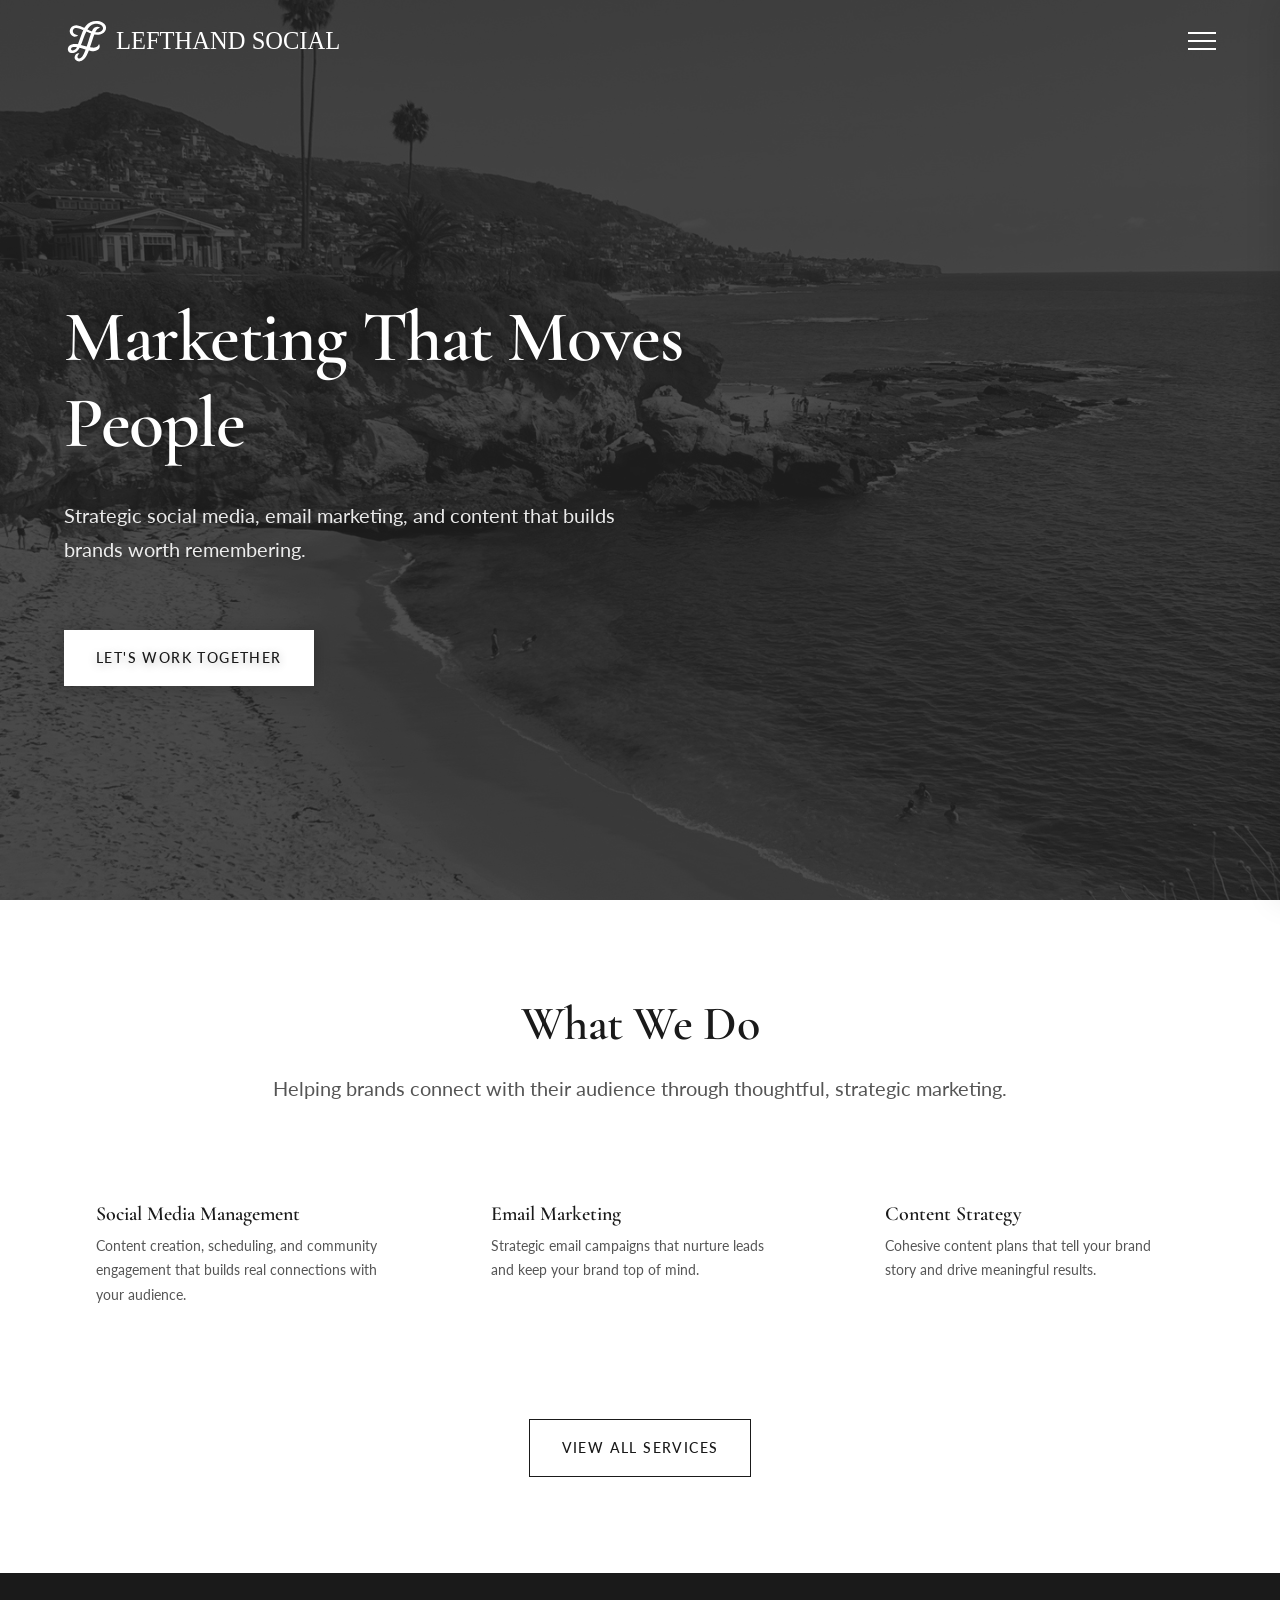
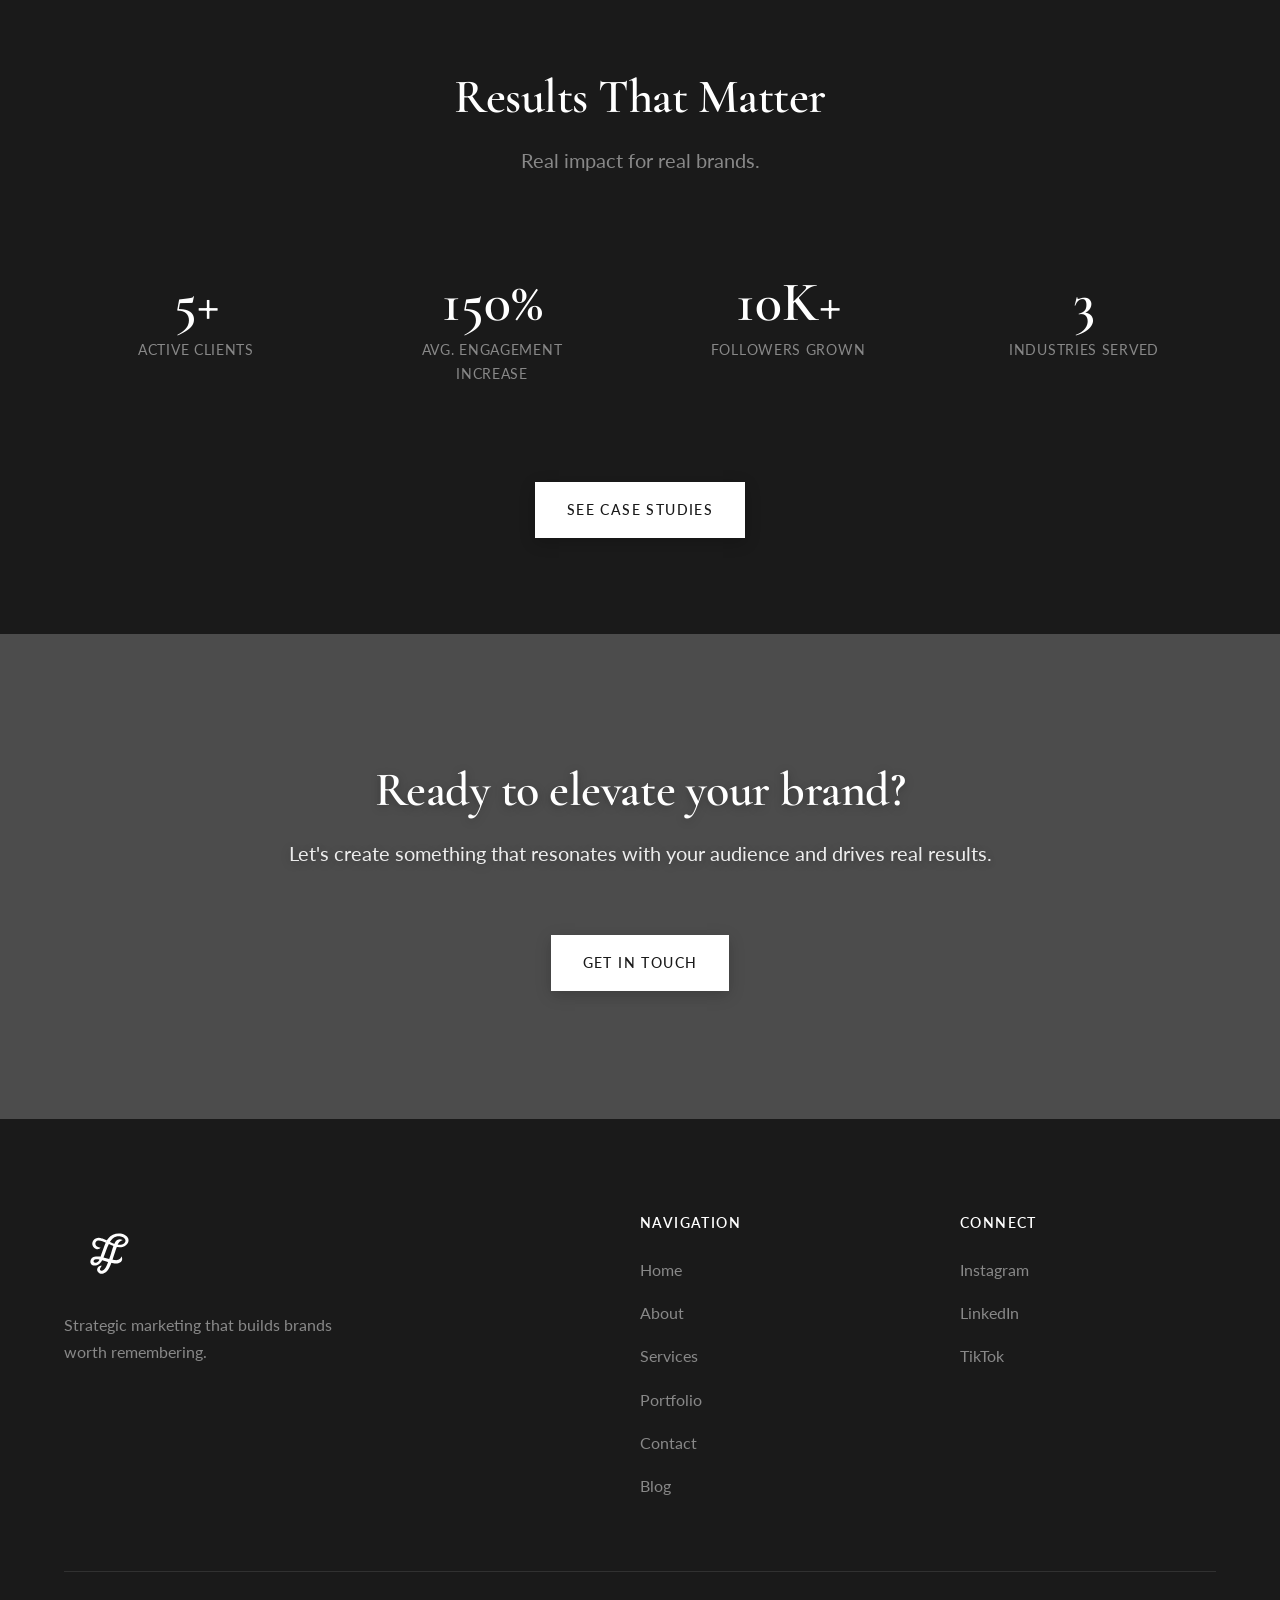
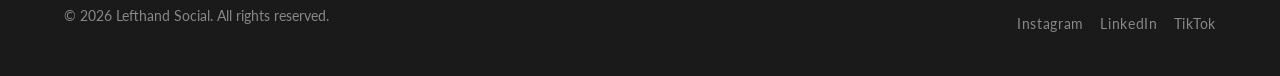
==== index.html @ 49e77d02 "Update portfolio with new clients, switch to team voice, and add hero images - Add Real Estate Devel" ====
<!DOCTYPE html>
<html lang="en">
<head>
  <meta charset="UTF-8">
  <meta name="viewport" content="width=device-width, initial-scale=1.0">
  <meta name="description" content="Lefthand Social - Strategic social media, email marketing, and content that builds brands worth remembering.">
  <title>Lefthand Social | Marketing That Moves People</title>

  <!-- Favicon -->
  <link rel="icon" type="image/png" sizes="32x32" href="images/favicon.png">
  <link rel="icon" type="image/svg+xml" href="images/favicon.svg">
  <link rel="apple-touch-icon" href="images/favicon.png">

  <!-- Fonts -->
  <link rel="preconnect" href="https://fonts.googleapis.com">
  <link rel="preconnect" href="https://fonts.gstatic.com" crossorigin>
  <link href="https://fonts.googleapis.com/css2?family=Cormorant+Garamond:wght@400;500;600;700&family=Lato:wght@300;400;700&display=swap" rel="stylesheet">

  <!-- Font Awesome -->
  <link rel="stylesheet" href="https://cdnjs.cloudflare.com/ajax/libs/font-awesome/6.5.1/css/all.min.css">

  <!-- Styles -->
  <link rel="stylesheet" href="css/styles.css">
</head>
<body>
  <!-- Navigation -->
  <nav class="nav">
    <div class="container nav-container">
      <a href="index.html" class="nav-logo"><img src="images/Lefthand Horiztonal Logo.svg" alt="Lefthand Social"></a>
      <div class="nav-toggle">
        <span></span>
        <span></span>
        <span></span>
      </div>
      <ul class="nav-links">
        <li><a href="index.html" class="nav-link active">Home</a></li>
        <li><a href="about.html" class="nav-link">About</a></li>
        <li><a href="services.html" class="nav-link">Services</a></li>
        <li><a href="portfolio.html" class="nav-link">Portfolio</a></li>
        <li><a href="contact.html" class="nav-link">Contact</a></li>
        <li><a href="blog.html" class="nav-link">Blog</a></li>
      </ul>
    </div>
  </nav>

  <!-- Hero Section -->
  <section class="hero hero-video">
    <img class="hero-image-bg" src="images/Hero Background.jpg" alt="">
    <div class="hero-overlay"></div>
    <div class="container">
      <div class="hero-content fade-in">
        <h1>Marketing That Moves People</h1>
        <p class="hero-description">Strategic social media, email marketing, and content that builds brands worth remembering.</p>
        <a href="contact.html" class="btn btn-light">Let's Work Together</a>
      </div>
    </div>
  </section>

  <!-- Services Preview -->
  <section class="section">
    <div class="container">
      <div class="text-center mb-lg fade-in">
        <h2>What We Do</h2>
        <p class="text-large">Helping brands connect with their audience through thoughtful, strategic marketing.</p>
      </div>

      <div class="grid grid-3 fade-in">
        <div class="card">
          <h3>Social Media Management</h3>
          <p>Content creation, scheduling, and community engagement that builds real connections with your audience.</p>
        </div>
        <div class="card">
          <h3>Email Marketing</h3>
          <p>Strategic email campaigns that nurture leads and keep your brand top of mind.</p>
        </div>
        <div class="card">
          <h3>Content Strategy</h3>
          <p>Cohesive content plans that tell your brand story and drive meaningful results.</p>
        </div>
      </div>

      <div class="text-center mt-lg fade-in">
        <a href="services.html" class="btn btn-outline">View All Services</a>
      </div>
    </div>
  </section>

  <!-- Results Section -->
  <section class="section section-dark">
    <div class="container">
      <div class="text-center mb-lg fade-in">
        <h2>Results That Matter</h2>
        <p class="text-large">Real impact for real brands.</p>
      </div>

      <div class="stats-grid fade-in">
        <div class="stat-item">
          <div class="stat-number">5+</div>
          <div class="stat-label">Active Clients</div>
        </div>
        <div class="stat-item">
          <div class="stat-number">150%</div>
          <div class="stat-label">Avg. Engagement Increase</div>
        </div>
        <div class="stat-item">
          <div class="stat-number">10K+</div>
          <div class="stat-label">Followers Grown</div>
        </div>
        <div class="stat-item">
          <div class="stat-number">3</div>
          <div class="stat-label">Industries Served</div>
        </div>
      </div>

      <div class="text-center mt-lg fade-in">
        <a href="portfolio.html" class="btn btn-light">See Case Studies</a>
      </div>
    </div>
  </section>

  <!-- CTA Section -->
  <section class="section-large cta-video">
    <div class="cta-overlay"></div>
    <div class="container text-center fade-in">
      <h2>Ready to elevate your brand?</h2>
      <p class="text-large mb-lg">Let's create something that resonates with your audience and drives real results.</p>
      <a href="contact.html" class="btn btn-light">Get in Touch</a>
    </div>
  </section>

  <!-- Footer -->
  <footer class="footer">
    <div class="container">
      <div class="footer-grid">
        <div>
          <div class="footer-logo"><img src="images/logo-white.svg" alt="Lefthand Social"></div>
          <p class="footer-description">Strategic marketing that builds brands worth remembering.</p>
        </div>
        <div>
          <h4>Navigation</h4>
          <ul class="footer-links">
            <li><a href="index.html">Home</a></li>
            <li><a href="about.html">About</a></li>
            <li><a href="services.html">Services</a></li>
            <li><a href="portfolio.html">Portfolio</a></li>
            <li><a href="contact.html">Contact</a></li>
            <li><a href="blog.html">Blog</a></li>
          </ul>
        </div>
        <div>
          <h4>Connect</h4>
          <ul class="footer-links">
            <li><a href="https://instagram.com/lefthandsocial" target="_blank">Instagram</a></li>
            <li><a href="https://linkedin.com" target="_blank">LinkedIn</a></li>
            <li><a href="https://tiktok.com" target="_blank">TikTok</a></li>
          </ul>
        </div>
      </div>
      <div class="footer-bottom">
        <p class="footer-copyright">&copy; 2026 Lefthand Social. All rights reserved.</p>
        <div class="footer-social">
          <a href="https://instagram.com/lefthandsocial" target="_blank">Instagram</a>
          <a href="https://linkedin.com" target="_blank">LinkedIn</a>
          <a href="https://tiktok.com" target="_blank">TikTok</a>
        </div>
      </div>
    </div>
  </footer>

  <!-- Case Study Modal -->
  <div class="case-modal" id="case-modal">
    <div class="case-modal-content">
      <button class="case-modal-close">&times;</button>
      <div class="case-modal-header">
        <img class="case-modal-image" id="case-modal-image" src="" alt="">
        <div class="case-modal-title">
          <span class="case-modal-label">Case Study</span>
          <h2 id="case-modal-name"></h2>
          <p id="case-modal-industry"></p>
        </div>
      </div>
      <div class="case-modal-body">
        <div class="case-modal-story">
          <h3>The Challenge</h3>
          <p id="case-modal-challenge"></p>
          <h3>The Approach</h3>
          <p id="case-modal-approach"></p>
          <h3>The Impact</h3>
          <p id="case-modal-impact"></p>
        </div>
        <div class="case-modal-metrics">
          <h3>Month One Results</h3>
          <div class="case-metrics-grid" id="case-modal-metrics"></div>
        </div>
        <div class="case-modal-services">
          <h3>Services Provided</h3>
          <div class="case-services-list" id="case-modal-services"></div>
        </div>
      </div>
    </div>
  </div>

  <script src="js/main.js"></script>
  <script src="js/case-studies.js"></script>
</body>
</html>
---- css/styles.css ----
/* =================================
   LEFTHAND SOCIAL - STYLES
   ================================= */

/* --- CSS Variables --- */
:root {
  /* Colors - Clean black & white with accent */
  --color-dark: #1a1a1a;
  --color-dark-light: #2d2d2d;
  --color-cream: #ffffff;
  --color-cream-dark: #f5f5f5;
  --color-white: #ffffff;
  --color-gray: #555555;
  --color-gray-light: #888888;
  --color-accent: #89a250;
  --color-accent-secondary: #9d1b59;

  /* Typography */
  --font-heading: 'Cormorant Garamond', Georgia, serif;
  --font-body: 'Lato', -apple-system, BlinkMacSystemFont, sans-serif;

  /* Spacing */
  --spacing-xs: 0.5rem;
  --spacing-sm: 1rem;
  --spacing-md: 2rem;
  --spacing-lg: 4rem;
  --spacing-xl: 6rem;
  --spacing-xxl: 8rem;

  /* Transitions */
  --transition-fast: 0.2s ease;
  --transition-medium: 0.4s ease;
  --transition-slow: 0.6s ease;

  /* Container */
  --container-max: 1200px;
  --container-padding: 1.5rem;
}

/* --- Reset & Base --- */
*, *::before, *::after {
  box-sizing: border-box;
  margin: 0;
  padding: 0;
}

html {
  scroll-behavior: smooth;
  font-size: 16px;
  overflow-x: hidden;
}

body {
  font-family: var(--font-body);
  font-size: 1rem;
  line-height: 1.7;
  color: var(--color-dark);
  background-color: transparent;
  -webkit-font-smoothing: antialiased;
  -moz-osx-font-smoothing: grayscale;
  overflow-x: hidden;
}

img {
  max-width: 100%;
  height: auto;
  display: block;
}

a {
  color: inherit;
  text-decoration: none;
  transition: var(--transition-fast);
}

ul, ol {
  list-style: none;
}

/* --- Typography --- */
h1, h2, h3, h4, h5, h6 {
  font-family: var(--font-heading);
  font-weight: 400;
  line-height: 1.2;
  margin-bottom: var(--spacing-sm);
}

h1 {
  font-size: clamp(2.5rem, 6vw, 4.5rem);
  font-weight: 600;
  letter-spacing: -0.02em;
}

h2 {
  font-size: clamp(2rem, 4vw, 3rem);
  font-weight: 600;
  letter-spacing: -0.01em;
}

h3 {
  font-size: clamp(1.5rem, 3vw, 2rem);
  font-weight: 600;
}

h4 {
  font-size: 1.25rem;
  font-weight: 600;
}

p {
  margin-bottom: var(--spacing-sm);
  color: var(--color-gray);
}

.text-large {
  font-size: 1.25rem;
  line-height: 1.8;
}

.text-small {
  font-size: 0.875rem;
}

.text-center {
  text-align: center;
}

/* --- Layout --- */
.container {
  width: 100%;
  max-width: var(--container-max);
  margin: 0 auto;
  padding: 0 var(--container-padding);
}

.section {
  padding: var(--spacing-xl) 0;
  background-color: var(--color-white);
  position: relative;
  z-index: 1;
}

.section-large {
  padding: var(--spacing-xxl) 0;
  position: relative;
  z-index: 1;
}

/* --- Transparent Section (over video) --- */
.section-transparent {
  background-color: transparent;
  z-index: 0;
}

.section-transparent h2,
.section-transparent h3 {
  color: var(--color-cream);
  text-shadow: 0 2px 10px rgba(0, 0, 0, 0.3);
}

.section-transparent p {
  color: rgba(255, 255, 255, 0.9);
  text-shadow: 0 2px 10px rgba(0, 0, 0, 0.3);
}

.section-transparent .about-image img {
  box-shadow: 0 10px 40px rgba(0, 0, 0, 0.4);
}

/* --- Dark Section --- */
.section-dark {
  background-color: var(--color-dark);
  color: var(--color-cream);
  position: relative;
  z-index: 1;
}

.section-dark p {
  color: var(--color-gray-light);
}

.section-dark h1,
.section-dark h2,
.section-dark h3 {
  color: var(--color-cream);
}

/* --- Navigation --- */
.nav {
  position: fixed;
  top: 0;
  left: 0;
  right: 0;
  z-index: 1000;
  padding: var(--spacing-sm) 0;
  transition: var(--transition-medium);
}

.nav.scrolled {
  background-color: var(--color-cream);
  box-shadow: 0 2px 20px rgba(0, 0, 0, 0.1);
}

.nav.scrolled .nav-logo img {
  filter: none;
}

.nav.scrolled .nav-toggle span {
  background-color: var(--color-dark);
}

.nav-container {
  display: flex;
  justify-content: space-between;
  align-items: center;
}

.nav-logo {
  display: flex;
  align-items: center;
}

.nav-logo img {
  height: 50px;
  width: auto;
  filter: brightness(0) invert(1);
}

.nav-right {
  display: flex;
  align-items: center;
  justify-content: flex-end;
  gap: var(--spacing-sm);
}

.nav-social {
  display: flex;
  gap: var(--spacing-sm);
}

.nav-social a {
  font-size: 1.2rem;
  color: var(--color-dark);
}

.nav-social a:hover {
  opacity: 0.6;
}

.nav-links {
  position: fixed;
  top: 0;
  right: -50%;
  width: 50%;
  height: 100vh;
  background-color: var(--color-cream);
  display: flex;
  flex-direction: column;
  justify-content: center;
  align-items: center;
  gap: var(--spacing-lg);
  transition: var(--transition-medium);
  z-index: 999;
  box-shadow: -5px 0 30px rgba(0, 0, 0, 0.1);
}

.nav-links.active {
  right: 0;
}

.nav-link {
  font-size: 2rem;
  font-family: var(--font-heading);
  font-weight: 500;
  letter-spacing: 0.02em;
  position: relative;
}

.nav-link::after {
  content: '';
  position: absolute;
  bottom: -4px;
  left: 0;
  width: 0;
  height: 1px;
  background-color: var(--color-dark);
  transition: var(--transition-fast);
}

.nav-link:hover::after,
.nav-link.active::after {
  width: 100%;
}

/* Menu Toggle */
.nav-toggle {
  display: flex;
  flex-direction: column;
  gap: 6px;
  cursor: pointer;
  padding: 10px;
  margin-right: -10px;
  z-index: 1001;
  position: relative;
}

.nav-toggle span {
  width: 28px;
  height: 2px;
  background-color: var(--color-white);
  transition: var(--transition-fast);
}

.nav-toggle.active span:nth-child(1) {
  transform: rotate(45deg) translate(6px, 6px);
}

.nav-toggle.active span:nth-child(2) {
  opacity: 0;
}

.nav-toggle.active span:nth-child(3) {
  transform: rotate(-45deg) translate(6px, -6px);
}

/* --- Hero Section --- */
.hero {
  min-height: 100vh;
  display: flex;
  align-items: center;
  padding-top: 80px;
}

.hero-content {
  max-width: 800px;
}

.hero-tagline {
  font-size: 0.875rem;
  letter-spacing: 0.2em;
  text-transform: uppercase;
  color: var(--color-gray);
  margin-bottom: var(--spacing-md);
}

.hero h1 {
  margin-bottom: var(--spacing-md);
}

.hero-description {
  font-size: 1.25rem;
  max-width: 600px;
  margin-bottom: var(--spacing-lg);
}

/* Hero Video Background (Fixed/Anchored) */
.hero-video {
  position: relative;
  overflow: visible;
}

.hero-video-bg {
  position: fixed;
  top: 0;
  left: 0;
  width: 100%;
  height: 100%;
  z-index: -2;
  object-fit: cover;
  filter: grayscale(100%) contrast(2);
}

.hero-image-bg {
  position: fixed;
  top: 0;
  left: 0;
  width: 100%;
  height: 100%;
  z-index: -2;
  object-fit: cover;
  filter: grayscale(100%) contrast(0.76) brightness(1.19);
}

.hero-overlay {
  position: fixed;
  top: 0;
  left: 0;
  width: 100%;
  height: 100%;
  background-color: rgba(26, 26, 26, 0.78);
  z-index: -1;
}

.hero-video .hero-content {
  color: var(--color-cream);
  text-shadow: 0 2px 10px rgba(0, 0, 0, 0.3);
}

.hero-video h1 {
  color: var(--color-cream);
}

.hero-video .hero-description {
  color: rgba(255, 255, 255, 0.9);
}

.hero-video .hero-tagline {
  color: rgba(255, 255, 255, 0.8);
}

/* CTA Section (shows fixed video behind) */
.cta-video {
  position: relative;
  background: transparent;
}

.cta-overlay {
  position: absolute;
  inset: 0;
  background-color: rgba(26, 26, 26, 0.78);
  z-index: 0;
}

.cta-video .container {
  position: relative;
  z-index: 1;
}

.cta-video h2,
.cta-video h3,
.cta-video h4,
.cta-video p {
  color: var(--color-cream);
  text-shadow: 0 2px 10px rgba(0, 0, 0, 0.3);
}

.cta-video .text-large {
  color: rgba(255, 255, 255, 0.9);
}

.cta-video .grid p {
  color: rgba(255, 255, 255, 0.8);
}

/* --- Buttons --- */
.btn {
  display: inline-block;
  padding: 1rem 2rem;
  font-size: 0.875rem;
  font-weight: 500;
  letter-spacing: 0.1em;
  text-transform: uppercase;
  border: none;
  cursor: pointer;
  transition: var(--transition-fast);
}

.btn-primary {
  background-color: var(--color-dark);
  color: var(--color-white);
}

.btn-primary:hover {
  background-color: var(--color-dark-light);
  transform: translateY(-2px);
}

.btn-outline {
  background-color: transparent;
  color: var(--color-dark);
  border: 1px solid var(--color-dark);
}

.btn-outline:hover {
  background-color: var(--color-dark);
  color: var(--color-white);
}

.btn-light {
  background-color: var(--color-cream);
  color: var(--color-dark);
  box-shadow: 0 4px 15px rgba(0, 0, 0, 0.2);
}

.btn-light:hover {
  background-color: var(--color-white);
  transform: translateY(-2px);
}

/* --- Grid --- */
.grid {
  display: grid;
  gap: var(--spacing-md);
}

.grid-2 {
  grid-template-columns: repeat(2, 1fr);
}

.grid-3 {
  grid-template-columns: repeat(3, 1fr);
}

.grid-4 {
  grid-template-columns: repeat(4, 1fr);
}

/* --- Cards --- */
.card {
  background-color: var(--color-white);
  padding: var(--spacing-md);
  transition: var(--transition-medium);
}

.card:hover {
  transform: translateY(-5px);
  box-shadow: 0 20px 40px rgba(0, 0, 0, 0.08);
}

.card-image {
  width: 100%;
  height: 250px;
  background-color: var(--color-cream-dark);
  margin-bottom: var(--spacing-sm);
  overflow: hidden;
}

.card-image img {
  width: 100%;
  height: 100%;
  object-fit: cover;
  transition: var(--transition-medium);
}

.card:hover .card-image img {
  transform: scale(1.05);
}

.card h3 {
  font-size: 1.25rem;
  margin-bottom: var(--spacing-xs);
}

.card p {
  font-size: 0.9rem;
}

/* --- Services --- */
.service-item {
  padding: var(--spacing-lg) 0;
  border-bottom: 1px solid rgba(0, 0, 0, 0.1);
}

.service-item:last-child {
  border-bottom: none;
}

.service-number {
  font-family: var(--font-heading);
  font-size: 0.875rem;
  color: var(--color-gray-light);
  margin-bottom: var(--spacing-sm);
}

.service-item h3 {
  margin-bottom: var(--spacing-sm);
}

/* --- Service Cards Grid --- */
.services-grid {
  display: grid;
  grid-template-columns: repeat(3, 1fr);
  gap: var(--spacing-md);
}

.service-card {
  background-color: var(--color-cream-dark);
  padding: var(--spacing-lg);
  text-align: center;
  transition: var(--transition-medium);
}

.service-card:hover {
  transform: translateY(-5px);
  box-shadow: 0 20px 40px rgba(0, 0, 0, 0.1);
}

.service-icon {
  font-size: 2.5rem;
  color: var(--color-dark);
  margin-bottom: var(--spacing-md);
}

.service-card h3 {
  margin-bottom: var(--spacing-sm);
}

.service-card p {
  font-size: 0.95rem;
  margin-bottom: 0;
}

@media (max-width: 992px) {
  .services-grid {
    grid-template-columns: repeat(2, 1fr);
  }
}

@media (max-width: 768px) {
  .services-grid {
    grid-template-columns: 1fr;
  }
}

/* --- About Section --- */
.about-grid {
  display: grid;
  grid-template-columns: 1fr 1fr;
  gap: var(--spacing-xl);
  align-items: center;
}

.about-image {
  width: 100%;
  height: 500px;
  background-color: var(--color-cream-dark);
}

.about-image img {
  width: 100%;
  height: 100%;
  object-fit: cover;
}

/* --- Portfolio Grid --- */
.portfolio-grid {
  display: grid;
  grid-template-columns: repeat(2, 1fr);
  gap: var(--spacing-md);
}

.portfolio-item {
  position: relative;
  overflow: hidden;
  background-color: var(--color-cream-dark);
  aspect-ratio: 4/3;
  cursor: pointer;
}

.portfolio-item img {
  width: 100%;
  height: 100%;
  object-fit: cover;
  transition: var(--transition-medium);
}

.portfolio-overlay {
  position: absolute;
  inset: 0;
  background-color: rgba(26, 26, 26, 0.9);
  display: flex;
  flex-direction: column;
  justify-content: center;
  align-items: center;
  opacity: 0;
  transition: var(--transition-medium);
  padding: var(--spacing-md);
  text-align: center;
}

.portfolio-item:hover .portfolio-overlay {
  opacity: 1;
}

.portfolio-item:hover img {
  transform: scale(1.05);
}

.portfolio-overlay h3 {
  color: var(--color-cream);
  margin-bottom: var(--spacing-xs);
}

.portfolio-overlay p {
  color: var(--color-gray-light);
  font-size: 0.9rem;
}

/* --- Contact Form --- */
.contact-grid {
  display: grid;
  grid-template-columns: 1fr 1fr;
  gap: var(--spacing-xl);
}

.form-group {
  margin-bottom: var(--spacing-md);
}

.form-label {
  display: block;
  font-size: 0.875rem;
  letter-spacing: 0.05em;
  text-transform: uppercase;
  margin-bottom: var(--spacing-xs);
  color: var(--color-dark);
}

.form-input,
.form-textarea {
  width: 100%;
  padding: 1rem;
  font-family: var(--font-body);
  font-size: 1rem;
  border: 1px solid rgba(0, 0, 0, 0.1);
  background-color: var(--color-white);
  transition: var(--transition-fast);
}

.form-input:focus,
.form-textarea:focus {
  outline: none;
  border-color: var(--color-dark);
}

.form-textarea {
  min-height: 150px;
  resize: vertical;
}

/* --- Footer --- */
.footer {
  background-color: var(--color-dark);
  color: var(--color-cream);
  padding: var(--spacing-xl) 0 var(--spacing-md);
  position: relative;
  z-index: 1;
}

.footer-grid {
  display: grid;
  grid-template-columns: 2fr 1fr 1fr;
  gap: var(--spacing-lg);
  margin-bottom: var(--spacing-lg);
}

.footer-logo {
  margin-bottom: var(--spacing-sm);
}

.footer-logo img {
  height: 80px;
  width: auto;
}

.footer-description {
  color: var(--color-gray-light);
  max-width: 300px;
}

.footer h4 {
  font-family: var(--font-body);
  font-size: 0.875rem;
  letter-spacing: 0.1em;
  text-transform: uppercase;
  margin-bottom: var(--spacing-sm);
  color: var(--color-cream);
}

.footer-links a {
  display: block;
  color: var(--color-gray-light);
  padding: var(--spacing-xs) 0;
}

.footer-links a:hover {
  color: var(--color-cream);
}

.footer-bottom {
  padding-top: var(--spacing-md);
  border-top: 1px solid rgba(255, 255, 255, 0.1);
  display: flex;
  justify-content: space-between;
  align-items: center;
}

.footer-copyright {
  font-size: 0.875rem;
  color: var(--color-gray-light);
}

.footer-social {
  display: flex;
  gap: var(--spacing-sm);
}

.footer-social a {
  color: var(--color-gray-light);
  font-size: 0.875rem;
  letter-spacing: 0.05em;
}

.footer-social a:hover {
  color: var(--color-cream);
}

/* --- Animations --- */
.fade-in {
  opacity: 0;
  transform: translateY(20px);
  transition: opacity var(--transition-slow), transform var(--transition-slow);
}

.fade-in.visible {
  opacity: 1;
  transform: translateY(0);
}

/* --- Responsive --- */
@media (max-width: 992px) {
  .grid-3 {
    grid-template-columns: repeat(2, 1fr);
  }

  .grid-4 {
    grid-template-columns: repeat(2, 1fr);
  }

  .about-grid {
    grid-template-columns: 1fr;
    gap: var(--spacing-lg);
  }

  .about-image {
    height: 400px;
  }

  .contact-grid {
    grid-template-columns: 1fr;
  }

  .footer-grid {
    grid-template-columns: 1fr 1fr;
  }
}

@media (max-width: 768px) {
  :root {
    --container-padding: 1rem;
  }

  .section {
    padding: var(--spacing-lg) 0;
  }

  .section-large {
    padding: var(--spacing-xl) 0;
  }

  /* Mobile Navigation */
  .nav-logo img {
    height: 40px;
  }

  .nav-social {
    display: none;
  }

  .nav-link {
    font-size: 1.5rem;
  }

  .nav-toggle.active span:nth-child(1) {
    transform: rotate(45deg) translate(6px, 6px);
  }

  .nav-toggle.active span:nth-child(2) {
    opacity: 0;
  }

  .nav-toggle.active span:nth-child(3) {
    transform: rotate(-45deg) translate(6px, -6px);
  }

  .grid-2,
  .grid-3,
  .grid-4 {
    grid-template-columns: 1fr;
  }

  .portfolio-grid {
    grid-template-columns: 1fr;
  }

  .hero {
    min-height: auto;
    padding-top: 120px;
    padding-bottom: var(--spacing-xl);
  }

  .footer-grid {
    grid-template-columns: 1fr;
    gap: var(--spacing-md);
  }

  .footer-bottom {
    flex-direction: column;
    gap: var(--spacing-sm);
    text-align: center;
  }
}

/* --- Blog Styles --- */
.blog-tags {
  display: flex;
  flex-wrap: wrap;
  gap: 0.75rem;
  justify-content: center;
  margin-bottom: var(--spacing-md);
}

.blog-tag {
  padding: 0.5rem 1.25rem;
  background: transparent;
  border: 1px solid var(--color-dark);
  font-family: var(--font-body);
  font-size: 0.875rem;
  cursor: pointer;
  transition: var(--transition-fast);
}

.blog-tag:hover,
.blog-tag.active {
  background: var(--color-dark);
  color: var(--color-cream);
}

.blog-grid {
  display: grid;
  grid-template-columns: repeat(2, 1fr);
  gap: var(--spacing-md);
}

.blog-card {
  background: var(--color-white);
  overflow: hidden;
  transition: var(--transition-medium);
}

.blog-card:hover {
  transform: translateY(-5px);
  box-shadow: 0 20px 40px rgba(0, 0, 0, 0.1);
}

.blog-card-image {
  height: 220px;
  overflow: hidden;
}

.blog-card-image img {
  width: 100%;
  height: 100%;
  object-fit: cover;
  transition: var(--transition-medium);
  filter: grayscale(30%);
}

.blog-card:hover .blog-card-image img {
  transform: scale(1.05);
  filter: grayscale(0%);
}

.blog-card-content {
  padding: var(--spacing-md);
}

.blog-card-meta {
  display: flex;
  gap: var(--spacing-sm);
  margin-bottom: var(--spacing-sm);
  font-size: 0.8rem;
}

.blog-card-date {
  color: var(--color-gray-light);
}

.blog-card-tag {
  color: var(--color-dark);
  font-weight: 600;
  text-transform: uppercase;
  letter-spacing: 0.05em;
}

.blog-card h3 {
  font-size: 1.25rem;
  margin-bottom: var(--spacing-xs);
}

.blog-card p {
  font-size: 0.95rem;
  margin-bottom: var(--spacing-sm);
}

.blog-card-link {
  font-size: 0.875rem;
  font-weight: 600;
  text-transform: uppercase;
  letter-spacing: 0.05em;
  display: inline-flex;
  align-items: center;
  gap: 0.5rem;
}

.blog-card-link:hover {
  gap: 0.75rem;
}

.blog-card-cta {
  background: var(--color-cream-dark);
  min-height: 300px;
}

@media (max-width: 768px) {
  .blog-grid {
    grid-template-columns: 1fr;
  }

  .blog-tags {
    justify-content: flex-start;
  }
}

/* --- Blog Post Single --- */
.blog-post-container {
  max-width: 800px;
  margin: 0 auto;
}

.blog-post-image {
  margin: var(--spacing-lg) 0;
}

.blog-post-image img {
  width: 100%;
  height: auto;
}

.blog-post-image figcaption {
  font-size: 0.875rem;
  color: var(--color-gray-light);
  margin-top: var(--spacing-xs);
  font-style: italic;
}

.blog-post-content {
  font-size: 1.1rem;
  line-height: 1.9;
}

.blog-post-content h2 {
  margin-top: var(--spacing-xl);
  margin-bottom: var(--spacing-md);
}

.blog-post-content h3 {
  margin-top: var(--spacing-lg);
  margin-bottom: var(--spacing-sm);
  font-size: 1.5rem;
}

.blog-post-content p {
  margin-bottom: var(--spacing-md);
  color: var(--color-gray);
}

.blog-post-content a {
  color: var(--color-dark);
  text-decoration: underline;
  text-underline-offset: 3px;
}

.blog-post-content a:hover {
  color: var(--color-gray);
}

.blog-post-content ul,
.blog-post-content ol {
  margin: var(--spacing-md) 0;
  padding-left: var(--spacing-lg);
}

.blog-post-content li {
  margin-bottom: var(--spacing-sm);
  color: var(--color-gray);
}

.blog-post-content blockquote {
  margin: var(--spacing-lg) 0;
  padding: var(--spacing-md) var(--spacing-lg);
  border-left: 4px solid var(--color-dark);
  background: var(--color-cream-dark);
}

.blog-post-content blockquote p {
  font-size: 1.25rem;
  font-style: italic;
  margin-bottom: 0;
  color: var(--color-dark);
}

.blog-post-cta {
  margin: var(--spacing-xl) 0;
  padding: var(--spacing-lg);
  background: var(--color-dark);
  color: var(--color-cream);
  text-align: center;
}

.blog-post-cta h3 {
  color: var(--color-cream);
  margin-top: 0;
}

.blog-post-cta p {
  color: var(--color-gray-light);
  margin-bottom: var(--spacing-md);
}

.blog-post-author {
  display: flex;
  gap: var(--spacing-md);
  align-items: center;
  margin-top: var(--spacing-xl);
  padding-top: var(--spacing-lg);
  border-top: 1px solid rgba(0, 0, 0, 0.1);
}

.blog-post-author img {
  width: 80px;
  height: 80px;
  border-radius: 50%;
  object-fit: cover;
}

.blog-post-author h4 {
  margin-bottom: var(--spacing-xs);
}

.blog-post-author p {
  font-size: 0.95rem;
  margin-bottom: 0;
}

.blog-post-tags {
  margin-top: var(--spacing-lg);
  display: flex;
  flex-wrap: wrap;
  gap: 0.5rem;
  align-items: center;
}

.blog-post-tags span {
  font-weight: 600;
  margin-right: 0.5rem;
}

.blog-post-tags a {
  padding: 0.25rem 0.75rem;
  background: var(--color-cream-dark);
  font-size: 0.85rem;
  transition: var(--transition-fast);
}

.blog-post-tags a:hover {
  background: var(--color-dark);
  color: var(--color-cream);
}

@media (max-width: 768px) {
  .blog-post-author {
    flex-direction: column;
    text-align: center;
  }
}

/* --- Stats Grid --- */
.stats-grid {
  display: grid;
  grid-template-columns: repeat(4, 1fr);
  gap: var(--spacing-md);
  text-align: center;
}

.stat-item {
  padding: var(--spacing-md);
}

.stat-number {
  font-family: var(--font-heading);
  font-size: 3.5rem;
  font-weight: 600;
  color: var(--color-cream);
  line-height: 1;
  margin-bottom: var(--spacing-xs);
}

.stat-label {
  font-size: 0.875rem;
  letter-spacing: 0.05em;
  text-transform: uppercase;
  color: var(--color-gray-light);
}

@media (max-width: 768px) {
  .stats-grid {
    grid-template-columns: repeat(2, 1fr);
  }

  .stat-number {
    font-size: 2.5rem;
  }
}

/* --- Utility Classes --- */
.mb-0 { margin-bottom: 0; }
.mb-sm { margin-bottom: var(--spacing-sm); }
.mb-md { margin-bottom: var(--spacing-md); }
.mb-lg { margin-bottom: var(--spacing-lg); }

.mt-0 { margin-top: 0; }
.mt-sm { margin-top: var(--spacing-sm); }
.mt-md { margin-top: var(--spacing-md); }
.mt-lg { margin-top: var(--spacing-lg); }

/* Black & White Images */
.grayscale {
  filter: grayscale(100%);
}

/* --- Portfolio Enhancements --- */
.portfolio-cta {
  margin-top: var(--spacing-sm);
  font-size: 0.75rem;
  letter-spacing: 0.15em;
  text-transform: uppercase;
  padding: 0.5rem 1rem;
  border: 1px solid var(--color-cream);
  opacity: 0.8;
  transition: var(--transition-fast);
}

.portfolio-item:hover .portfolio-cta {
  opacity: 1;
  background-color: var(--color-cream);
  color: var(--color-dark);
}

.portfolio-item-cta {
  background-color: var(--color-dark);
  display: flex;
  align-items: center;
  justify-content: center;
}

/* --- Case Study Modal --- */
.case-modal {
  position: fixed;
  inset: 0;
  z-index: 10000;
  background-color: rgba(0, 0, 0, 0.9);
  display: flex;
  align-items: center;
  justify-content: center;
  padding: var(--spacing-md);
  opacity: 0;
  visibility: hidden;
  transition: var(--transition-medium);
  overflow-y: auto;
}

.case-modal.active {
  opacity: 1;
  visibility: visible;
}

.case-modal-content {
  background-color: var(--color-cream);
  max-width: 900px;
  width: 100%;
  max-height: 90vh;
  overflow-y: auto;
  position: relative;
  transform: translateY(20px);
  transition: var(--transition-medium);
}

.case-modal.active .case-modal-content {
  transform: translateY(0);
}

.case-modal-close {
  position: absolute;
  top: var(--spacing-sm);
  right: var(--spacing-sm);
  background: var(--color-dark);
  color: var(--color-cream);
  border: none;
  width: 40px;
  height: 40px;
  font-size: 1.5rem;
  cursor: pointer;
  z-index: 10;
  display: flex;
  align-items: center;
  justify-content: center;
  transition: var(--transition-fast);
}

.case-modal-close:hover {
  background: var(--color-dark-light);
}

.case-modal-header {
  position: relative;
  height: 300px;
  overflow: hidden;
}

.case-modal-image {
  width: 100%;
  height: 100%;
  object-fit: cover;
  filter: grayscale(30%);
}

.case-modal-title {
  position: absolute;
  bottom: 0;
  left: 0;
  right: 0;
  padding: var(--spacing-lg);
  background: linear-gradient(transparent, rgba(26, 26, 26, 0.95));
  color: var(--color-cream);
}

.case-modal-label {
  font-size: 0.75rem;
  letter-spacing: 0.15em;
  text-transform: uppercase;
  opacity: 0.7;
}

.case-modal-title h2 {
  color: var(--color-cream);
  margin-bottom: 0.25rem;
}

.case-modal-title p {
  color: rgba(255, 255, 255, 0.7);
  margin-bottom: 0;
}

.case-modal-body {
  padding: var(--spacing-lg);
}

.case-modal-story h3 {
  font-size: 1.1rem;
  margin-top: var(--spacing-md);
  margin-bottom: var(--spacing-xs);
  color: var(--color-dark);
}

.case-modal-story h3:first-child {
  margin-top: 0;
}

.case-modal-story p {
  line-height: 1.8;
}

.case-modal-metrics {
  margin-top: var(--spacing-lg);
  padding-top: var(--spacing-lg);
  border-top: 1px solid rgba(0, 0, 0, 0.1);
}

.case-modal-metrics h3 {
  text-align: center;
  margin-bottom: var(--spacing-md);
}

.case-metrics-grid {
  display: grid;
  grid-template-columns: repeat(3, 1fr);
  gap: var(--spacing-sm);
}

.case-metric {
  text-align: center;
  padding: var(--spacing-sm);
  background: var(--color-dark);
  color: var(--color-cream);
}

.case-metric-value {
  font-family: var(--font-heading);
  font-size: 1.75rem;
  font-weight: 600;
  line-height: 1.2;
}

.case-metric-label {
  font-size: 0.75rem;
  letter-spacing: 0.05em;
  text-transform: uppercase;
  opacity: 0.7;
  margin-top: 0.25rem;
}

.case-modal-services {
  margin-top: var(--spacing-lg);
  padding-top: var(--spacing-lg);
  border-top: 1px solid rgba(0, 0, 0, 0.1);
}

.case-modal-services h3 {
  margin-bottom: var(--spacing-sm);
}

.case-services-list {
  display: flex;
  flex-wrap: wrap;
  gap: 0.5rem;
}

.case-service-tag {
  padding: 0.4rem 0.8rem;
  background: var(--color-cream-dark);
  font-size: 0.8rem;
  letter-spacing: 0.02em;
}

@media (max-width: 768px) {
  .case-modal-header {
    height: 200px;
  }

  .case-modal-body {
    padding: var(--spacing-md);
  }

  .case-metrics-grid {
    grid-template-columns: repeat(2, 1fr);
  }

  .case-metric-value {
    font-size: 1.4rem;
  }
}
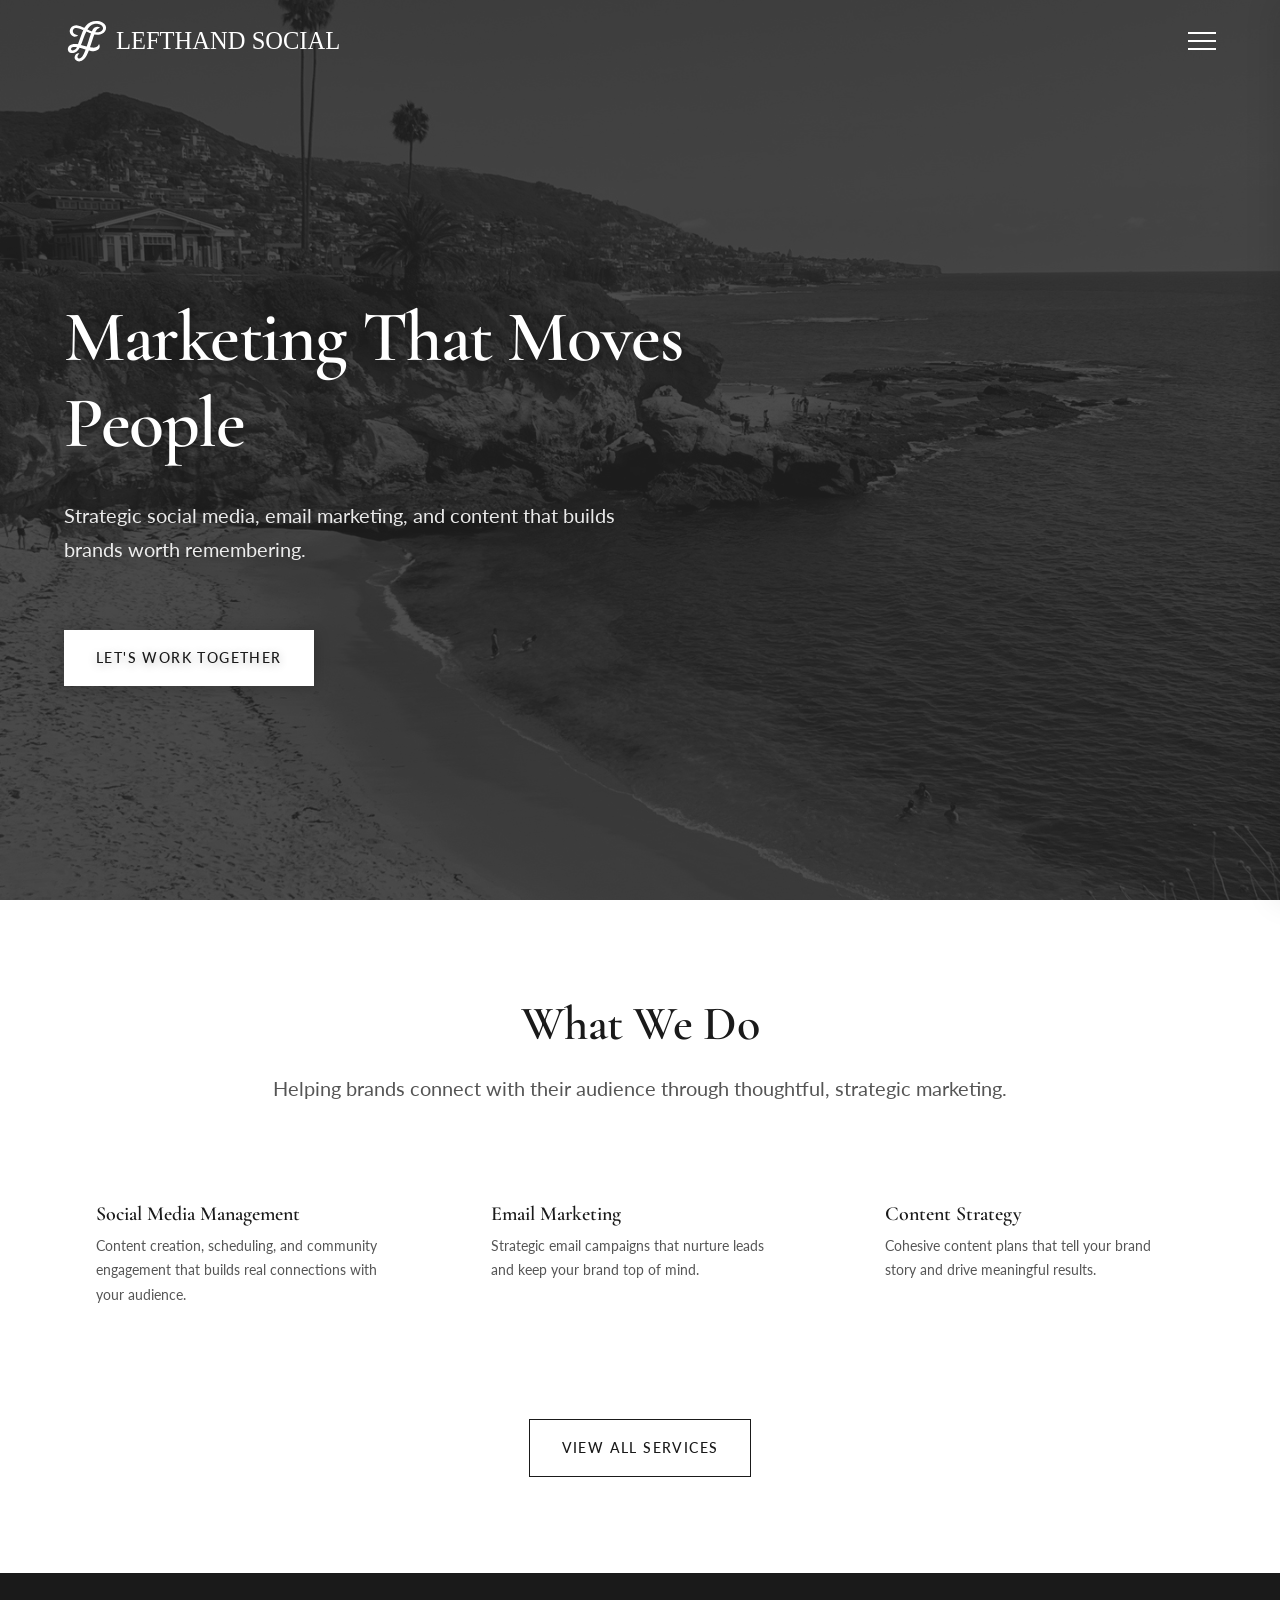
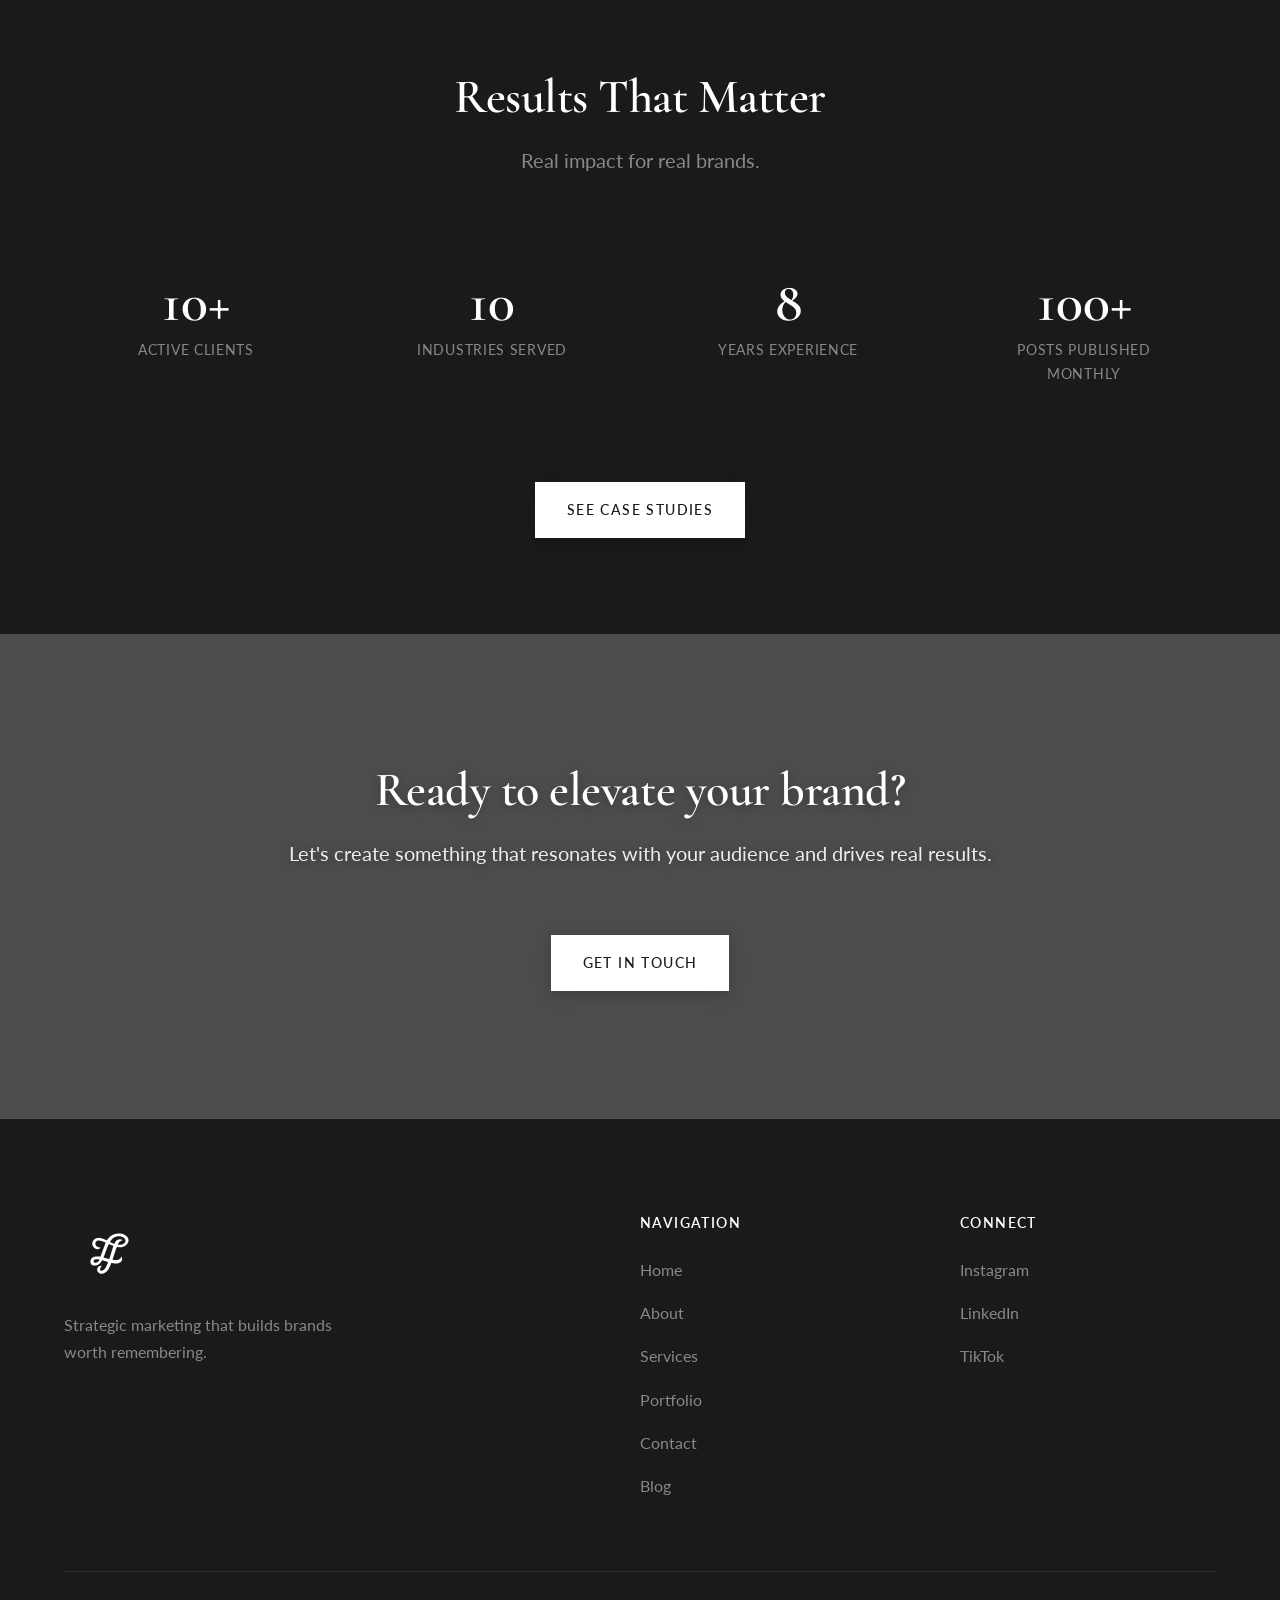
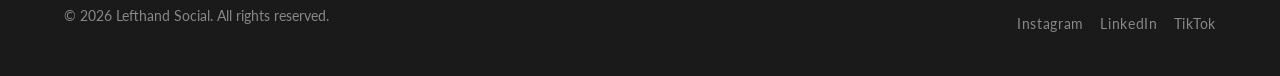
==== commit 4ba1236f: "Update site imagery, blog layout, and home page stats - Add 6 new soft, natural-light workspace/cont" ====
--- a/index.html
+++ b/index.html
@@ -95,20 +95,20 @@
 
       <div class="stats-grid fade-in">
         <div class="stat-item">
-          <div class="stat-number">5+</div>
+          <div class="stat-number">10+</div>
           <div class="stat-label">Active Clients</div>
         </div>
         <div class="stat-item">
-          <div class="stat-number">150%</div>
-          <div class="stat-label">Avg. Engagement Increase</div>
-        </div>
-        <div class="stat-item">
-          <div class="stat-number">10K+</div>
-          <div class="stat-label">Followers Grown</div>
-        </div>
-        <div class="stat-item">
-          <div class="stat-number">3</div>
+          <div class="stat-number">10</div>
           <div class="stat-label">Industries Served</div>
+        </div>
+        <div class="stat-item">
+          <div class="stat-number">8</div>
+          <div class="stat-label">Years Experience</div>
+        </div>
+        <div class="stat-item">
+          <div class="stat-number">100+</div>
+          <div class="stat-label">Posts Published Monthly</div>
         </div>
       </div>
 
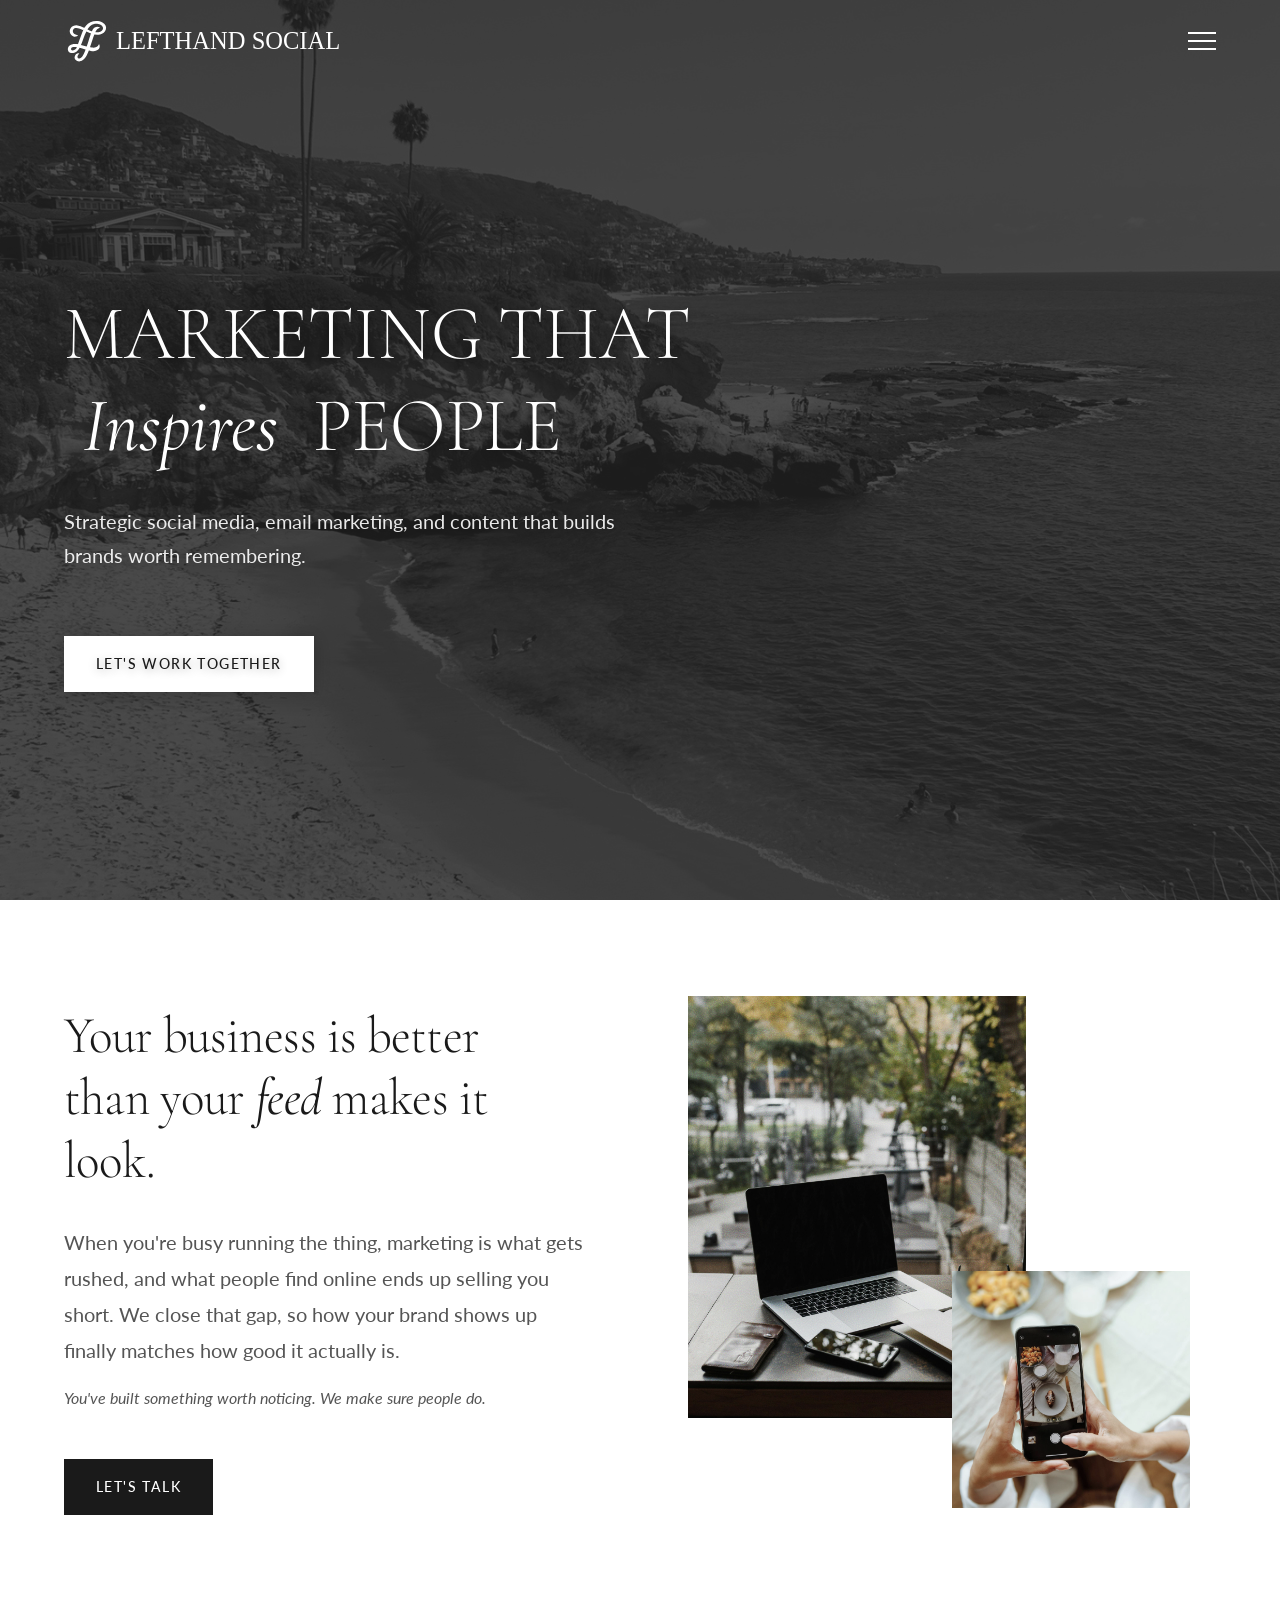
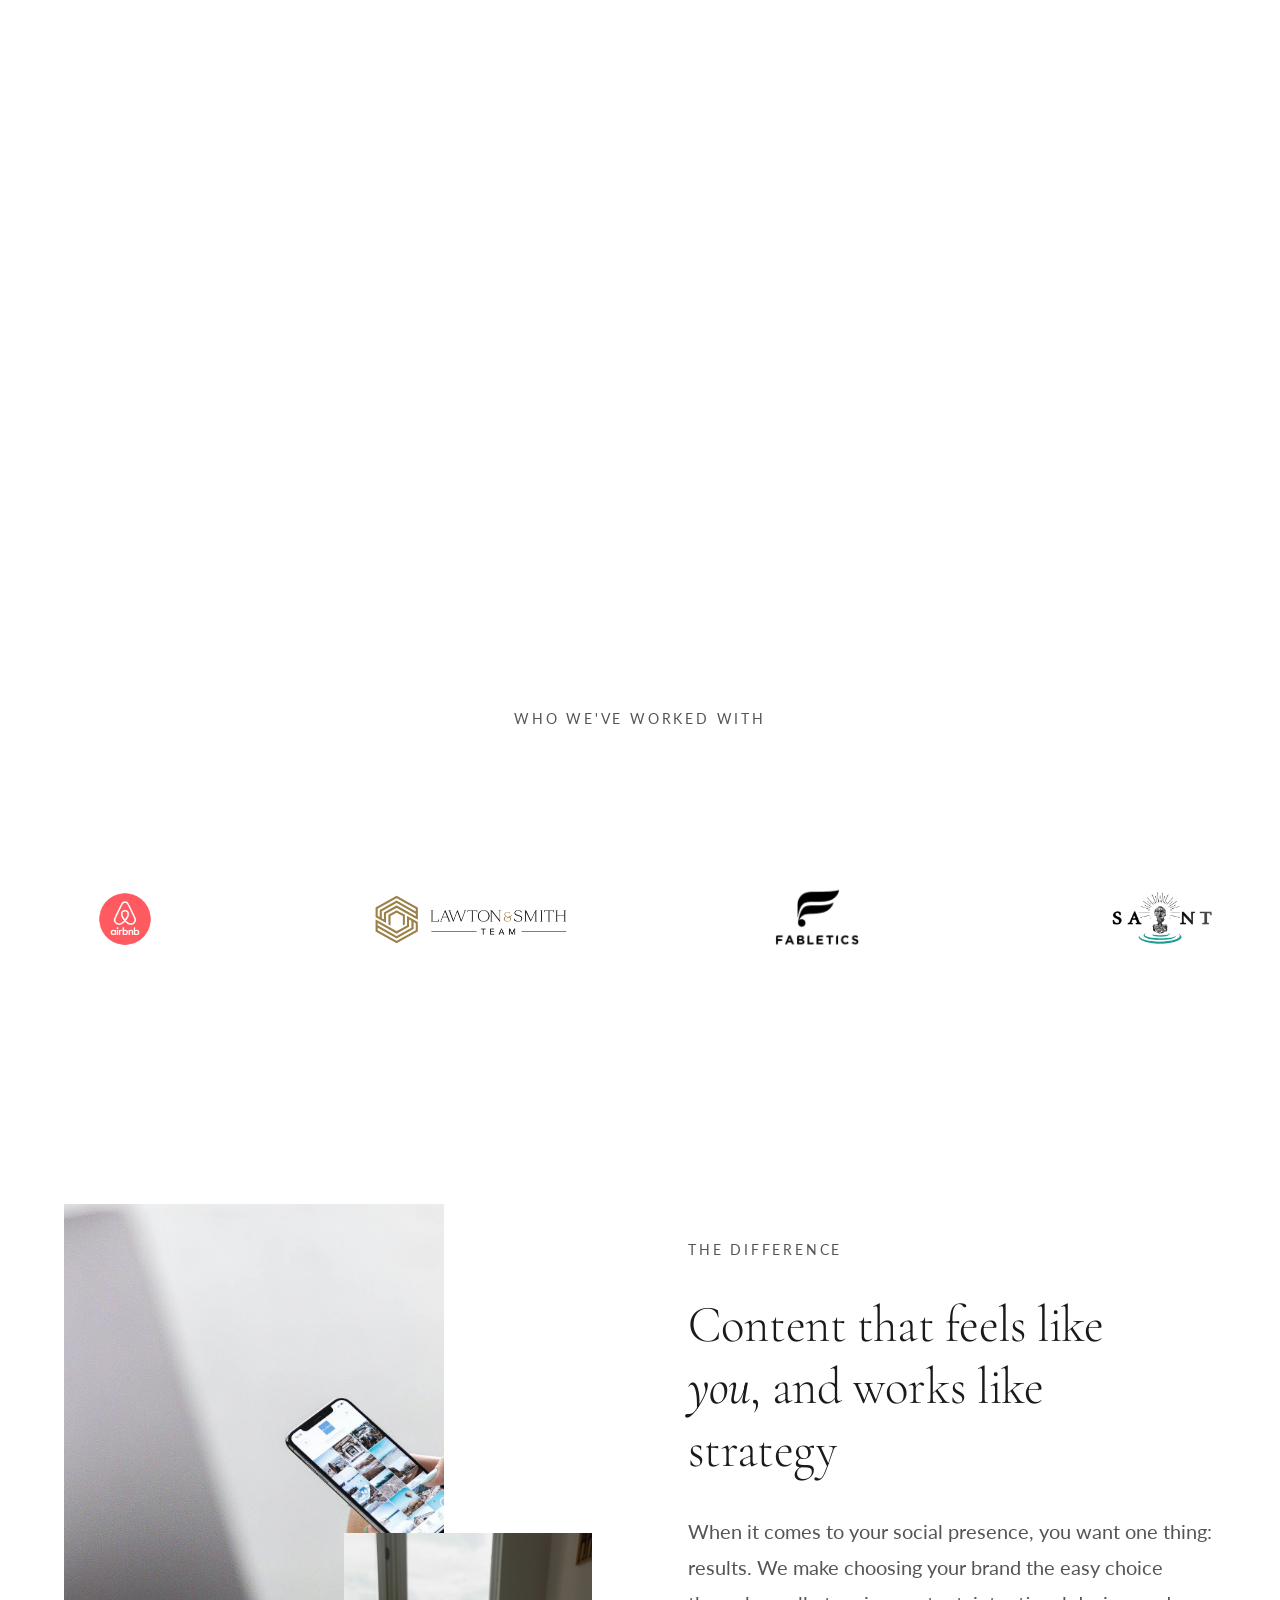
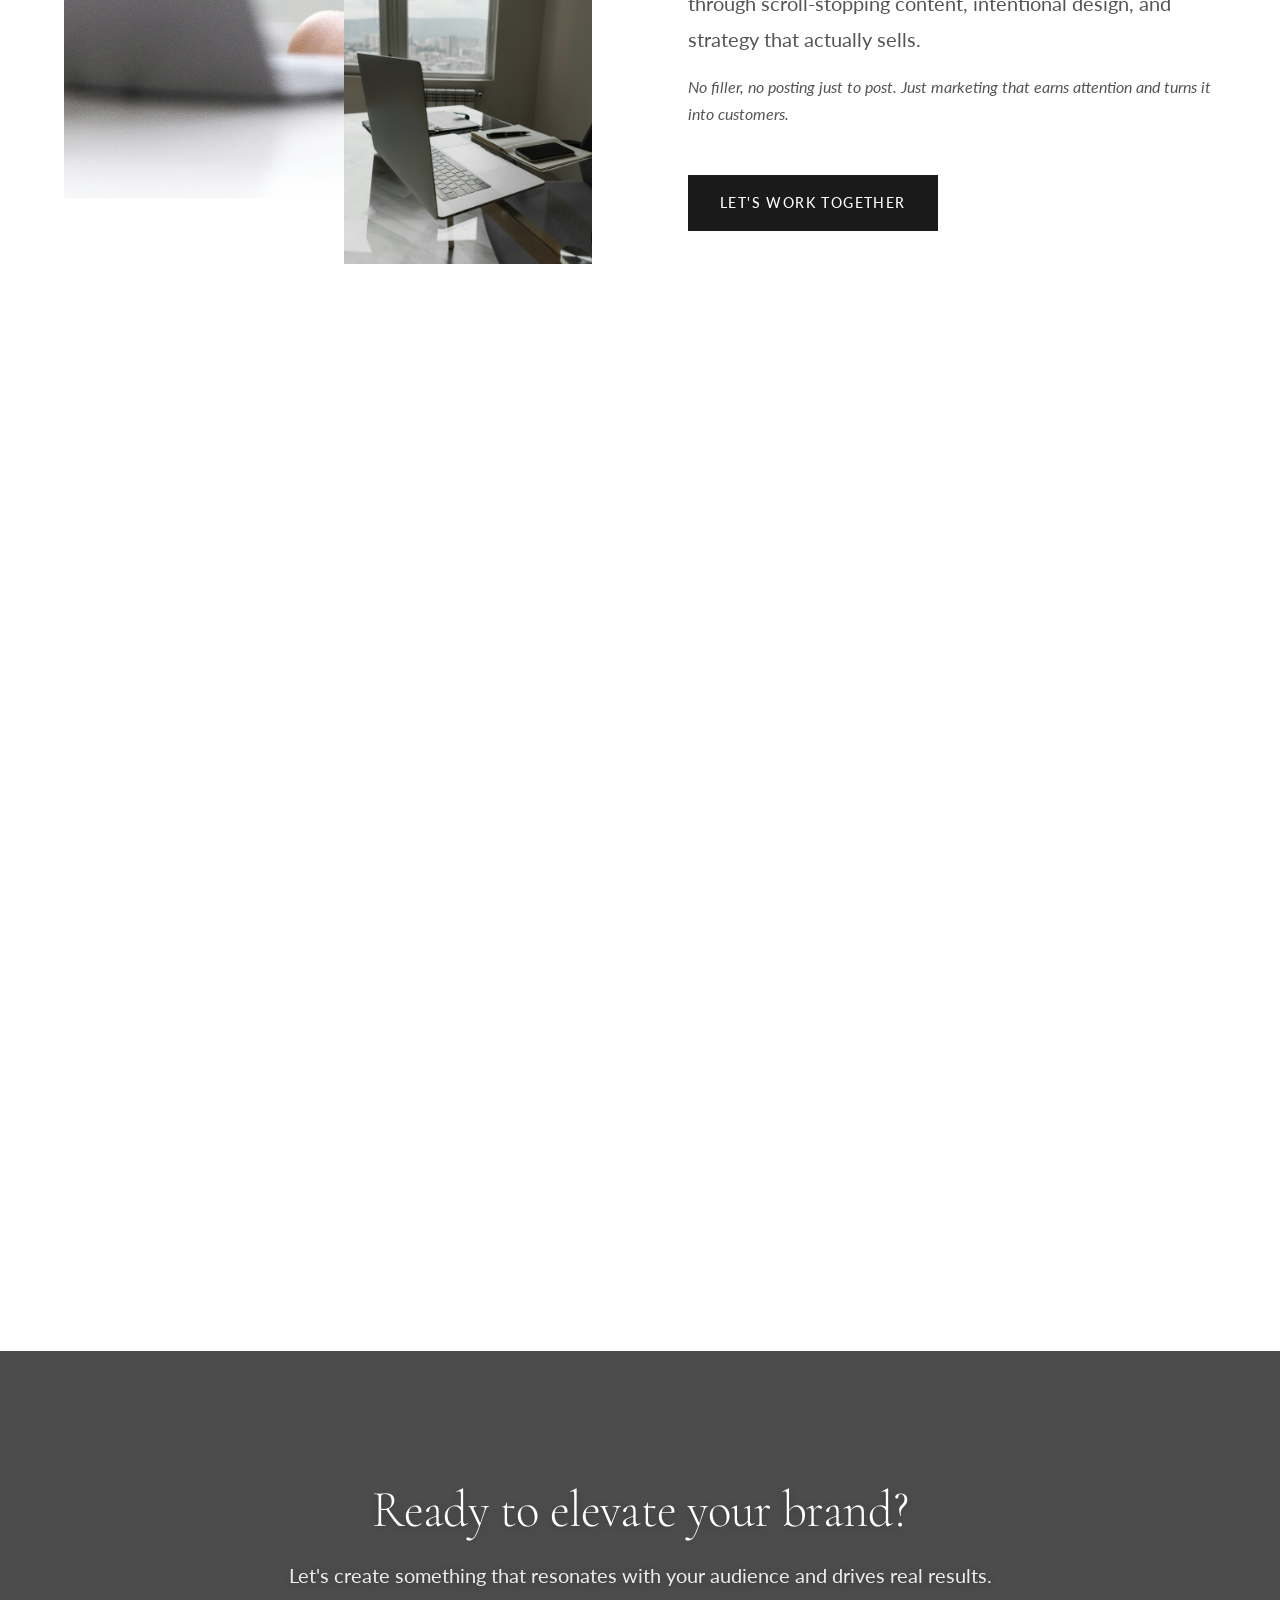
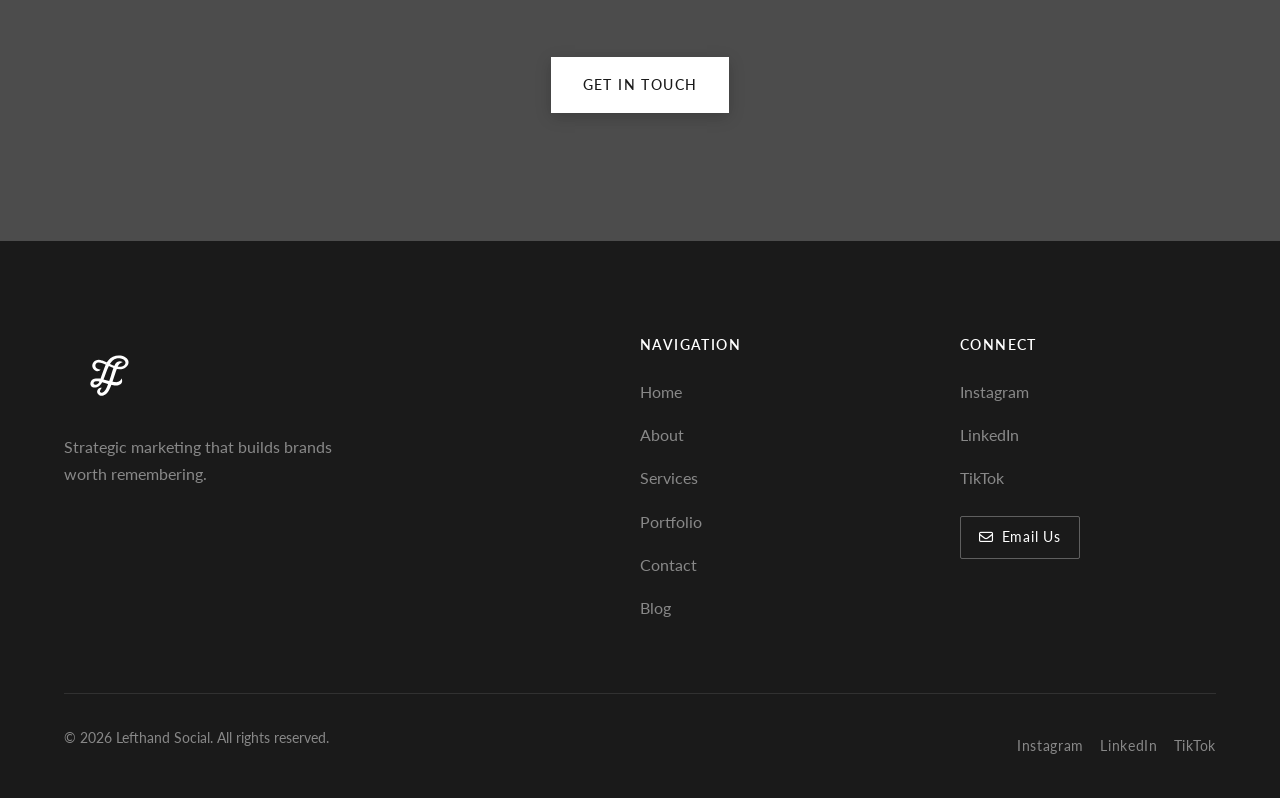
==== commit cc287360: "Fix social links and mobile layout; add blog posts, portfolio imagery, and brand assets - Point TikT" ====
--- a/index.html
+++ b/index.html
@@ -14,31 +14,31 @@
   <!-- Fonts -->
   <link rel="preconnect" href="https://fonts.googleapis.com">
   <link rel="preconnect" href="https://fonts.gstatic.com" crossorigin>
-  <link href="https://fonts.googleapis.com/css2?family=Cormorant+Garamond:wght@400;500;600;700&family=Lato:wght@300;400;700&display=swap" rel="stylesheet">
+  <link href="https://fonts.googleapis.com/css2?family=Cormorant+Garamond:ital,wght@0,300;0,400;0,500;0,600;0,700;1,400;1,500&family=Lato:wght@300;400;700&display=swap" rel="stylesheet">
 
   <!-- Font Awesome -->
   <link rel="stylesheet" href="https://cdnjs.cloudflare.com/ajax/libs/font-awesome/6.5.1/css/all.min.css">
 
   <!-- Styles -->
-  <link rel="stylesheet" href="css/styles.css">
+  <link rel="stylesheet" href="css/styles.css?v=2">
 </head>
 <body>
   <!-- Navigation -->
   <nav class="nav">
     <div class="container nav-container">
-      <a href="index.html" class="nav-logo"><img src="images/Lefthand Horiztonal Logo.svg" alt="Lefthand Social"></a>
+      <a href="/" class="nav-logo"><img src="images/Lefthand Horiztonal Logo.svg" alt="Lefthand Social"></a>
       <div class="nav-toggle">
         <span></span>
         <span></span>
         <span></span>
       </div>
       <ul class="nav-links">
-        <li><a href="index.html" class="nav-link active">Home</a></li>
-        <li><a href="about.html" class="nav-link">About</a></li>
-        <li><a href="services.html" class="nav-link">Services</a></li>
-        <li><a href="portfolio.html" class="nav-link">Portfolio</a></li>
-        <li><a href="contact.html" class="nav-link">Contact</a></li>
-        <li><a href="blog.html" class="nav-link">Blog</a></li>
+        <li><a href="/" class="nav-link active">Home</a></li>
+        <li><a href="/about" class="nav-link">About</a></li>
+        <li><a href="/services" class="nav-link">Services</a></li>
+        <li><a href="/portfolio" class="nav-link">Portfolio</a></li>
+        <li><a href="/contact" class="nav-link">Contact</a></li>
+        <li><a href="/blog" class="nav-link">Blog</a></li>
       </ul>
     </div>
   </nav>
@@ -49,71 +49,182 @@
     <div class="hero-overlay"></div>
     <div class="container">
       <div class="hero-content fade-in">
-        <h1>Marketing That Moves People</h1>
+        <h1 class="caps">Marketing That <span class="rotate-word"><em class="rw-item is-active">Moves</em><em class="rw-item">Inspires</em><em class="rw-item">Converts</em><em class="rw-item">Connects</em></span> People</h1>
         <p class="hero-description">Strategic social media, email marketing, and content that builds brands worth remembering.</p>
-        <a href="contact.html" class="btn btn-light">Let's Work Together</a>
-      </div>
-    </div>
-  </section>
-
-  <!-- Services Preview -->
+        <a href="/contact" class="btn btn-light">Let's Work Together</a>
+      </div>
+    </div>
+  </section>
+
+  <!-- Hook Section -->
   <section class="section">
     <div class="container">
+      <div class="hook-split fade-in">
+        <div class="hook-text">
+          <h2>Your business is better than your <em>feed</em> makes it look.</h2>
+          <p class="text-large">When you're busy running the thing, marketing is what gets rushed, and what people find online ends up selling you short. We close that gap, so how your brand shows up finally matches how good it actually is.</p>
+          <p style="font-style: italic;">You've built something worth noticing. We make sure people do.</p>
+          <a href="/contact" class="btn btn-primary mt-md">Let's Talk</a>
+        </div>
+        <div class="overlap-stack">
+          <img class="overlap-a" src="images/workspace-wooden-table.jpg" alt="A warm, styled workspace">
+          <img class="overlap-b" src="images/phone-photo-closeup.jpg" alt="Capturing content on a phone">
+        </div>
+      </div>
+    </div>
+  </section>
+
+  <!-- Services (full-bleed, clickable) -->
+  <section class="services-fullbleed">
+    <div class="container">
+      <p class="hero-tagline services-bleed-kicker">What We Offer</p>
+      <nav class="services-list-bleed">
+        <a href="/services#full-social">Full Social Management</a>
+        <a href="/services#content-creation">Content Creation</a>
+        <a href="/services#email-marketing">Email Marketing</a>
+        <a href="/services" class="services-bleed-more">&amp; More</a>
+      </nav>
+    </div>
+  </section>
+
+  <!-- Who We've Worked With -->
+  <section class="section client-section">
+    <div class="container">
+      <div class="text-center fade-in">
+        <p class="hero-tagline">Who We've Worked With</p>
+      </div>
+    </div>
+    <div class="logo-marquee fade-in">
+      <div class="logo-marquee-track">
+        <div class="logo-item"><img src="images/clients/Airbnb-Logo.png" alt="Airbnb"></div>
+        <div class="logo-item"><img src="images/clients/LS-Logo.png" alt="The Lawton & Smith Team"></div>
+        <div class="logo-item"><img class="logo-pad" src="images/clients/Fabletics-Logo.png" alt="Fabletics"></div>
+        <div class="logo-item"><img src="images/clients/Saint-Logo.png" alt="The Saint Resort"></div>
+        <div class="logo-item"><img class="logo-pad" src="images/clients/Graduate-Hotels-Logo.png" alt="Graduate Hotels"></div>
+        <div class="logo-item"><img class="logo-pad" src="images/clients/OS-logo.png" alt="Ocean Surfari"></div>
+        <div class="logo-item"><img src="images/clients/Vrbo-Logo-4.png" alt="Vrbo"></div>
+        <div class="logo-item"><img class="logo-pad" src="images/clients/Organic-Sandwich-Logo-4.png" alt="Organic Sandwich Co"></div>
+        <div class="logo-item"><img class="logo-pad" src="images/clients/Sprouts-Logo.png" alt="Sprouts"></div>
+        <div class="logo-item"><img src="images/clients/NPC-Logo.png" alt="Northpoint"></div>
+        <div class="logo-item"><img class="logo-pad" src="images/clients/Call-Your-Mother-Logo-4.png" alt="Call Your Mother"></div>
+        <div class="logo-item"><img src="images/clients/Bluebird-Ski-Lockers-Logo.png" alt="Bluebird Ski Lockers"></div>
+        <div class="logo-item"><img class="logo-pad" src="images/clients/Aspen-Equity-Logo.png" alt="Aspen Equity"></div>
+        <div class="logo-item"><img class="logo-pad" src="images/clients/Nude-Foods-Logo.png" alt="Nude Foods"></div>
+        <div class="logo-item"><img src="images/clients/exp-Logo-4.png" alt="eXp"></div>
+        <div class="logo-item"><img src="images/clients/SCT-Logo-4.png" alt="SCT"></div>
+        <div class="logo-item"><img class="logo-pad" src="images/clients/grafi-Logo-4.png" alt="grafi"></div>
+        <div class="logo-item"><img src="images/clients/Spruce-Harbor-Logo.png" alt="Spruce Harbor Capital"></div>
+        <!-- duplicate set for a seamless loop -->
+        <div class="logo-item" aria-hidden="true"><img src="images/clients/Airbnb-Logo.png" alt=""></div>
+        <div class="logo-item" aria-hidden="true"><img src="images/clients/LS-Logo.png" alt=""></div>
+        <div class="logo-item" aria-hidden="true"><img class="logo-pad" src="images/clients/Fabletics-Logo.png" alt=""></div>
+        <div class="logo-item" aria-hidden="true"><img src="images/clients/Saint-Logo.png" alt=""></div>
+        <div class="logo-item" aria-hidden="true"><img class="logo-pad" src="images/clients/Graduate-Hotels-Logo.png" alt=""></div>
+        <div class="logo-item" aria-hidden="true"><img class="logo-pad" src="images/clients/OS-logo.png" alt=""></div>
+        <div class="logo-item" aria-hidden="true"><img src="images/clients/Vrbo-Logo-4.png" alt=""></div>
+        <div class="logo-item" aria-hidden="true"><img class="logo-pad" src="images/clients/Organic-Sandwich-Logo-4.png" alt=""></div>
+        <div class="logo-item" aria-hidden="true"><img class="logo-pad" src="images/clients/Sprouts-Logo.png" alt=""></div>
+        <div class="logo-item" aria-hidden="true"><img src="images/clients/NPC-Logo.png" alt=""></div>
+        <div class="logo-item" aria-hidden="true"><img class="logo-pad" src="images/clients/Call-Your-Mother-Logo-4.png" alt=""></div>
+        <div class="logo-item" aria-hidden="true"><img src="images/clients/Bluebird-Ski-Lockers-Logo.png" alt=""></div>
+        <div class="logo-item" aria-hidden="true"><img class="logo-pad" src="images/clients/Aspen-Equity-Logo.png" alt=""></div>
+        <div class="logo-item" aria-hidden="true"><img class="logo-pad" src="images/clients/Nude-Foods-Logo.png" alt=""></div>
+        <div class="logo-item" aria-hidden="true"><img src="images/clients/exp-Logo-4.png" alt=""></div>
+        <div class="logo-item" aria-hidden="true"><img src="images/clients/SCT-Logo-4.png" alt=""></div>
+        <div class="logo-item" aria-hidden="true"><img class="logo-pad" src="images/clients/grafi-Logo-4.png" alt=""></div>
+        <div class="logo-item" aria-hidden="true"><img src="images/clients/Spruce-Harbor-Logo.png" alt=""></div>
+      </div>
+    </div>
+  </section>
+
+  <!-- Value / Story Section -->
+  <section class="section">
+    <div class="container">
+      <div class="hook-split fade-in">
+        <div class="overlap-stack overlap-stack-tall">
+          <img class="overlap-a" src="images/phone-app-hands.jpg" alt="Browsing a brand's social feed on a phone">
+          <img class="overlap-b" src="images/laptop-window-light.jpg" alt="A bright, minimal workspace by a window">
+        </div>
+        <div class="hook-text">
+          <p class="hero-tagline">The Difference</p>
+          <h2>Content that feels like <em>you</em>, and works like strategy</h2>
+          <p class="text-large">When it comes to your social presence, you want one thing: results. We make choosing your brand the easy choice through scroll-stopping content, intentional design, and strategy that actually sells.</p>
+          <p style="font-style: italic;">No filler, no posting just to post. Just marketing that earns attention and turns it into customers.</p>
+          <a href="/contact" class="btn btn-primary mt-md">Let's Work Together</a>
+        </div>
+      </div>
+    </div>
+  </section>
+
+  <!-- The Edit (Latest Blog) -->
+  <section class="section">
+    <div class="container">
       <div class="text-center mb-lg fade-in">
-        <h2>What We Do</h2>
-        <p class="text-large">Helping brands connect with their audience through thoughtful, strategic marketing.</p>
-      </div>
-
-      <div class="grid grid-3 fade-in">
-        <div class="card">
-          <h3>Social Media Management</h3>
-          <p>Content creation, scheduling, and community engagement that builds real connections with your audience.</p>
-        </div>
-        <div class="card">
-          <h3>Email Marketing</h3>
-          <p>Strategic email campaigns that nurture leads and keep your brand top of mind.</p>
-        </div>
-        <div class="card">
-          <h3>Content Strategy</h3>
-          <p>Cohesive content plans that tell your brand story and drive meaningful results.</p>
-        </div>
+        <h2>The <em>Edit</em></h2>
+        <p class="text-large">Marketing insights, strategy, and the occasional unfiltered take.</p>
+      </div>
+
+      <div class="blog-grid blog-grid-horizontal fade-in">
+        <article class="blog-card">
+          <div class="blog-card-image">
+            <div class="blog-cover">
+              <img src="images/phone-app-hands.jpg" alt="Hands using a social media app on a phone">
+              <img src="images/phone-photo-closeup.jpg" alt="Capturing content on a phone">
+              <img src="images/laptop-screen-images.jpg" alt="A laptop screen showing content">
+            </div>
+          </div>
+          <div class="blog-card-content">
+            <div class="blog-card-meta">
+              <span class="blog-card-date">January 24, 2026</span>
+              <span class="blog-card-tag">Social Media</span>
+            </div>
+            <h3>5 Social Media Trends to Watch in 2026</h3>
+            <p>The landscape is always shifting. Here's what's actually worth paying attention to this year.</p>
+            <a href="/blog/social-media-trends-2026" class="blog-card-link">Read More <i class="fas fa-arrow-right"></i></a>
+          </div>
+        </article>
+
+        <article class="blog-card">
+          <div class="blog-card-image">
+            <div class="blog-cover">
+              <img src="images/phone-photo-closeup.jpg" alt="Close-up of hands holding a phone capturing content">
+              <img src="images/phone-app-hands.jpg" alt="A person using a social media app on their phone">
+              <img src="images/workspace-wooden-table.jpg" alt="A warm, styled workspace on a wooden table">
+            </div>
+          </div>
+          <div class="blog-card-content">
+            <div class="blog-card-meta">
+              <span class="blog-card-date">January 20, 2026</span>
+              <span class="blog-card-tag">Content Creation</span>
+            </div>
+            <h3>Creating Video Content That Doesn't Feel Forced</h3>
+            <p>Authenticity matters more than production value. Here's how to show up naturally on camera.</p>
+            <a href="/blog/authentic-video-content" class="blog-card-link">Read More <i class="fas fa-arrow-right"></i></a>
+          </div>
+        </article>
+
+        <article class="blog-card">
+          <div class="blog-card-image">
+            <div class="blog-cover">
+              <img src="images/workspace-laptop-white-desk.jpg" alt="Laptop on a clean desk in soft natural light">
+              <img src="images/laptop-window-light.jpg" alt="A bright workspace by a window">
+              <img src="images/laptop-screen-images.jpg" alt="A laptop screen showing content">
+            </div>
+          </div>
+          <div class="blog-card-content">
+            <div class="blog-card-meta">
+              <span class="blog-card-date">January 15, 2026</span>
+              <span class="blog-card-tag">Email Marketing</span>
+            </div>
+            <h3>Why Your Email Open Rates Are Dropping (And How to Fix It)</h3>
+            <p>It's not just you. Email engagement is changing. Here's what's actually working now.</p>
+            <a href="/blog/email-open-rates" class="blog-card-link">Read More <i class="fas fa-arrow-right"></i></a>
+          </div>
+        </article>
       </div>
 
       <div class="text-center mt-lg fade-in">
-        <a href="services.html" class="btn btn-outline">View All Services</a>
-      </div>
-    </div>
-  </section>
-
-  <!-- Results Section -->
-  <section class="section section-dark">
-    <div class="container">
-      <div class="text-center mb-lg fade-in">
-        <h2>Results That Matter</h2>
-        <p class="text-large">Real impact for real brands.</p>
-      </div>
-
-      <div class="stats-grid fade-in">
-        <div class="stat-item">
-          <div class="stat-number">10+</div>
-          <div class="stat-label">Active Clients</div>
-        </div>
-        <div class="stat-item">
-          <div class="stat-number">10</div>
-          <div class="stat-label">Industries Served</div>
-        </div>
-        <div class="stat-item">
-          <div class="stat-number">8</div>
-          <div class="stat-label">Years Experience</div>
-        </div>
-        <div class="stat-item">
-          <div class="stat-number">100+</div>
-          <div class="stat-label">Posts Published Monthly</div>
-        </div>
-      </div>
-
-      <div class="text-center mt-lg fade-in">
-        <a href="portfolio.html" class="btn btn-light">See Case Studies</a>
+        <a href="/blog" class="btn btn-outline">Read More on the Blog</a>
       </div>
     </div>
   </section>
@@ -124,7 +235,7 @@
     <div class="container text-center fade-in">
       <h2>Ready to elevate your brand?</h2>
       <p class="text-large mb-lg">Let's create something that resonates with your audience and drives real results.</p>
-      <a href="contact.html" class="btn btn-light">Get in Touch</a>
+      <a href="/contact" class="btn btn-light">Get in Touch</a>
     </div>
   </section>
 
@@ -139,29 +250,30 @@
         <div>
           <h4>Navigation</h4>
           <ul class="footer-links">
-            <li><a href="index.html">Home</a></li>
-            <li><a href="about.html">About</a></li>
-            <li><a href="services.html">Services</a></li>
-            <li><a href="portfolio.html">Portfolio</a></li>
-            <li><a href="contact.html">Contact</a></li>
-            <li><a href="blog.html">Blog</a></li>
+            <li><a href="/">Home</a></li>
+            <li><a href="/about">About</a></li>
+            <li><a href="/services">Services</a></li>
+            <li><a href="/portfolio">Portfolio</a></li>
+            <li><a href="/contact">Contact</a></li>
+            <li><a href="/blog">Blog</a></li>
           </ul>
         </div>
         <div>
           <h4>Connect</h4>
           <ul class="footer-links">
             <li><a href="https://instagram.com/lefthandsocial" target="_blank">Instagram</a></li>
-            <li><a href="https://linkedin.com" target="_blank">LinkedIn</a></li>
-            <li><a href="https://tiktok.com" target="_blank">TikTok</a></li>
+            <li><a href="https://www.linkedin.com/company/lefthand-social/" target="_blank">LinkedIn</a></li>
+            <li><a href="https://tiktok.com/@lefthandsocial" target="_blank">TikTok</a></li>
           </ul>
+          <a href="mailto:lefthandsocial@gmail.com" class="footer-email-btn"><i class="fa-regular fa-envelope"></i> Email Us</a>
         </div>
       </div>
       <div class="footer-bottom">
         <p class="footer-copyright">&copy; 2026 Lefthand Social. All rights reserved.</p>
         <div class="footer-social">
           <a href="https://instagram.com/lefthandsocial" target="_blank">Instagram</a>
-          <a href="https://linkedin.com" target="_blank">LinkedIn</a>
-          <a href="https://tiktok.com" target="_blank">TikTok</a>
+          <a href="https://www.linkedin.com/company/lefthand-social/" target="_blank">LinkedIn</a>
+          <a href="https://tiktok.com/@lefthandsocial" target="_blank">TikTok</a>
         </div>
       </div>
     </div>
@@ -200,7 +312,7 @@
     </div>
   </div>
 
-  <script src="js/main.js"></script>
+  <script src="js/main.js?v=2"></script>
   <script src="js/case-studies.js"></script>
 </body>
 </html>
--- a/css/styles.css
+++ b/css/styles.css
@@ -12,11 +12,13 @@
   --color-white: #ffffff;
   --color-gray: #555555;
   --color-gray-light: #888888;
-  --color-accent: #89a250;
+  --color-accent: #7B1E3B;
   --color-accent-secondary: #9d1b59;
 
   /* Typography */
   --font-heading: 'Cormorant Garamond', Georgia, serif;
+  --font-display: 'Cormorant Garamond', Georgia, serif;
+  --font-display-italic: 'Cormorant Garamond', Georgia, serif;
   --font-body: 'Lato', -apple-system, BlinkMacSystemFont, sans-serif;
 
   /* Spacing */
@@ -86,15 +88,71 @@
 }
 
 h1 {
-  font-size: clamp(2.5rem, 6vw, 4.5rem);
-  font-weight: 600;
+  font-family: var(--font-display);
+  font-size: clamp(2.75rem, 6vw, 5rem);
+  font-weight: 300;
   letter-spacing: -0.02em;
+  display: inline-block;
+  transform: scaleX(0.94);
+  transform-origin: left center;
 }
 
 h2 {
-  font-size: clamp(2rem, 4vw, 3rem);
-  font-weight: 600;
+  font-family: var(--font-display);
+  font-size: clamp(2rem, 4.5vw, 3.25rem);
+  font-weight: 300;
   letter-spacing: -0.01em;
+  display: inline-block;
+  transform: scaleX(0.94);
+  transform-origin: left center;
+}
+
+.text-center h1, .text-center h2 {
+  transform-origin: center center;
+}
+
+/* Opt-in caps treatment — add class="caps" to any heading to apply */
+h1.caps, h2.caps, h3.caps {
+  text-transform: uppercase;
+  letter-spacing: 0;
+}
+
+h1 em, h2 em, h1 i, h2 i {
+  font-family: var(--font-display-italic);
+  font-style: italic;
+  text-transform: none;
+  font-weight: 400;
+}
+
+/* Rotating word in the hero (cross-fades, sized to the longest word) */
+.rotate-word {
+  display: inline-grid;
+  vertical-align: baseline;
+  text-align: center;
+}
+
+.rotate-word .rw-item {
+  grid-area: 1 / 1;
+  opacity: 0;
+  transform: translateY(0.18em);
+  /* Outgoing word: fades out first, no delay */
+  transition: opacity 0.35s ease, transform 0.35s ease;
+  pointer-events: none;
+}
+
+.rotate-word .rw-item.is-active {
+  opacity: 1;
+  transform: translateY(0);
+  /* Incoming word: waits for the old one to finish, then fades in */
+  transition: opacity 0.35s ease 0.4s, transform 0.35s ease 0.4s;
+  pointer-events: auto;
+}
+
+@media (prefers-reduced-motion: reduce) {
+  .rotate-word .rw-item {
+    transition: opacity 0.2s ease;
+    transform: none;
+  }
 }
 
 h3 {
@@ -183,6 +241,13 @@
 .section-dark h2,
 .section-dark h3 {
   color: var(--color-cream);
+}
+
+/* --- Before/After Section (light) --- */
+.section-ba {
+  background-color: var(--color-cream-dark);
+  position: relative;
+  z-index: 1;
 }
 
 /* --- Navigation --- */
@@ -250,7 +315,7 @@
 .nav-links {
   position: fixed;
   top: 0;
-  right: -50%;
+  right: 0;
   width: 50%;
   height: 100vh;
   background-color: var(--color-cream);
@@ -259,20 +324,25 @@
   justify-content: center;
   align-items: center;
   gap: var(--spacing-lg);
-  transition: var(--transition-medium);
+  transform: translateX(100%);
+  visibility: hidden;
+  transition: transform var(--transition-medium), visibility 0s linear var(--transition-medium);
   z-index: 999;
   box-shadow: -5px 0 30px rgba(0, 0, 0, 0.1);
 }
 
 .nav-links.active {
-  right: 0;
+  transform: translateX(0);
+  visibility: visible;
+  transition: transform var(--transition-medium), visibility 0s;
 }
 
 .nav-link {
   font-size: 2rem;
   font-family: var(--font-heading);
   font-weight: 500;
-  letter-spacing: 0.02em;
+  letter-spacing: 0.08em;
+  text-transform: uppercase;
   position: relative;
 }
 
@@ -612,6 +682,104 @@
   }
 }
 
+/* --- Editorial Service Cards --- */
+.services-editorial-grid {
+  display: grid;
+  grid-template-columns: repeat(2, 1fr);
+  gap: var(--spacing-md);
+}
+
+.service-card-editorial {
+  position: relative;
+  overflow: hidden;
+  aspect-ratio: 3/2;
+  cursor: pointer;
+  background-color: var(--color-dark);
+}
+
+.service-card-editorial img {
+  position: absolute;
+  inset: 0;
+  width: 100%;
+  height: 100%;
+  object-fit: cover;
+  filter: grayscale(40%) brightness(0.92);
+  transition: transform var(--transition-slow), filter var(--transition-medium);
+}
+
+.service-card-editorial:hover img {
+  transform: scale(1.06);
+  filter: grayscale(10%) brightness(0.8);
+}
+
+.service-card-overlay {
+  position: absolute;
+  inset: 0;
+  display: flex;
+  flex-direction: column;
+  justify-content: flex-end;
+  padding: var(--spacing-md);
+  background: linear-gradient(to top, rgba(26, 26, 26, 0.85) 0%, rgba(26, 26, 26, 0.25) 55%, rgba(26, 26, 26, 0.05) 100%);
+}
+
+.service-card-kicker {
+  font-size: 0.7rem;
+  letter-spacing: 0.2em;
+  text-transform: uppercase;
+  color: rgba(255, 255, 255, 0.75);
+  margin-bottom: var(--spacing-xs);
+}
+
+.service-card-overlay h3 {
+  color: var(--color-cream);
+  font-size: 1.5rem;
+  margin-bottom: var(--spacing-xs);
+}
+
+.service-card-overlay p {
+  color: rgba(255, 255, 255, 0.85);
+  font-size: 0.9rem;
+  margin-bottom: var(--spacing-sm);
+  max-width: 90%;
+}
+
+.service-card-link {
+  font-size: 0.75rem;
+  font-weight: 600;
+  letter-spacing: 0.1em;
+  text-transform: uppercase;
+  color: var(--color-cream);
+  display: inline-flex;
+  align-items: center;
+  gap: 0.5rem;
+  transition: gap var(--transition-fast);
+}
+
+.service-card-editorial:hover .service-card-link {
+  gap: 0.85rem;
+}
+
+.service-modal-cta {
+  margin-top: var(--spacing-lg);
+  padding-top: var(--spacing-lg);
+  border-top: 1px solid rgba(0, 0, 0, 0.1);
+  display: flex;
+  flex-wrap: wrap;
+  gap: var(--spacing-sm);
+}
+
+@media (max-width: 992px) {
+  .services-editorial-grid {
+    grid-template-columns: repeat(2, 1fr);
+  }
+}
+
+@media (max-width: 768px) {
+  .services-editorial-grid {
+    grid-template-columns: 1fr;
+  }
+}
+
 /* --- About Section --- */
 .about-grid {
   display: grid;
@@ -630,6 +798,134 @@
   width: 100%;
   height: 100%;
   object-fit: cover;
+}
+
+.about-byline {
+  font-size: 0.8rem;
+  letter-spacing: 0.15em;
+  text-transform: uppercase;
+  color: var(--color-gray-light);
+  margin-bottom: var(--spacing-md);
+}
+
+.byline-divider {
+  display: inline-block;
+  width: 1px;
+  height: 0.85em;
+  background: var(--color-gray-light);
+  margin: 0 0.55em;
+  vertical-align: middle;
+}
+
+.about-pullquote {
+  font-family: var(--font-display);
+  font-size: clamp(1.6rem, 2.8vw, 2.1rem);
+  font-weight: 300;
+  font-style: italic;
+  line-height: 1.3;
+  color: var(--color-dark);
+  margin: var(--spacing-lg) 0;
+}
+
+/* Story section: tall, narrow portrait */
+.about-grid-story {
+  align-items: start;
+  grid-template-columns: 0.8fr 1fr;
+}
+
+.about-story-media img {
+  display: block;
+  width: 100%;
+  height: 640px;
+  object-fit: cover;
+  object-position: center top;
+}
+
+/* Accent bar to the left of the stat line */
+.about-stat-strip {
+  border-left: 2px solid var(--color-accent);
+  padding-left: var(--spacing-md);
+}
+
+.about-story-media .stat-callout {
+  margin-top: var(--spacing-md);
+  margin-bottom: 0;
+}
+
+@media (max-width: 992px) {
+  .about-story-media {
+    margin-bottom: var(--spacing-lg);
+  }
+  .about-story-media img {
+    height: 460px;
+  }
+}
+
+/* --- Editorial Approach (About) --- */
+.approach-section {
+  background-color: var(--color-cream-dark);
+}
+
+.approach-editorial {
+  display: grid;
+  grid-template-columns: 0.9fr 1.3fr;
+  gap: var(--spacing-xl);
+  align-items: start;
+}
+
+.approach-intro h2 {
+  margin-bottom: var(--spacing-md);
+}
+
+.approach-intro p {
+  max-width: 360px;
+}
+
+.approach-row {
+  display: grid;
+  grid-template-columns: 2.5rem 1fr;
+  gap: var(--spacing-md);
+  align-items: baseline;
+  padding: var(--spacing-md) var(--spacing-sm) var(--spacing-md) 0;
+  border-top: 1px solid rgba(26, 26, 26, 0.12);
+  transition: transform var(--transition-medium);
+}
+
+.approach-row:last-child {
+  border-bottom: 1px solid rgba(26, 26, 26, 0.12);
+}
+
+.approach-num {
+  font-family: var(--font-heading);
+  font-style: italic;
+  font-weight: 500;
+  font-size: 1.6rem;
+  line-height: 1;
+  color: var(--color-dark);
+}
+
+.approach-row-body {
+  min-width: 0;
+}
+
+.approach-row h3 {
+  margin-bottom: var(--spacing-xs);
+}
+
+.approach-row p {
+  margin-bottom: 0;
+  max-width: 60ch;
+}
+
+.approach-row:hover {
+  transform: translateX(var(--spacing-sm));
+}
+
+@media (max-width: 992px) {
+  .approach-editorial {
+    grid-template-columns: 1fr;
+    gap: var(--spacing-lg);
+  }
 }
 
 /* --- Portfolio Grid --- */
@@ -686,11 +982,235 @@
   font-size: 0.9rem;
 }
 
+/* --- Before & After Showcase --- */
+.ba-showcase {
+  display: flex;
+  flex-direction: column;
+  gap: var(--spacing-xl);
+}
+
+.ba-row {
+  display: grid;
+  grid-template-columns: 1.5fr 1fr;
+  gap: var(--spacing-lg);
+  align-items: center;
+}
+
+.ba-row-reverse {
+  grid-template-columns: 1fr 1.5fr;
+}
+
+.ba-row-reverse .ba-pair {
+  order: 2;
+}
+
+.ba-pair {
+  display: grid;
+  grid-template-columns: 1fr 1fr;
+  gap: var(--spacing-md);
+}
+
+.ba-item {
+  display: flex;
+  flex-direction: column;
+  gap: 0.6rem;
+}
+
+.ba-tag {
+  align-self: flex-start;
+  font-size: 0.65rem;
+  letter-spacing: 0.18em;
+  text-transform: uppercase;
+  padding: 0.3rem 0.65rem;
+}
+
+.ba-tag-before {
+  background-color: #ffffff;
+  color: var(--color-dark);
+  border: 1px solid var(--color-dark);
+}
+
+.ba-tag-after {
+  background-color: var(--color-dark);
+  color: #ffffff;
+  border: 1px solid var(--color-dark);
+}
+
+.ba-frame {
+  aspect-ratio: 4/5;
+  overflow: hidden;
+  box-shadow: 0 10px 30px rgba(0, 0, 0, 0.08);
+}
+
+.ba-frame img {
+  width: 100%;
+  height: 100%;
+  object-fit: cover;
+  display: block;
+}
+
+.ba-caption h3 {
+  margin-bottom: var(--spacing-sm);
+}
+
+.ba-caption p {
+  margin-bottom: 0;
+}
+
+@media (max-width: 768px) {
+  .ba-row,
+  .ba-row-reverse {
+    grid-template-columns: 1fr;
+    gap: var(--spacing-md);
+  }
+
+  .ba-row-reverse .ba-pair {
+    order: 0;
+  }
+}
+
+/* --- Content in Motion (rotating reel strip) --- */
+.reel-marquee {
+  overflow: hidden;
+  width: 100%;
+  -webkit-mask-image: linear-gradient(to right, transparent, #000 6%, #000 94%, transparent);
+  mask-image: linear-gradient(to right, transparent, #000 6%, #000 94%, transparent);
+}
+
+.reel-track {
+  display: flex;
+  gap: var(--spacing-md);
+  width: max-content;
+  animation: reel-scroll 60s linear infinite;
+}
+
+.reel-marquee:hover .reel-track {
+  animation-play-state: paused;
+}
+
+.reel-phone {
+  flex-shrink: 0;
+  width: 240px;
+  margin: 0;
+}
+
+.reel-media {
+  position: relative;
+  aspect-ratio: 9 / 16;
+  border-radius: 20px;
+  overflow: hidden;
+  background-color: var(--color-cream-dark);
+  box-shadow: 0 14px 38px rgba(0, 0, 0, 0.12);
+  display: flex;
+  align-items: center;
+  justify-content: center;
+  transition: var(--transition-medium);
+}
+
+.reel-phone:hover .reel-media {
+  transform: translateY(-6px);
+  box-shadow: 0 20px 48px rgba(0, 0, 0, 0.18);
+}
+
+.reel-media video,
+.reel-media img {
+  width: 100%;
+  height: 100%;
+  object-fit: cover;
+}
+
+.reel-placeholder {
+  display: flex;
+  align-items: center;
+  justify-content: center;
+  width: 56px;
+  height: 56px;
+  border-radius: 50%;
+  background-color: var(--color-dark);
+  color: var(--color-cream);
+  font-size: 1.1rem;
+  padding-left: 4px;
+}
+
+@keyframes reel-scroll {
+  from { transform: translateX(0); }
+  to { transform: translateX(-50%); }
+}
+
+@media (prefers-reduced-motion: reduce) {
+  .reel-track { animation: none; }
+}
+
+/* --- By the Numbers (rotating proof covers) --- */
+.proof-marquee {
+  overflow: hidden;
+  width: 100%;
+  -webkit-mask-image: linear-gradient(to right, transparent, #000 6%, #000 94%, transparent);
+  mask-image: linear-gradient(to right, transparent, #000 6%, #000 94%, transparent);
+}
+
+.proof-track {
+  display: flex;
+  gap: var(--spacing-md);
+  width: max-content;
+  animation: proof-scroll 70s linear infinite;
+}
+
+.proof-marquee:hover .proof-track {
+  animation-play-state: paused;
+}
+
+.proof-card {
+  flex-shrink: 0;
+  width: 165px;
+  aspect-ratio: 3 / 4;
+  margin: 0;
+  border-radius: 14px;
+  overflow: hidden;
+  background-color: #ffffff;
+  box-shadow: 0 12px 30px rgba(0, 0, 0, 0.12);
+}
+
+.proof-card img {
+  width: 100%;
+  height: 100%;
+  object-fit: cover;
+}
+
+@keyframes proof-scroll {
+  from { transform: translateX(0); }
+  to { transform: translateX(-50%); }
+}
+
+@media (prefers-reduced-motion: reduce) {
+  .proof-track { animation: none; }
+}
+
 /* --- Contact Form --- */
 .contact-grid {
   display: grid;
   grid-template-columns: 1fr 1fr;
   gap: var(--spacing-xl);
+}
+
+.contact-info h4 {
+  font-size: 1.05rem;
+  letter-spacing: 0.18em;
+  text-transform: uppercase;
+  color: var(--color-dark);
+  margin-bottom: var(--spacing-xs);
+}
+
+.contact-social-link {
+  color: var(--color-dark);
+}
+
+.contact-social-link i {
+  display: inline-block;
+  width: 1.25em;
+  margin-right: 0.6em;
+  text-align: center;
+  color: var(--color-dark);
 }
 
 .form-group {
@@ -728,6 +1248,429 @@
   resize: vertical;
 }
 
+/* --- Photo Collage --- */
+.collage {
+  display: grid;
+  gap: 6px;
+  aspect-ratio: 1 / 1;
+  width: 100%;
+}
+
+.collage img {
+  width: 100%;
+  height: 100%;
+  object-fit: cover;
+  filter: grayscale(20%);
+}
+
+/* 3-image: tall left, two stacked right */
+.collage-3 {
+  grid-template-columns: 1.3fr 1fr;
+  grid-template-rows: 1fr 1fr;
+}
+
+.collage-3 img:nth-child(1) {
+  grid-row: 1 / span 2;
+}
+
+/* 4-image: 2x2 */
+.collage-4 {
+  grid-template-columns: 1fr 1fr;
+  grid-template-rows: 1fr 1fr;
+}
+
+/* Blog featured collage spacing */
+.blog-post-collage {
+  margin: var(--spacing-lg) 0;
+}
+
+/* --- Blog Composite Cover (multiple photos clipped into one) --- */
+.blog-cover {
+  display: grid;
+  grid-template-columns: 1.4fr 1fr 1fr;
+  gap: 2px;
+  width: 100%;
+  height: 100%;
+  background-color: var(--color-white);
+  overflow: hidden;
+}
+
+.blog-cover img {
+  width: 100%;
+  height: 100%;
+  object-fit: cover;
+  filter: grayscale(25%);
+  transition: filter var(--transition-medium), transform var(--transition-medium);
+}
+
+/* As the post's featured cover (wide banner) */
+.blog-post-cover {
+  margin: var(--spacing-lg) 0;
+}
+
+.blog-post-cover .blog-cover {
+  aspect-ratio: 16 / 8;
+}
+
+/* Inside a blog card, the cover fills the existing image area */
+.blog-card-image .blog-cover {
+  height: 100%;
+}
+
+.blog-card:hover .blog-cover img {
+  filter: grayscale(0%);
+}
+
+/* --- Services Full-Bleed (clickable list over fixed image) --- */
+.services-fullbleed {
+  position: relative;
+  z-index: 1;
+  padding: var(--spacing-xxl) 0;
+  color: var(--color-cream);
+  background-image: linear-gradient(rgba(26, 26, 26, 0.72), rgba(26, 26, 26, 0.72)), url('../images/Hero Background.jpg');
+  background-size: cover;
+  background-position: center;
+  background-attachment: fixed;
+}
+
+.services-bleed-kicker {
+  color: rgba(255, 255, 255, 0.75);
+  margin-bottom: var(--spacing-md);
+}
+
+.services-list-bleed {
+  display: flex;
+  flex-direction: column;
+  align-items: flex-start;
+}
+
+.services-list-bleed a {
+  font-family: var(--font-display);
+  font-size: clamp(2.2rem, 6vw, 4.5rem);
+  font-weight: 300;
+  letter-spacing: -0.01em;
+  line-height: 1.22;
+  color: var(--color-cream);
+  display: inline-flex;
+  align-items: center;
+  gap: var(--spacing-sm);
+  transition: transform var(--transition-fast), font-style var(--transition-fast);
+}
+
+.services-list-bleed a::after {
+  content: '\2197';
+  font-size: 0.4em;
+  opacity: 0;
+  transform: translateX(-10px);
+  transition: opacity var(--transition-fast), transform var(--transition-fast);
+}
+
+.services-list-bleed a:hover {
+  font-style: italic;
+  transform: translateX(14px);
+}
+
+.services-list-bleed a:hover::after {
+  opacity: 1;
+  transform: translateX(0);
+}
+
+.services-bleed-more {
+  font-size: clamp(1.1rem, 2.5vw, 1.6rem) !important;
+  font-style: italic;
+  color: rgba(255, 255, 255, 0.7) !important;
+  margin-top: var(--spacing-sm);
+}
+
+@media (max-width: 768px) {
+  .services-fullbleed {
+    background-attachment: scroll;
+    padding: var(--spacing-xl) 0;
+  }
+}
+
+/* --- Services Marquee --- */
+.marquee {
+  background-color: var(--color-dark);
+  color: var(--color-cream);
+  overflow: hidden;
+  padding: var(--spacing-md) 0;
+  position: relative;
+  z-index: 1;
+}
+
+.marquee-track {
+  display: inline-flex;
+  align-items: center;
+  white-space: nowrap;
+  will-change: transform;
+  animation: marquee-scroll 36s linear infinite;
+}
+
+.marquee-item {
+  font-family: var(--font-display);
+  font-size: clamp(1.5rem, 3.5vw, 2.75rem);
+  font-weight: 300;
+  text-transform: uppercase;
+  letter-spacing: 0.04em;
+  padding: 0 var(--spacing-lg);
+  display: inline-flex;
+  align-items: center;
+}
+
+.marquee-item::after {
+  content: '\2215';
+  margin-left: var(--spacing-xl);
+  color: var(--color-accent);
+}
+
+.marquee:hover .marquee-track {
+  animation-play-state: paused;
+}
+
+@keyframes marquee-scroll {
+  from { transform: translateX(0); }
+  to { transform: translateX(-50%); }
+}
+
+/* --- Who We've Worked With --- */
+.client-section {
+  padding: var(--spacing-lg) 0;
+}
+
+/* Rotating logo banner */
+.logo-marquee {
+  overflow: hidden;
+  width: 100%;
+  margin-top: var(--spacing-lg);
+  -webkit-mask-image: linear-gradient(to right, transparent, #000 8%, #000 92%, transparent);
+  mask-image: linear-gradient(to right, transparent, #000 8%, #000 92%, transparent);
+}
+
+.logo-marquee-track {
+  display: flex;
+  align-items: center;
+  gap: var(--spacing-xl);
+  width: max-content;
+  animation: logo-scroll 50s linear infinite;
+}
+
+.logo-item {
+  flex-shrink: 0;
+  display: flex;
+  align-items: center;
+  justify-content: center;
+  height: 250px;
+  width: 250px;
+}
+
+.logo-item img {
+  max-height: 150px;
+  max-width: 200px;
+  width: auto;
+  object-fit: contain;
+  transition: transform var(--transition-fast);
+}
+
+/* Logos with heavy built-in padding, scaled up to match the others optically */
+.logo-item img.logo-pad {
+  max-height: 228px;
+  max-width: 290px;
+}
+
+.logo-item:hover img {
+  transform: scale(1.06);
+}
+
+.logo-item span {
+  font-family: var(--font-display);
+  font-size: 1.5rem;
+  font-weight: 400;
+  color: var(--color-gray-light);
+  white-space: nowrap;
+}
+
+@keyframes logo-scroll {
+  from { transform: translateX(0); }
+  to { transform: translateX(-50%); }
+}
+
+@media (prefers-reduced-motion: reduce) {
+  .logo-marquee-track { animation: none; }
+}
+
+.client-logos {
+  display: grid;
+  grid-template-columns: repeat(6, 1fr);
+  gap: var(--spacing-md);
+  align-items: center;
+  margin-top: var(--spacing-lg);
+}
+
+.client-logo {
+  aspect-ratio: 3 / 2;
+  display: flex;
+  align-items: center;
+  justify-content: center;
+  padding: var(--spacing-sm);
+  text-align: center;
+  border: 1px dashed rgba(0, 0, 0, 0.15);
+}
+
+/* Real logos drop straight in: <div class="client-logo"><img src="images/clients/x.svg" alt="Client"></div> */
+.client-logo img {
+  max-height: 56px;
+  max-width: 100%;
+  width: auto;
+  object-fit: contain;
+  filter: grayscale(100%);
+  opacity: 0.7;
+  transition: filter var(--transition-fast), opacity var(--transition-fast);
+}
+
+.client-logo:hover img {
+  filter: grayscale(0%);
+  opacity: 1;
+}
+
+.client-logo span {
+  font-size: 0.7rem;
+  letter-spacing: 0.1em;
+  text-transform: uppercase;
+  color: var(--color-gray-light);
+}
+
+@media (max-width: 768px) {
+  .client-logos {
+    grid-template-columns: repeat(3, 1fr);
+    gap: var(--spacing-sm);
+  }
+}
+
+/* --- Overlapping Image Stack (editorial/artistic) --- */
+.overlap-stack {
+  position: relative;
+  aspect-ratio: 1 / 1;
+  width: 100%;
+}
+
+.overlap-stack img {
+  position: absolute;
+  object-fit: cover;
+  filter: grayscale(20%);
+}
+
+.overlap-a {
+  width: 64%;
+  aspect-ratio: 4 / 5;
+  top: 0;
+  left: 0;
+  filter: grayscale(100%) contrast(1.05);
+}
+
+/* Film-grain texture layered over the black & white back image */
+.overlap-stack::after {
+  content: '';
+  position: absolute;
+  top: 0;
+  left: 0;
+  width: 64%;
+  aspect-ratio: 4 / 5;
+  z-index: 1;
+  pointer-events: none;
+  background-image: url("data:image/svg+xml,%3Csvg xmlns='http://www.w3.org/2000/svg' width='220' height='220'%3E%3Cfilter id='n'%3E%3CfeTurbulence type='fractalNoise' baseFrequency='0.85' numOctaves='2' stitchTiles='stitch'/%3E%3C/filter%3E%3Crect width='100%25' height='100%25' filter='url(%23n)'/%3E%3C/svg%3E");
+  background-size: 200px 200px;
+  mix-blend-mode: overlay;
+  opacity: 0.4;
+}
+
+.overlap-b {
+  width: 45%;
+  aspect-ratio: 1 / 1;
+  bottom: 3%;
+  right: 5%;
+  z-index: 2;
+}
+
+/* Taller back image (used in "The Difference" section to reduce whitespace) */
+.overlap-stack-tall {
+  aspect-ratio: 4 / 5;
+}
+
+.overlap-stack-tall .overlap-a {
+  width: 72%;
+  height: 90%;
+  aspect-ratio: auto;
+  top: 0;
+  left: 0;
+}
+
+.overlap-stack-tall::after {
+  width: 72%;
+  height: 90%;
+  aspect-ratio: auto;
+}
+
+.overlap-stack-tall .overlap-b {
+  width: 47%;
+  aspect-ratio: 3 / 4;
+  bottom: 0;
+  right: 0;
+}
+
+@media (max-width: 768px) {
+  .overlap-stack {
+    aspect-ratio: 4 / 3;
+  }
+  .overlap-a { width: 64%; }
+  .overlap-b { width: 48%; }
+}
+
+/* --- Inline Stat Callout --- */
+.stat-callout {
+  display: flex;
+  align-items: center;
+  gap: var(--spacing-sm);
+  margin: var(--spacing-md) 0;
+  padding-left: var(--spacing-md);
+  border-left: 2px solid var(--color-accent);
+}
+
+.stat-callout-number {
+  font-family: var(--font-display);
+  font-size: clamp(2.5rem, 5vw, 3.25rem);
+  font-weight: 300;
+  line-height: 1;
+  color: var(--color-dark);
+  flex-shrink: 0;
+}
+
+.stat-callout-label {
+  font-size: 0.95rem;
+  line-height: 1.5;
+  color: var(--color-gray);
+  max-width: 28ch;
+}
+
+/* --- Homepage Hook Split --- */
+.hook-split {
+  display: grid;
+  grid-template-columns: 1fr 1fr;
+  gap: var(--spacing-xl);
+  align-items: center;
+}
+
+.hook-text h2 {
+  margin-bottom: var(--spacing-md);
+}
+
+@media (max-width: 768px) {
+  .hook-split {
+    grid-template-columns: 1fr;
+    gap: var(--spacing-lg);
+  }
+}
+
 /* --- Footer --- */
 .footer {
   background-color: var(--color-dark);
@@ -803,6 +1746,26 @@
 
 .footer-social a:hover {
   color: var(--color-cream);
+}
+
+.footer-email-btn {
+  display: inline-flex;
+  align-items: center;
+  gap: 0.55em;
+  margin-top: var(--spacing-sm);
+  padding: 0.55rem 1.15rem;
+  border: 1px solid rgba(255, 255, 255, 0.3);
+  border-radius: 2px;
+  color: var(--color-cream);
+  font-size: 0.875rem;
+  letter-spacing: 0.05em;
+  transition: background-color var(--transition-fast), border-color var(--transition-fast), color var(--transition-fast);
+}
+
+.footer-email-btn:hover {
+  background-color: var(--color-cream);
+  border-color: var(--color-cream);
+  color: var(--color-dark);
 }
 
 /* --- Animations --- */
@@ -942,6 +1905,10 @@
   gap: var(--spacing-md);
 }
 
+.blog-grid-horizontal {
+  grid-template-columns: repeat(3, 1fr);
+}
+
 .blog-card {
   background: var(--color-white);
   overflow: hidden;
@@ -1023,7 +1990,8 @@
 }
 
 @media (max-width: 768px) {
-  .blog-grid {
+  .blog-grid,
+  .blog-grid-horizontal {
     grid-template-columns: 1fr;
   }
 
@@ -1191,6 +2159,12 @@
   grid-template-columns: repeat(4, 1fr);
   gap: var(--spacing-md);
   text-align: center;
+}
+
+.stats-grid-3 {
+  grid-template-columns: repeat(3, 1fr);
+  max-width: 820px;
+  margin: 0 auto;
 }
 
 .stat-item {
@@ -1460,3 +2434,218 @@
     font-size: 1.4rem;
   }
 }
+
+/* =================================
+   SERVICES PAGE (flowing sections)
+   ================================= */
+.service-section {
+  scroll-margin-top: 90px;
+}
+
+.service-included-label {
+  font-size: 0.72rem;
+  letter-spacing: 0.18em;
+  text-transform: uppercase;
+  color: var(--color-gray-light);
+  margin-top: var(--spacing-md);
+  margin-bottom: 0;
+}
+
+.service-included {
+  list-style: none;
+  margin-top: var(--spacing-sm);
+  border-top: 1px solid rgba(26, 26, 26, 0.12);
+}
+
+.service-included li {
+  padding: 0.6rem 0;
+  border-bottom: 1px solid rgba(26, 26, 26, 0.12);
+  font-size: 0.95rem;
+  color: var(--color-gray);
+}
+
+.service-addon {
+  font-style: italic;
+  font-size: 0.9rem;
+  color: var(--color-gray-light);
+  margin-top: var(--spacing-sm);
+}
+
+/* Clickable jump index */
+.services-jump {
+  margin-top: var(--spacing-md);
+  border-top: 1px solid rgba(26, 26, 26, 0.15);
+}
+
+.services-jump-item {
+  display: flex;
+  align-items: center;
+  justify-content: space-between;
+  gap: var(--spacing-md);
+  padding: var(--spacing-md) 0.25rem;
+  border-bottom: 1px solid rgba(26, 26, 26, 0.15);
+  color: var(--color-dark);
+  text-decoration: none;
+  transition: padding var(--transition-medium);
+}
+
+.services-jump-name {
+  font-family: var(--font-heading);
+  font-weight: 500;
+  font-size: clamp(1.6rem, 3vw, 2.4rem);
+  line-height: 1.1;
+  transition: font-style var(--transition-fast);
+}
+
+.services-jump-item i {
+  opacity: 0;
+  transform: translateX(-10px);
+  transition: var(--transition-medium);
+}
+
+.services-jump-item:hover {
+  padding-left: var(--spacing-md);
+}
+
+.services-jump-item:hover .services-jump-name {
+  font-style: italic;
+}
+
+.services-jump-item:hover i {
+  opacity: 1;
+  transform: translateX(0);
+}
+
+/* Image-feature band — light content over a darkened photo */
+.image-feature {
+  position: relative;
+  overflow: hidden;
+}
+
+.image-feature-bg {
+  position: absolute;
+  inset: 0;
+  z-index: 0;
+}
+
+.image-feature-bg img {
+  width: 100%;
+  height: 100%;
+  object-fit: cover;
+  filter: grayscale(55%);
+}
+
+.image-feature-bg::after {
+  content: "";
+  position: absolute;
+  inset: 0;
+  background-color: rgba(26, 26, 26, 0.82);
+}
+
+.image-feature .container {
+  position: relative;
+  z-index: 1;
+}
+
+.image-feature .hero-tagline {
+  color: rgba(255, 255, 255, 0.75);
+}
+
+.image-feature h2 {
+  color: var(--color-cream);
+}
+
+/* Jump index sitting on a dark image */
+.image-feature .services-jump {
+  border-top-color: rgba(255, 255, 255, 0.25);
+}
+
+.image-feature .services-jump-item {
+  color: var(--color-cream);
+  border-bottom-color: rgba(255, 255, 255, 0.25);
+}
+
+.image-feature .services-jump-item i {
+  color: var(--color-cream);
+}
+
+/* Process (How It Works) — clean white, dynamic on hover */
+.process-grid {
+  display: grid;
+  grid-template-columns: repeat(4, 1fr);
+  gap: var(--spacing-lg);
+}
+
+.process-step {
+  transition: transform var(--transition-medium);
+}
+
+.process-step:hover {
+  transform: translateY(-8px);
+}
+
+.process-num {
+  font-family: var(--font-heading);
+  font-style: italic;
+  font-weight: 500;
+  font-size: 3rem;
+  line-height: 1;
+  color: var(--color-dark);
+  margin-bottom: var(--spacing-sm);
+  transition: transform var(--transition-medium);
+}
+
+.process-step:hover .process-num {
+  transform: scale(1.08);
+}
+
+.process-step h4 {
+  margin-bottom: var(--spacing-xs);
+}
+
+/* Narrower modal for the inquiry form */
+.case-modal-content--narrow {
+  max-width: 620px;
+}
+
+/* Inquiry form */
+.form-row {
+  display: grid;
+  grid-template-columns: 1fr 1fr;
+  column-gap: var(--spacing-md);
+}
+
+.form-select {
+  width: 100%;
+  padding: 1rem;
+  font-family: var(--font-body);
+  font-size: 1rem;
+  color: var(--color-dark);
+  border: 1px solid rgba(0, 0, 0, 0.1);
+  background-color: var(--color-white);
+  border-radius: 0;
+  transition: var(--transition-fast);
+  -webkit-appearance: none;
+  appearance: none;
+  background-image: url("data:image/svg+xml;charset=US-ASCII,%3Csvg%20xmlns='http://www.w3.org/2000/svg'%20width='12'%20height='8'%20viewBox='0%200%2012%208'%3E%3Cpath%20fill='none'%20stroke='%231a1a1a'%20stroke-width='1.5'%20d='M1%201l5%205%205-5'/%3E%3C/svg%3E");
+  background-repeat: no-repeat;
+  background-position: right 1rem center;
+}
+
+.form-select:focus {
+  outline: none;
+  border-color: var(--color-dark);
+}
+
+@media (max-width: 768px) {
+  .process-grid {
+    grid-template-columns: 1fr 1fr;
+    gap: var(--spacing-md);
+  }
+}
+
+@media (max-width: 600px) {
+  .form-row {
+    grid-template-columns: 1fr;
+  }
+}
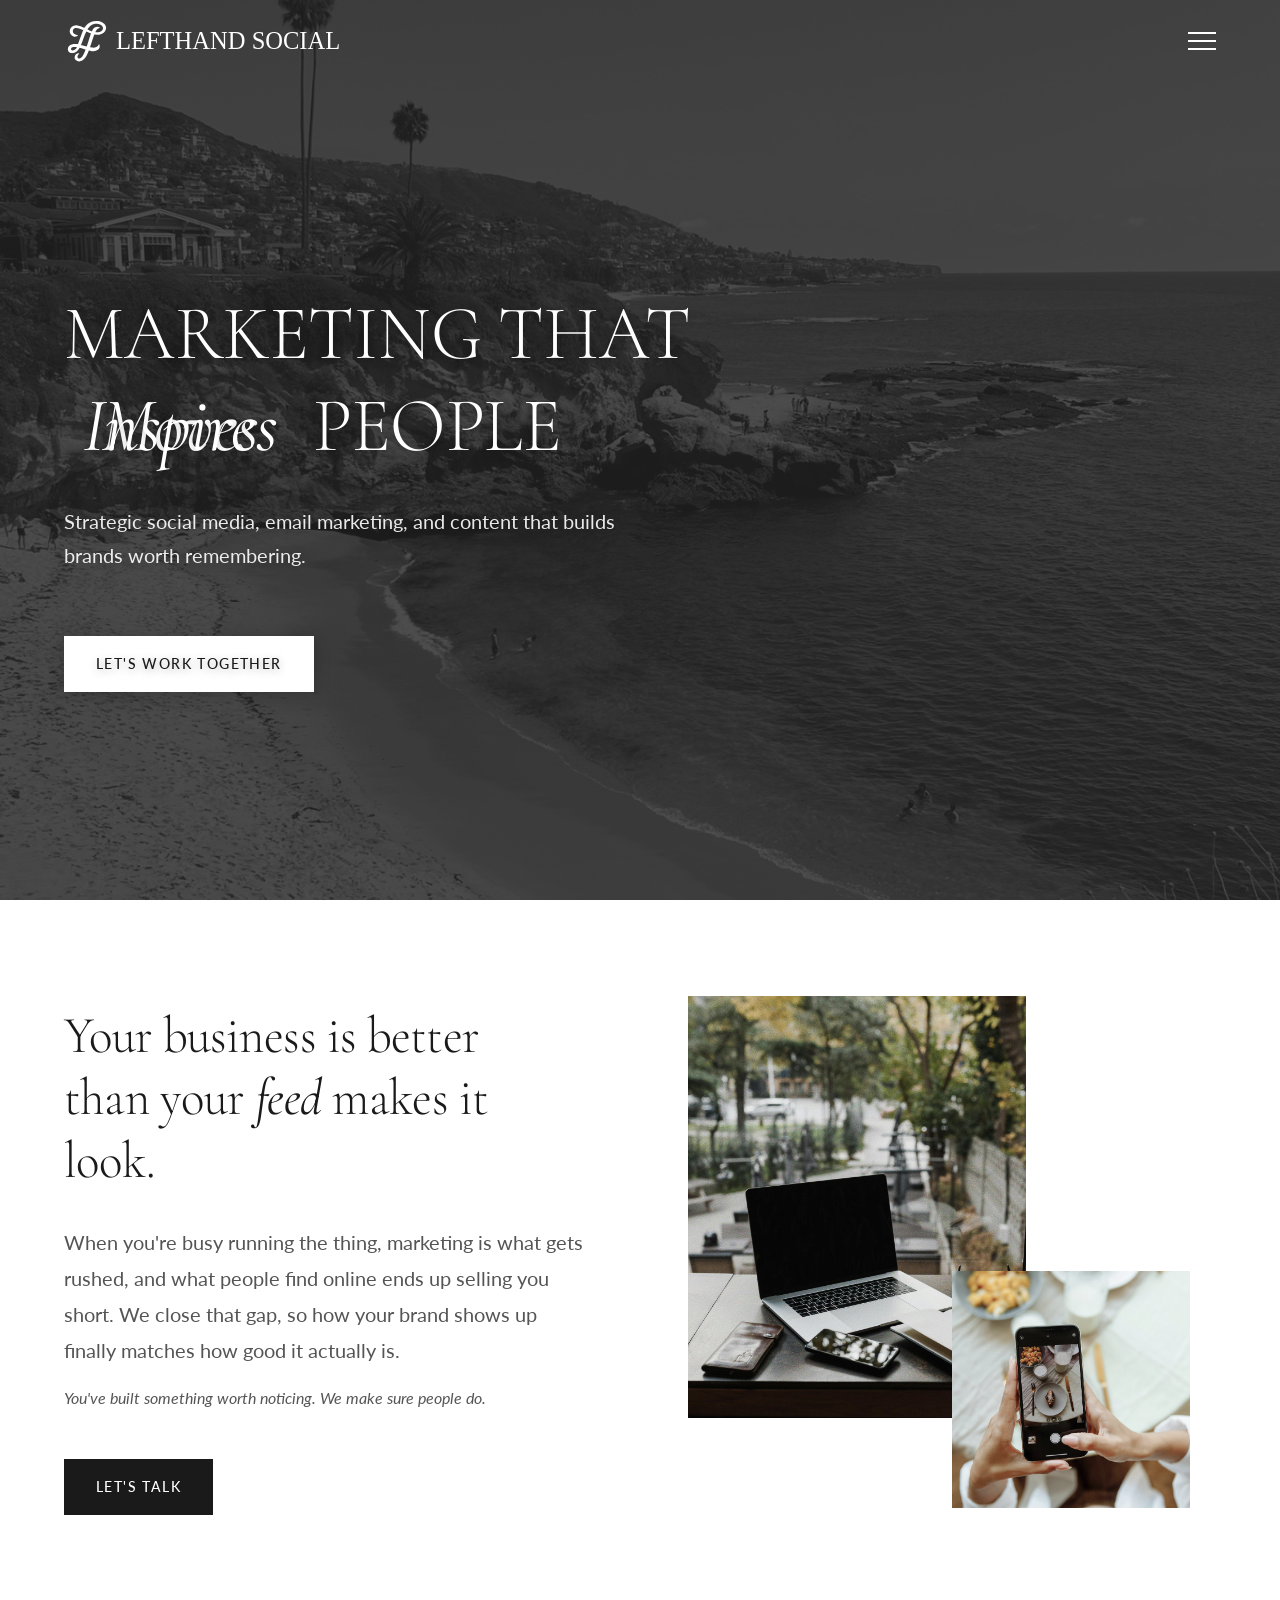
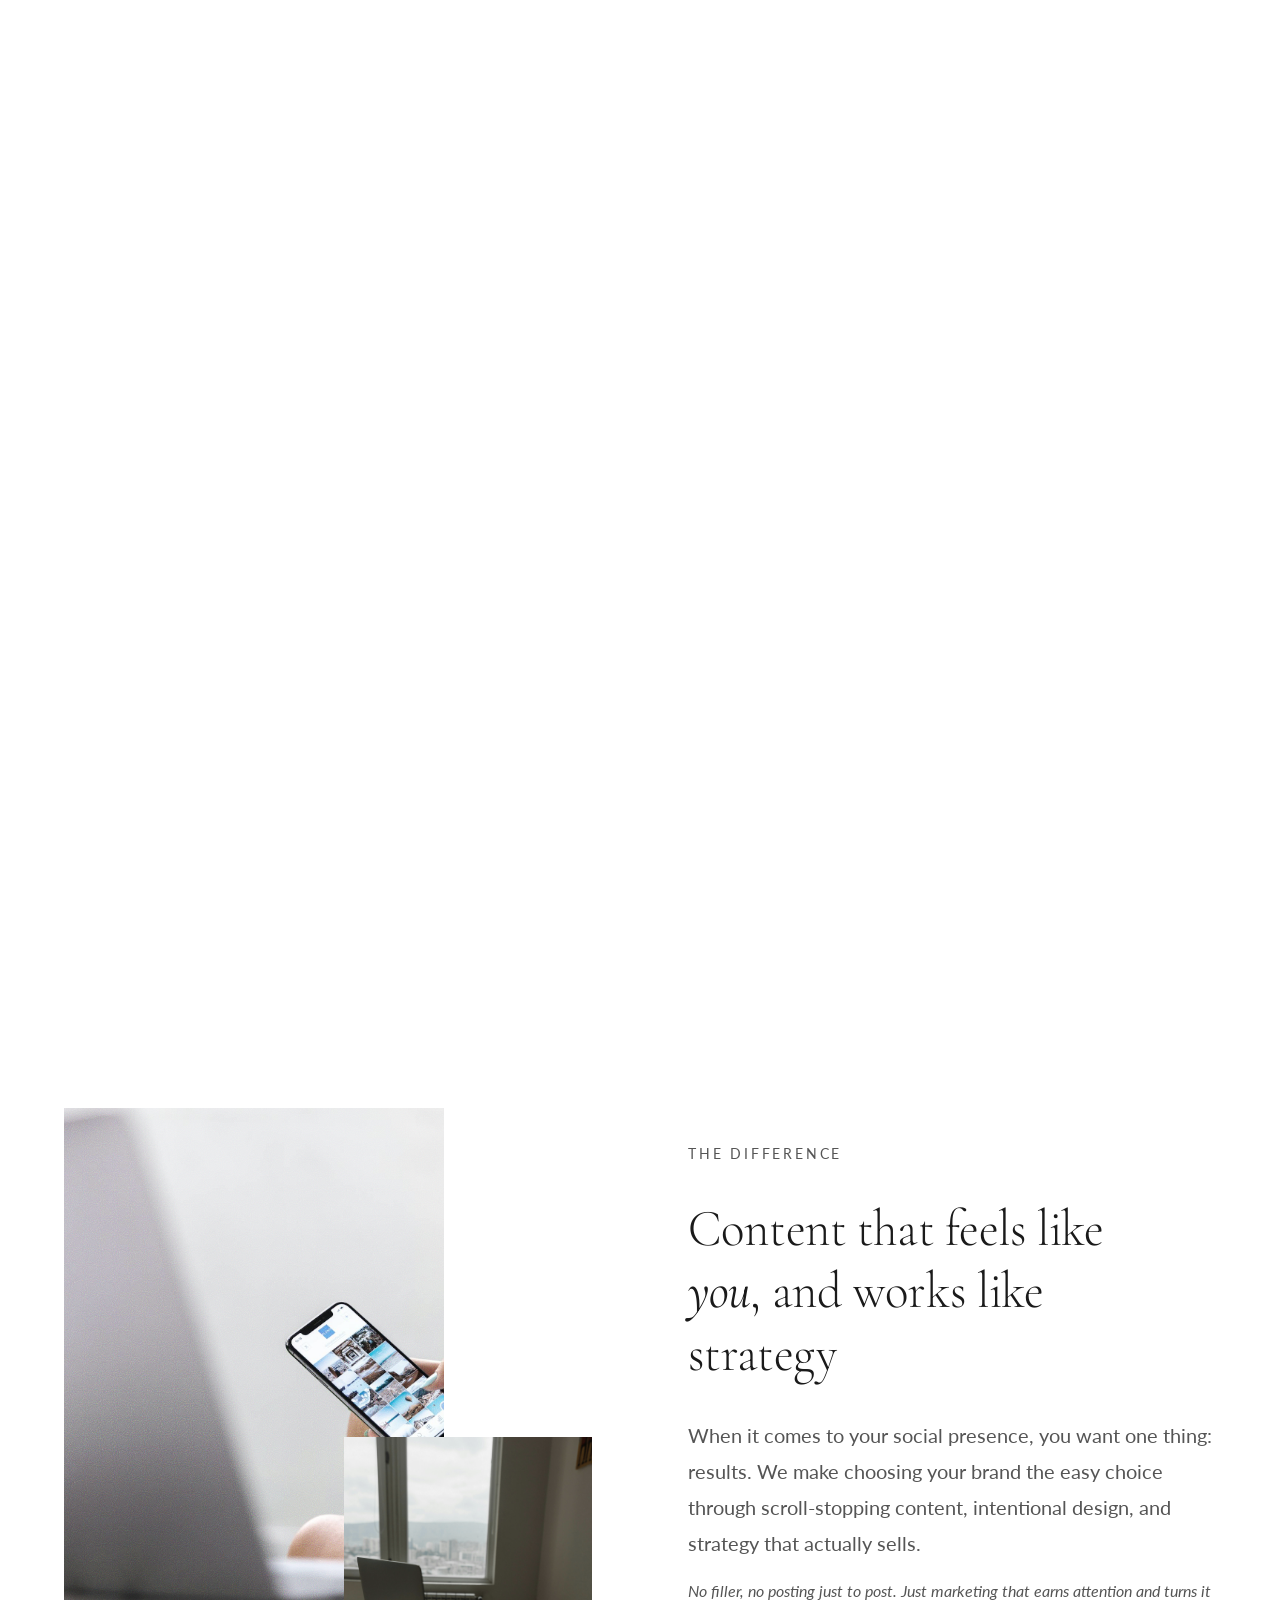
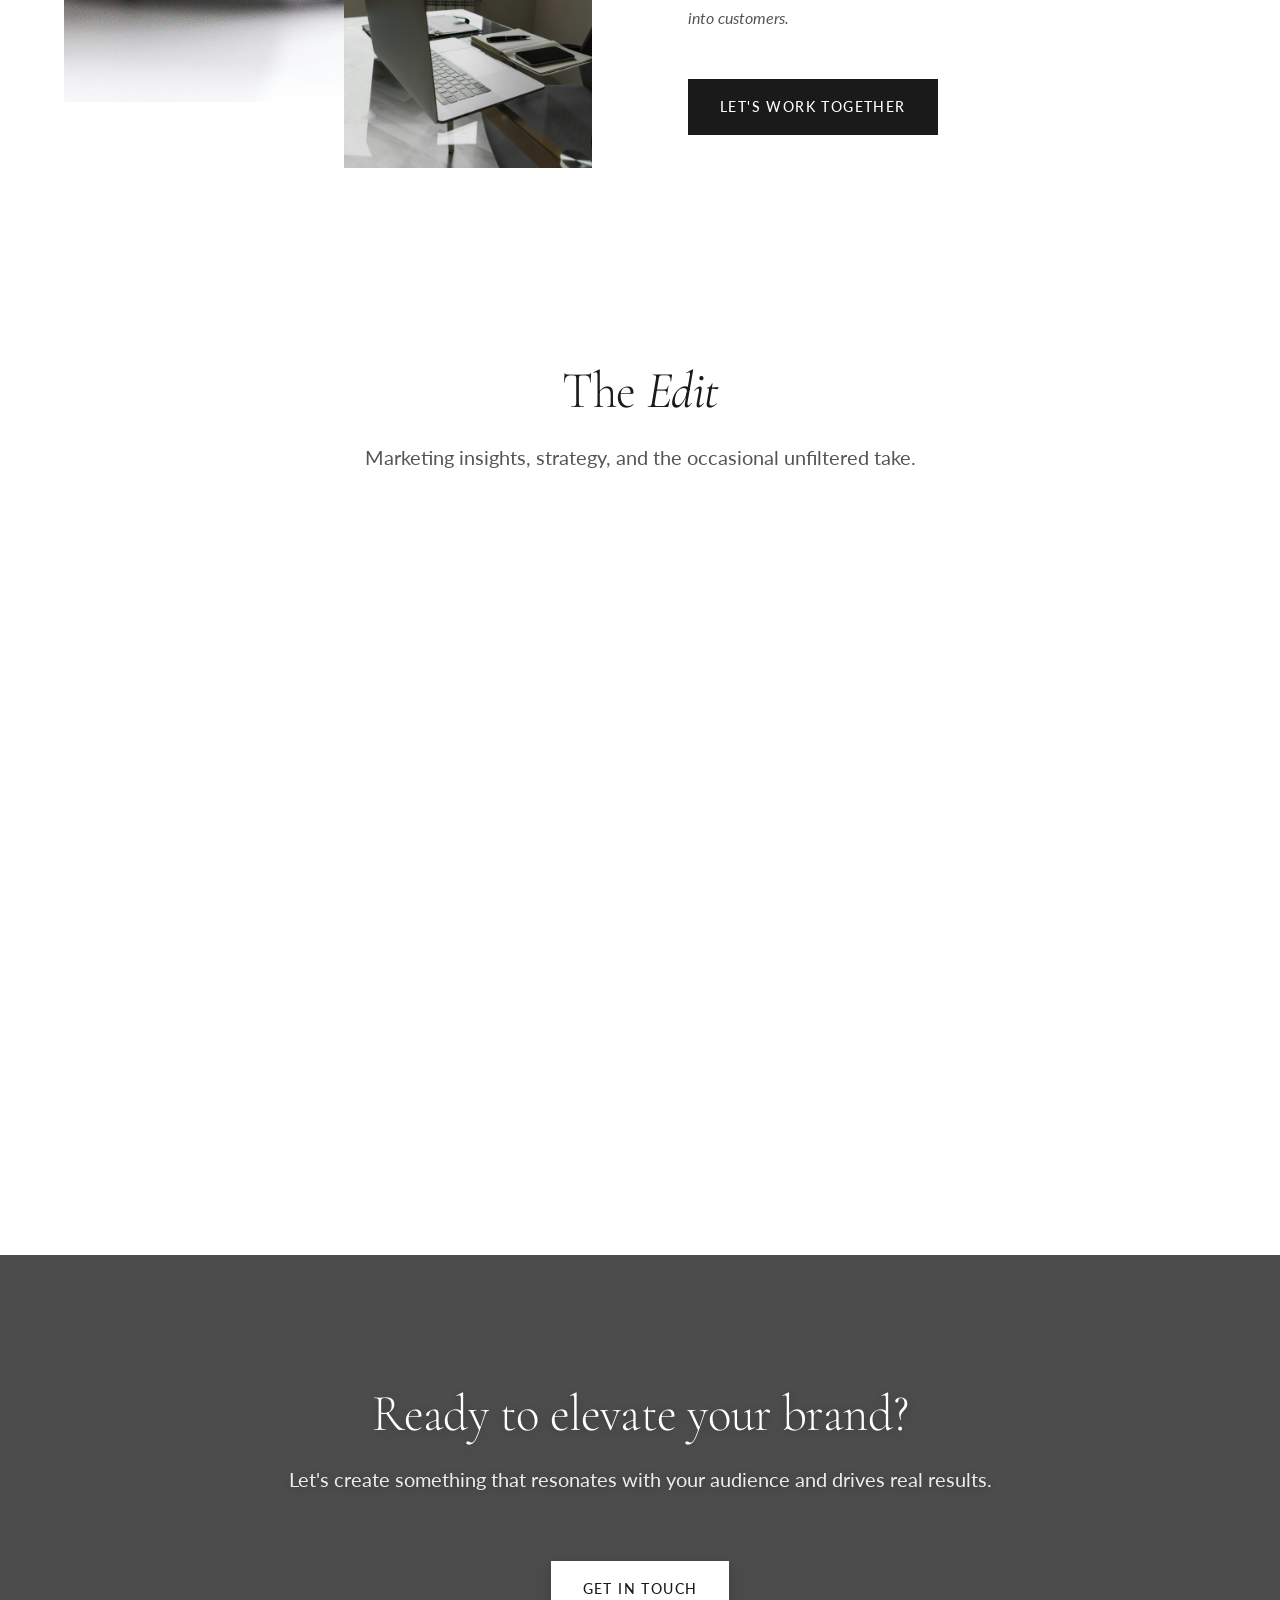
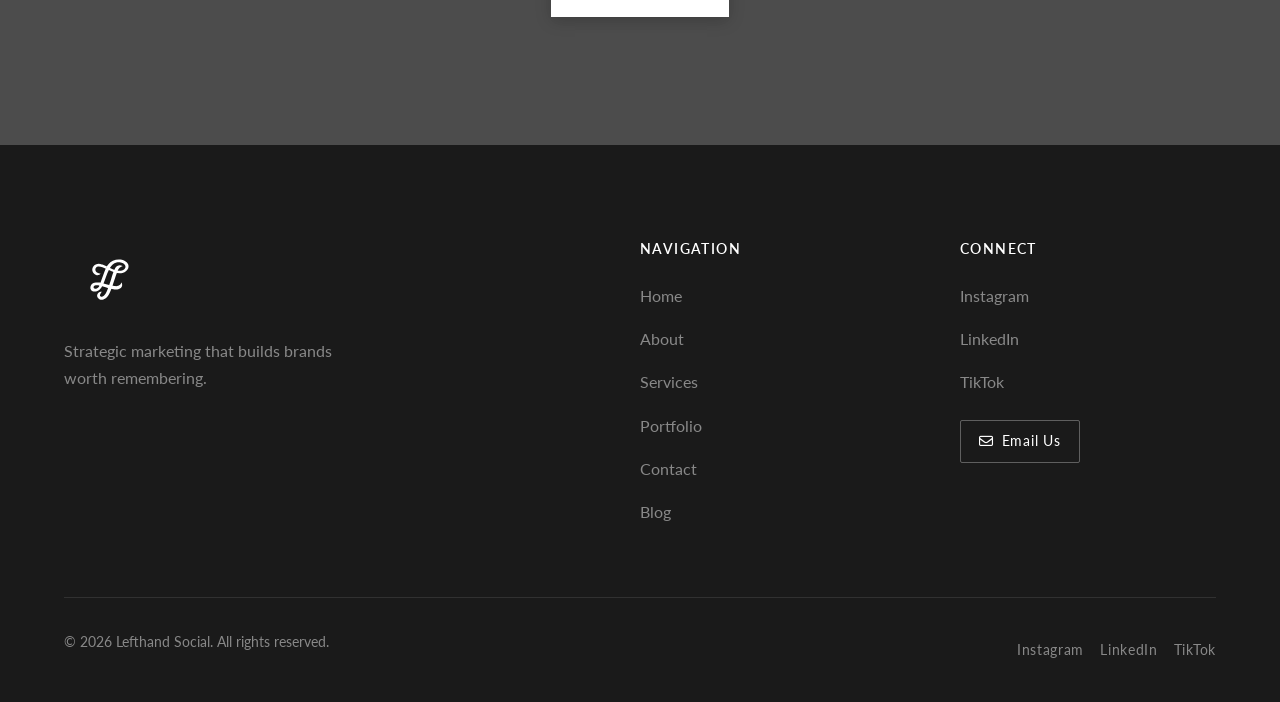
==== commit 57690281: "Update site email to info@lefthandsocial.com Swap all lefthandsocial@gmail.com references to the new" ====
--- a/index.html
+++ b/index.html
@@ -265,7 +265,7 @@
             <li><a href="https://www.linkedin.com/company/lefthand-social/" target="_blank">LinkedIn</a></li>
             <li><a href="https://tiktok.com/@lefthandsocial" target="_blank">TikTok</a></li>
           </ul>
-          <a href="mailto:lefthandsocial@gmail.com" class="footer-email-btn"><i class="fa-regular fa-envelope"></i> Email Us</a>
+          <a href="mailto:info@lefthandsocial.com" class="footer-email-btn"><i class="fa-regular fa-envelope"></i> Email Us</a>
         </div>
       </div>
       <div class="footer-bottom">
--- a/css/styles.css
+++ b/css/styles.css
@@ -1288,6 +1288,7 @@
 .blog-cover {
   display: grid;
   grid-template-columns: 1.4fr 1fr 1fr;
+  grid-template-rows: 1fr;
   gap: 2px;
   width: 100%;
   height: 100%;
@@ -1297,7 +1298,9 @@
 
 .blog-cover img {
   width: 100%;
-  height: 100%;
+  height: auto;
+  min-height: 0;
+  align-self: stretch;
   object-fit: cover;
   filter: grayscale(25%);
   transition: filter var(--transition-medium), transform var(--transition-medium);
@@ -1353,26 +1356,30 @@
   color: var(--color-cream);
   display: inline-flex;
   align-items: center;
-  gap: var(--spacing-sm);
-  transition: transform var(--transition-fast), font-style var(--transition-fast);
+  position: relative;
+  transition: padding-left var(--transition-fast);
 }
 
 .services-list-bleed a::after {
   content: '\2197';
+  position: absolute;
+  left: 100%;
+  top: 50%;
+  margin-left: var(--spacing-sm);
   font-size: 0.4em;
   opacity: 0;
-  transform: translateX(-10px);
+  transform: translate(-10px, -50%);
   transition: opacity var(--transition-fast), transform var(--transition-fast);
+  pointer-events: none;
 }
 
 .services-list-bleed a:hover {
-  font-style: italic;
-  transform: translateX(14px);
+  padding-left: 14px;
 }
 
 .services-list-bleed a:hover::after {
   opacity: 1;
-  transform: translateX(0);
+  transform: translate(0, -50%);
 }
 
 .services-bleed-more {
@@ -1435,7 +1442,12 @@
 
 /* --- Who We've Worked With --- */
 .client-section {
-  padding: var(--spacing-lg) 0;
+  padding: var(--spacing-lg) 0 var(--spacing-md);
+}
+
+/* Tighten the gap between the logo marquee and the section that follows it */
+.client-section + .section {
+  padding-top: var(--spacing-md);
 }
 
 /* Rotating logo banner */
@@ -2110,10 +2122,32 @@
   height: 80px;
   border-radius: 50%;
   object-fit: cover;
+  display: block;
+}
+
+.blog-post-author-avatar {
+  flex-shrink: 0;
+  line-height: 0;
+  transition: opacity var(--transition-fast);
+}
+
+.blog-post-author-avatar:hover {
+  opacity: 0.85;
 }
 
 .blog-post-author h4 {
   margin-bottom: var(--spacing-xs);
+}
+
+.blog-post-author h4 a {
+  color: inherit;
+  text-decoration: none;
+  border-bottom: 1px solid transparent;
+  transition: border-color var(--transition-fast);
+}
+
+.blog-post-author h4 a:hover {
+  border-bottom-color: currentColor;
 }
 
 .blog-post-author p {
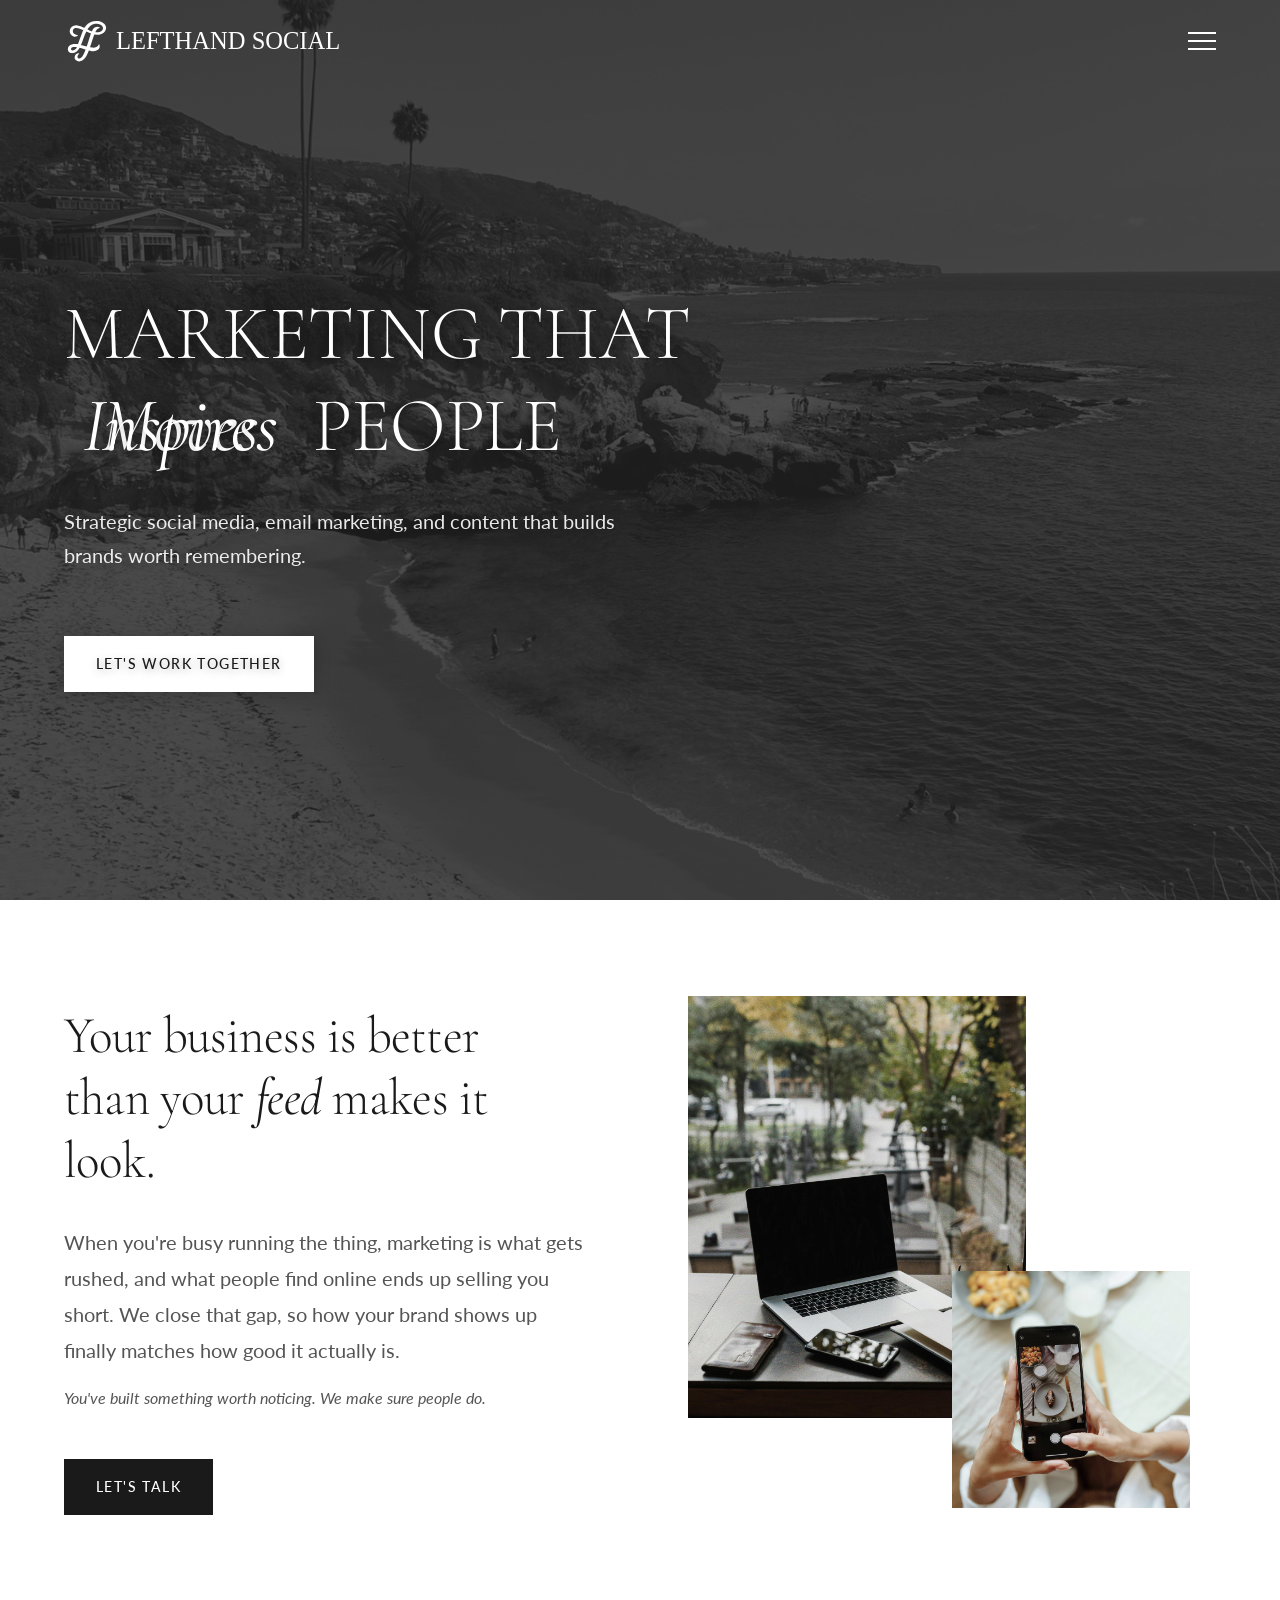
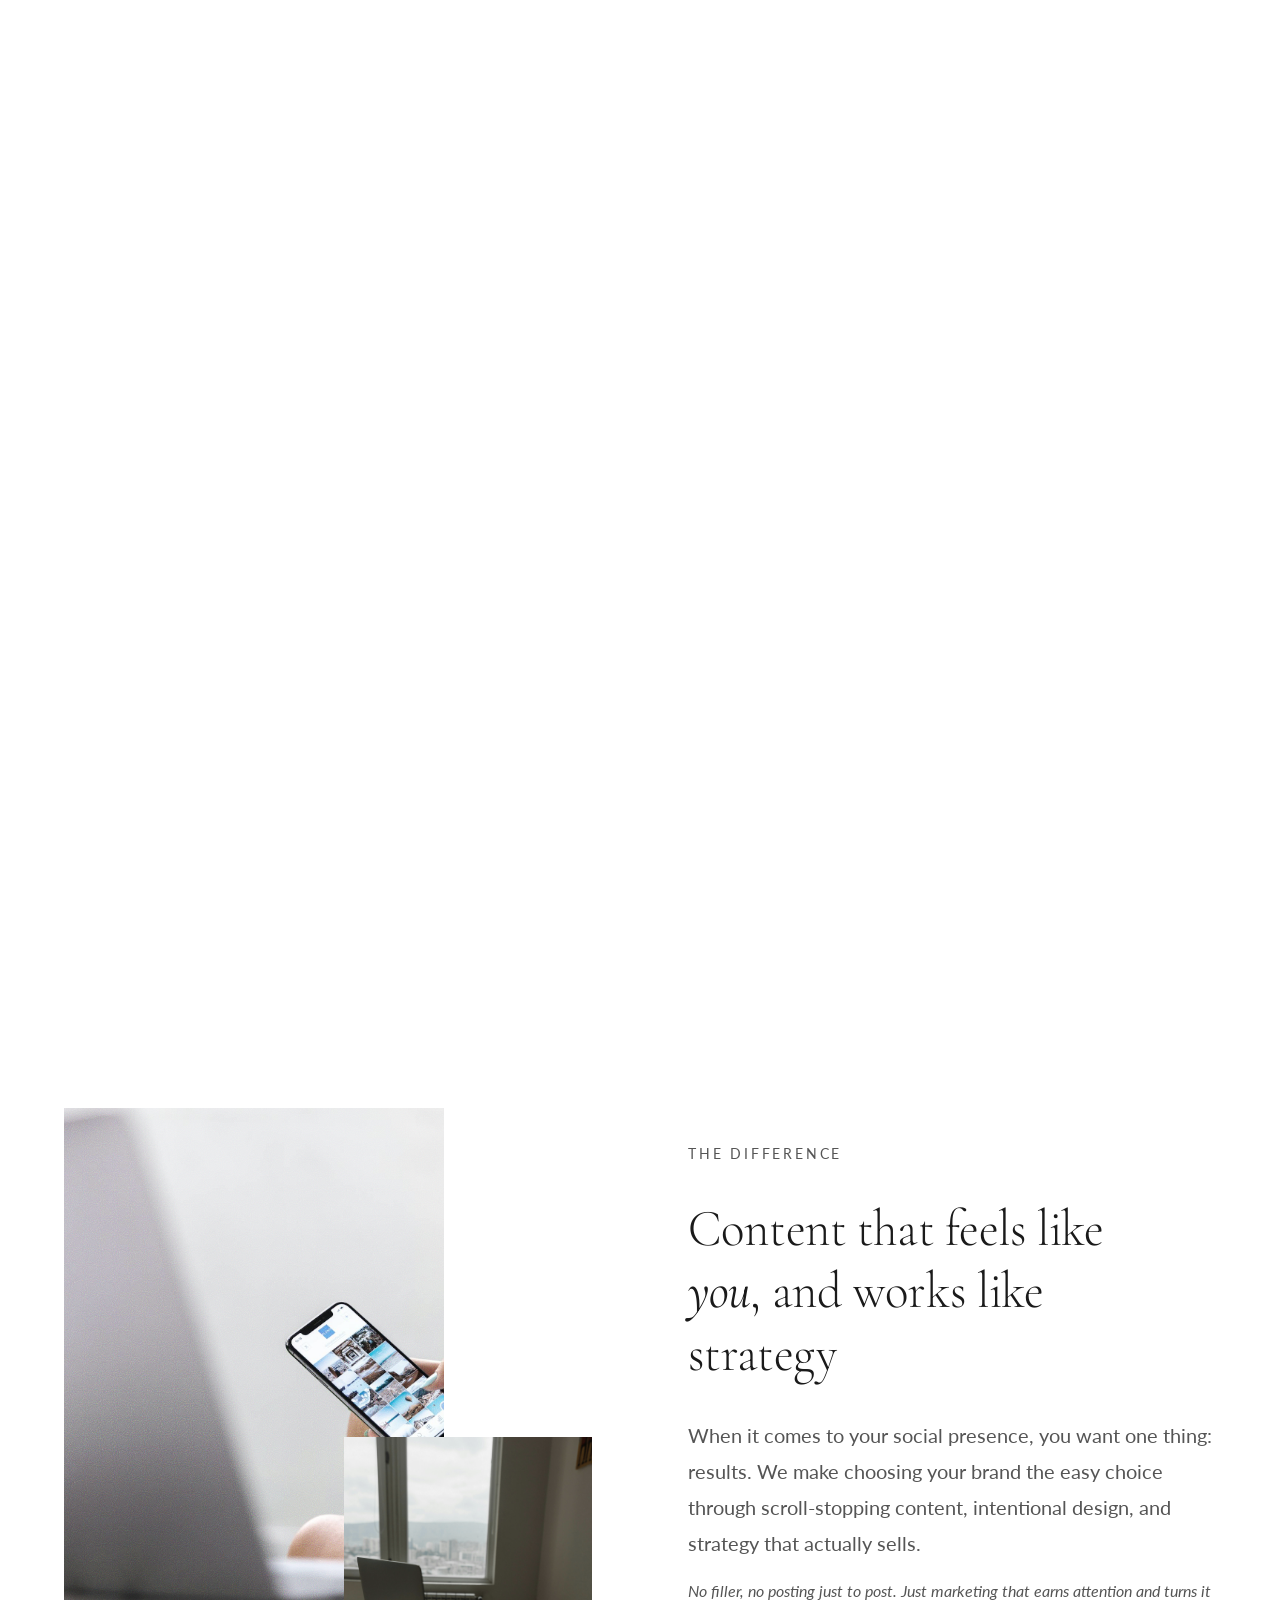
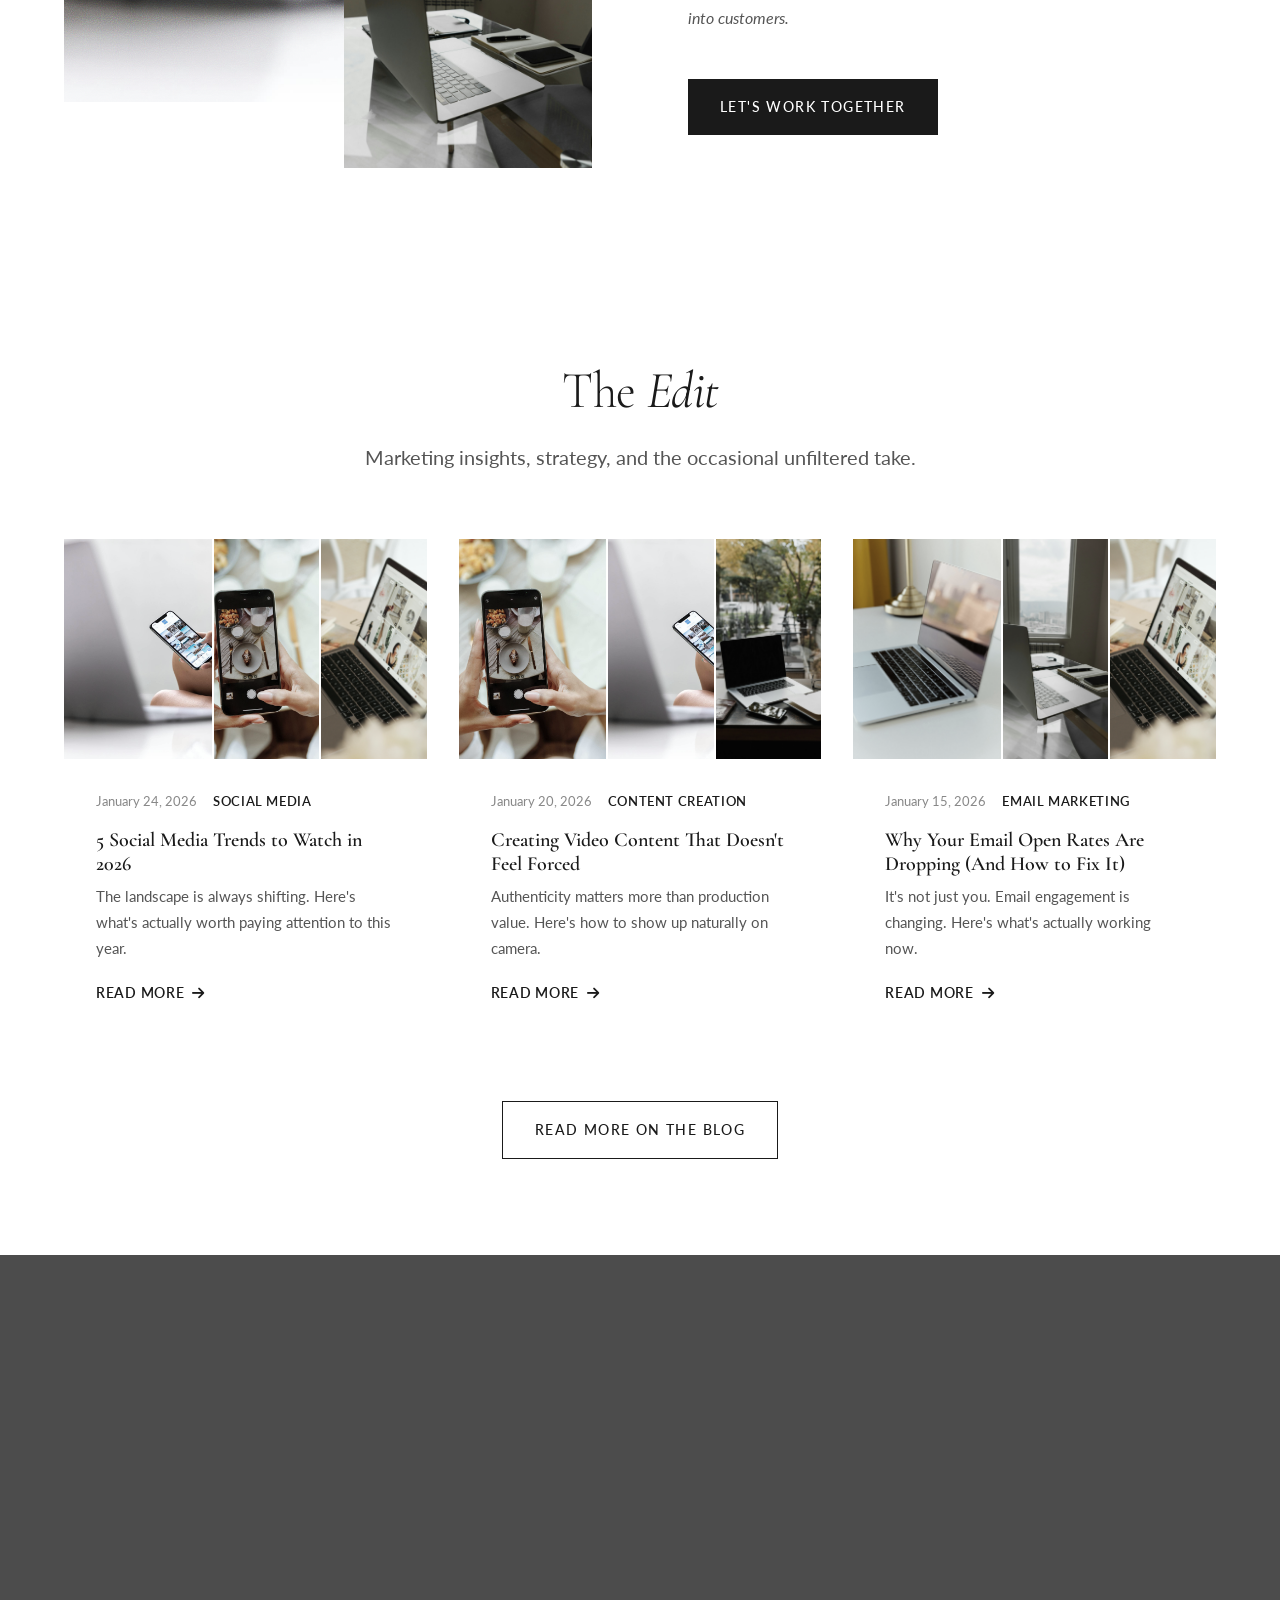
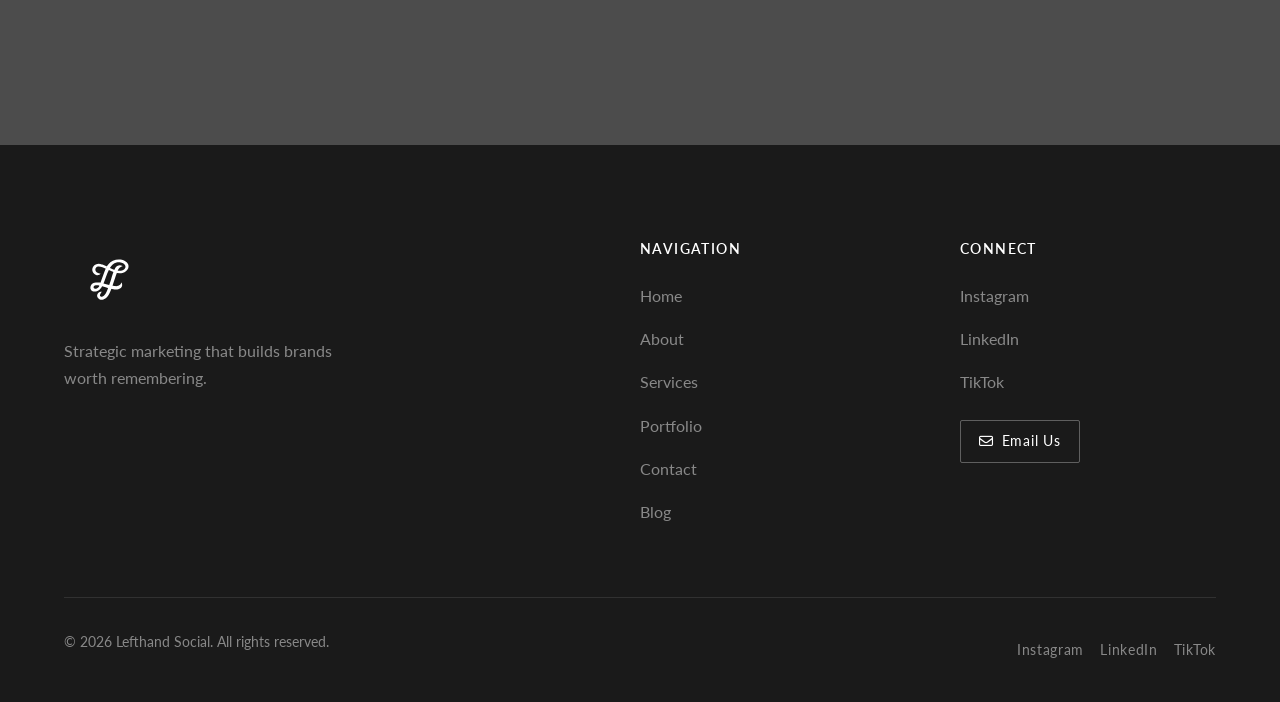
==== commit fd6cece7: "Add link-preview (Open Graph) tags site-wide and publish two blog posts - Add og:image/twitter:image" ====
--- a/index.html
+++ b/index.html
@@ -5,6 +5,19 @@
   <meta name="viewport" content="width=device-width, initial-scale=1.0">
   <meta name="description" content="Lefthand Social - Strategic social media, email marketing, and content that builds brands worth remembering.">
   <title>Lefthand Social | Marketing That Moves People</title>
+
+  <!-- Open Graph / link preview (texts, iMessage, social) -->
+  <meta property="og:type" content="website">
+  <meta property="og:title" content="Lefthand Social | Marketing That Moves People">
+  <meta property="og:description" content="Strategic social media, email marketing, and content that builds brands worth remembering.">
+  <meta property="og:url" content="https://lefthandsocial.com/">
+  <meta property="og:image" content="https://lefthandsocial.com/images/laptop-window-light-og.jpg">
+  <meta property="og:image:width" content="1200">
+  <meta property="og:image:height" content="630">
+  <meta name="twitter:card" content="summary_large_image">
+  <meta name="twitter:title" content="Lefthand Social | Marketing That Moves People">
+  <meta name="twitter:description" content="Strategic social media, email marketing, and content that builds brands worth remembering.">
+  <meta name="twitter:image" content="https://lefthandsocial.com/images/laptop-window-light-og.jpg">
 
   <!-- Favicon -->
   <link rel="icon" type="image/png" sizes="32x32" href="images/favicon.png">
@@ -265,7 +278,7 @@
             <li><a href="https://www.linkedin.com/company/lefthand-social/" target="_blank">LinkedIn</a></li>
             <li><a href="https://tiktok.com/@lefthandsocial" target="_blank">TikTok</a></li>
           </ul>
-          <a href="mailto:info@lefthandsocial.com" class="footer-email-btn"><i class="fa-regular fa-envelope"></i> Email Us</a>
+          <a href="mailto:hello@lefthandsocial.com" class="footer-email-btn"><i class="fa-regular fa-envelope"></i> Email Us</a>
         </div>
       </div>
       <div class="footer-bottom">
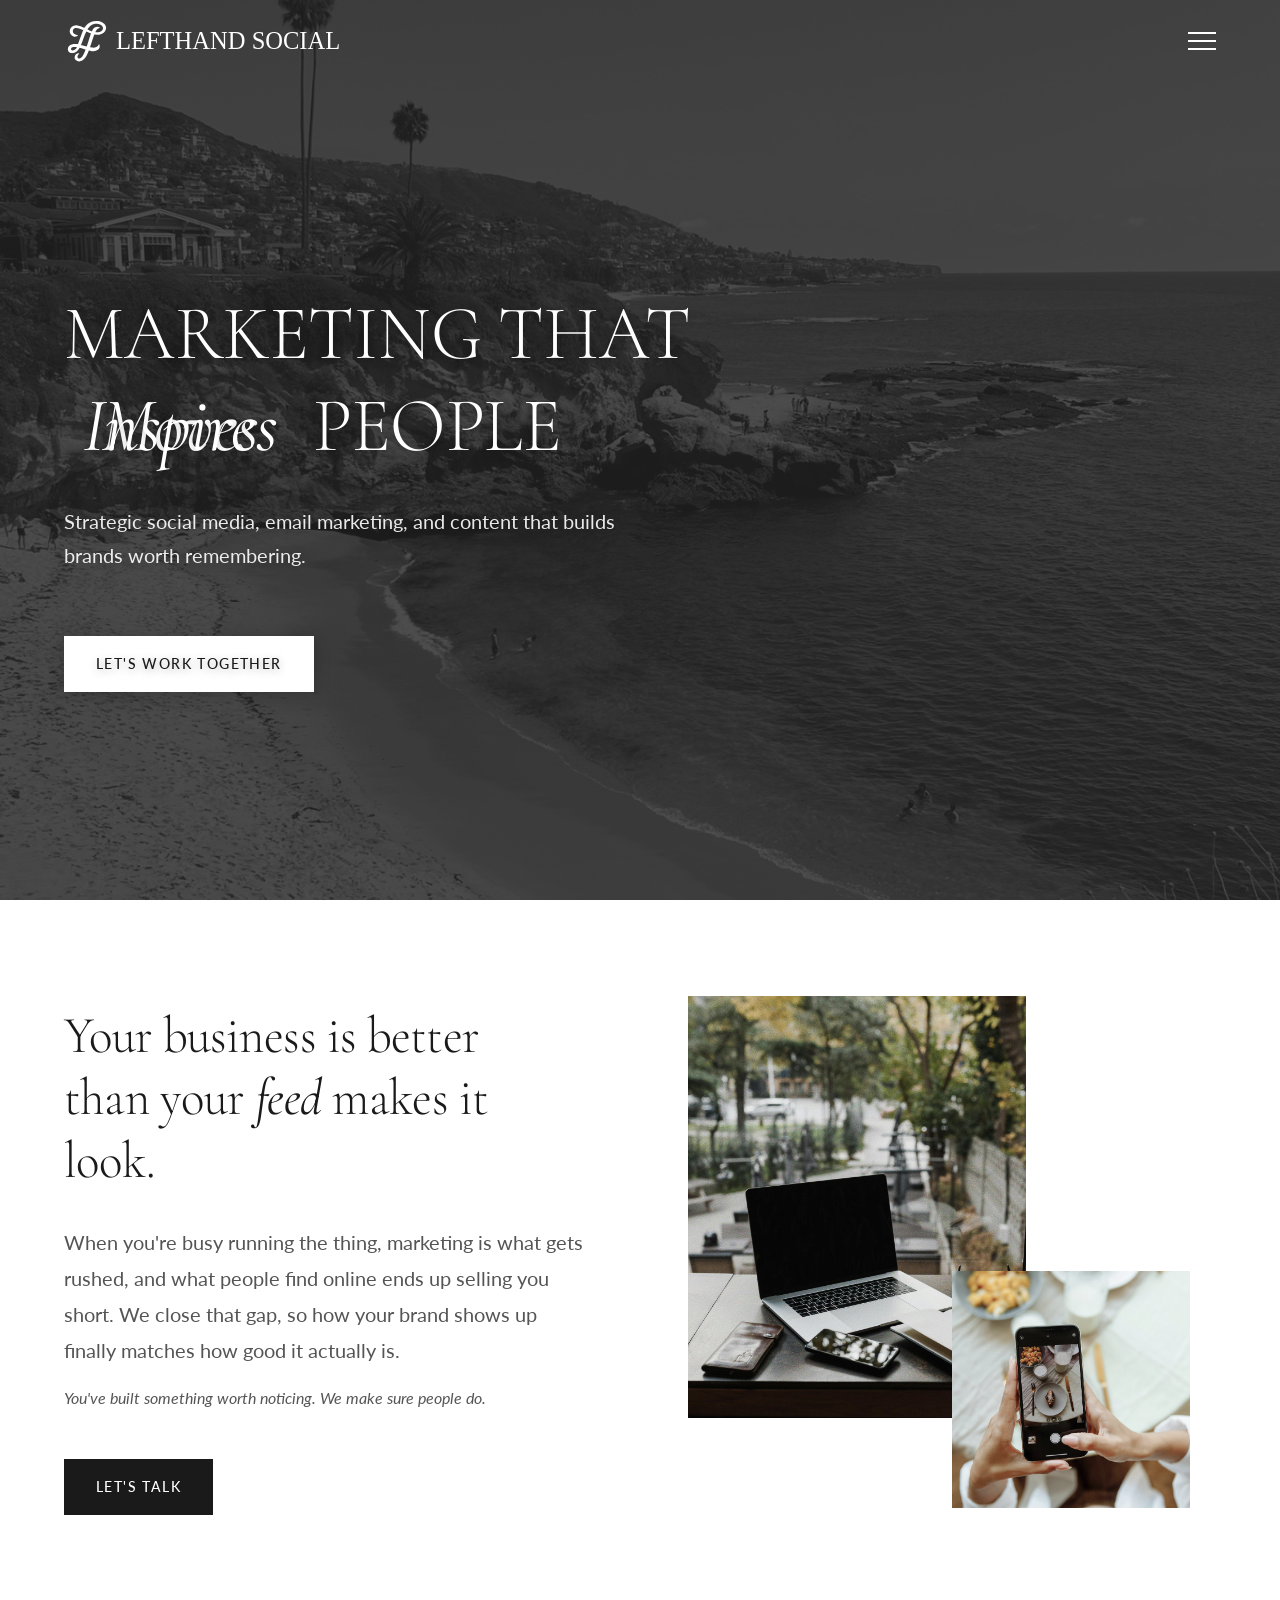
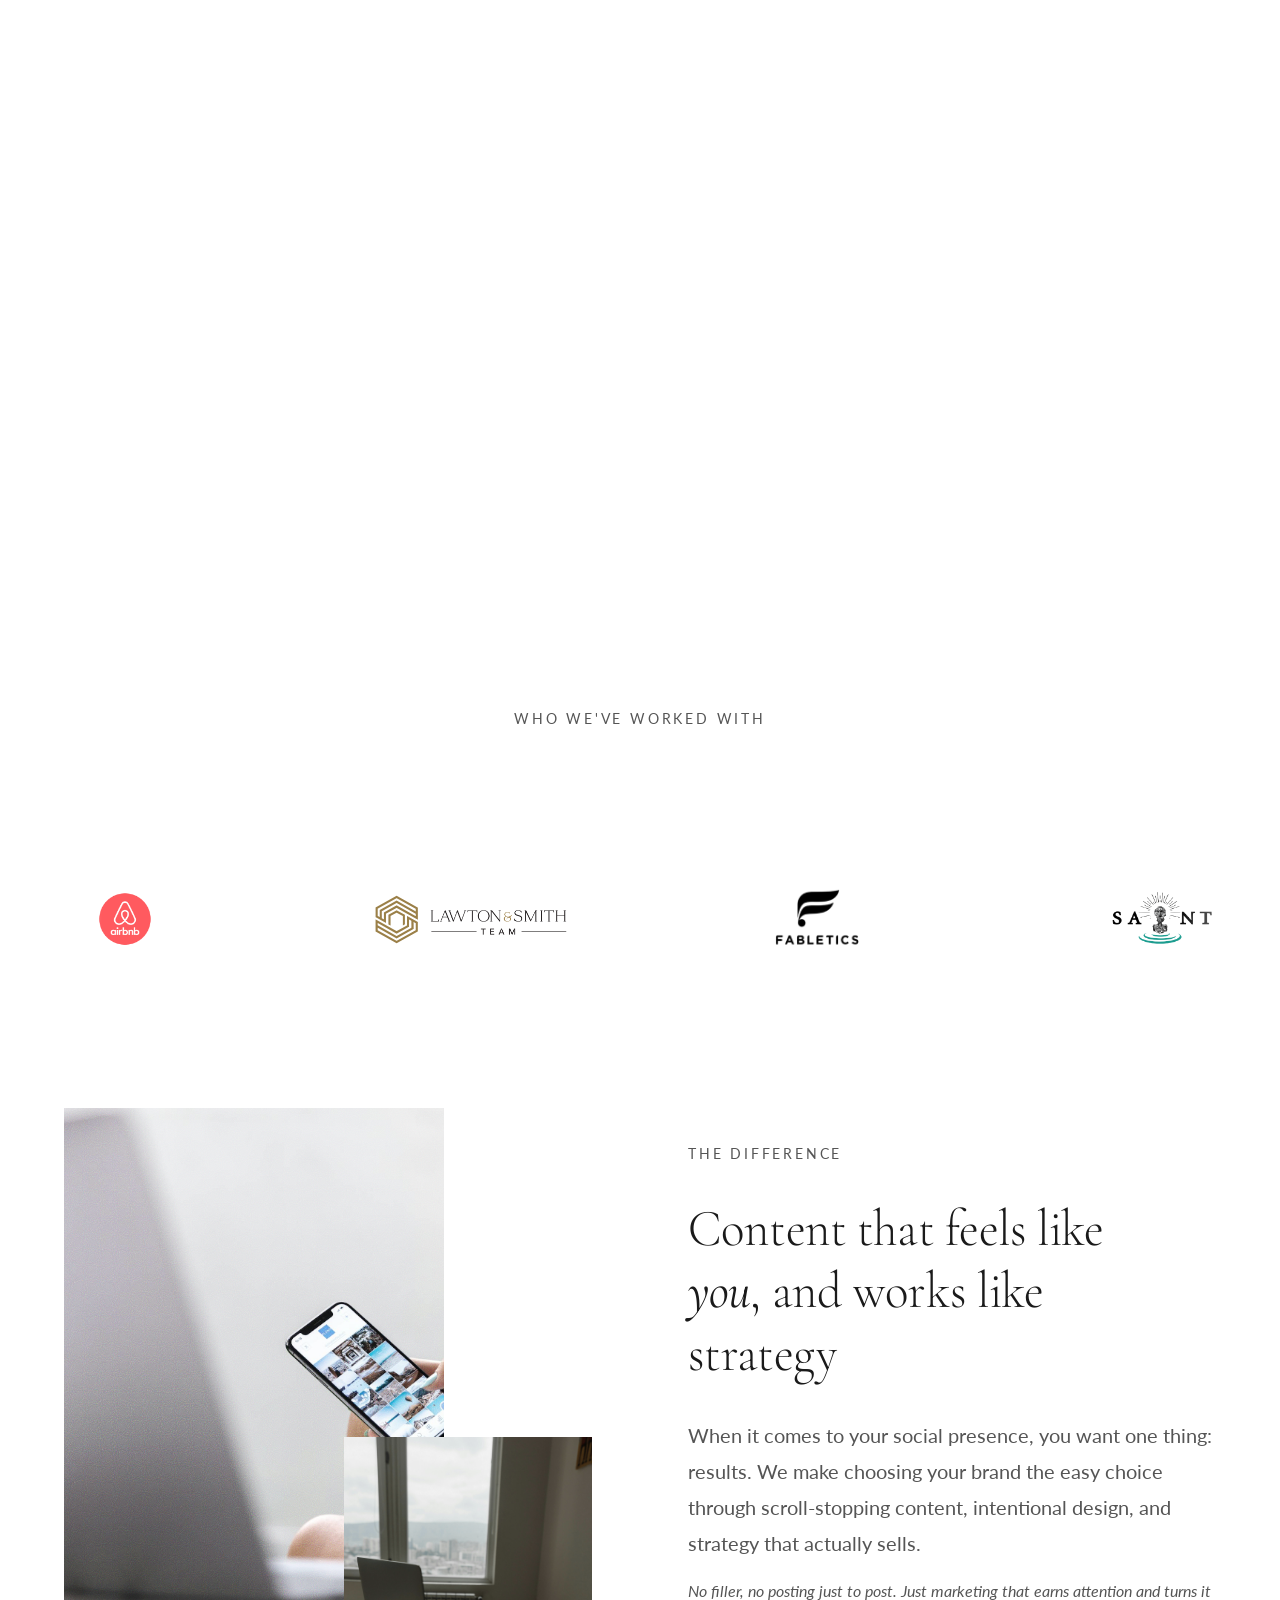
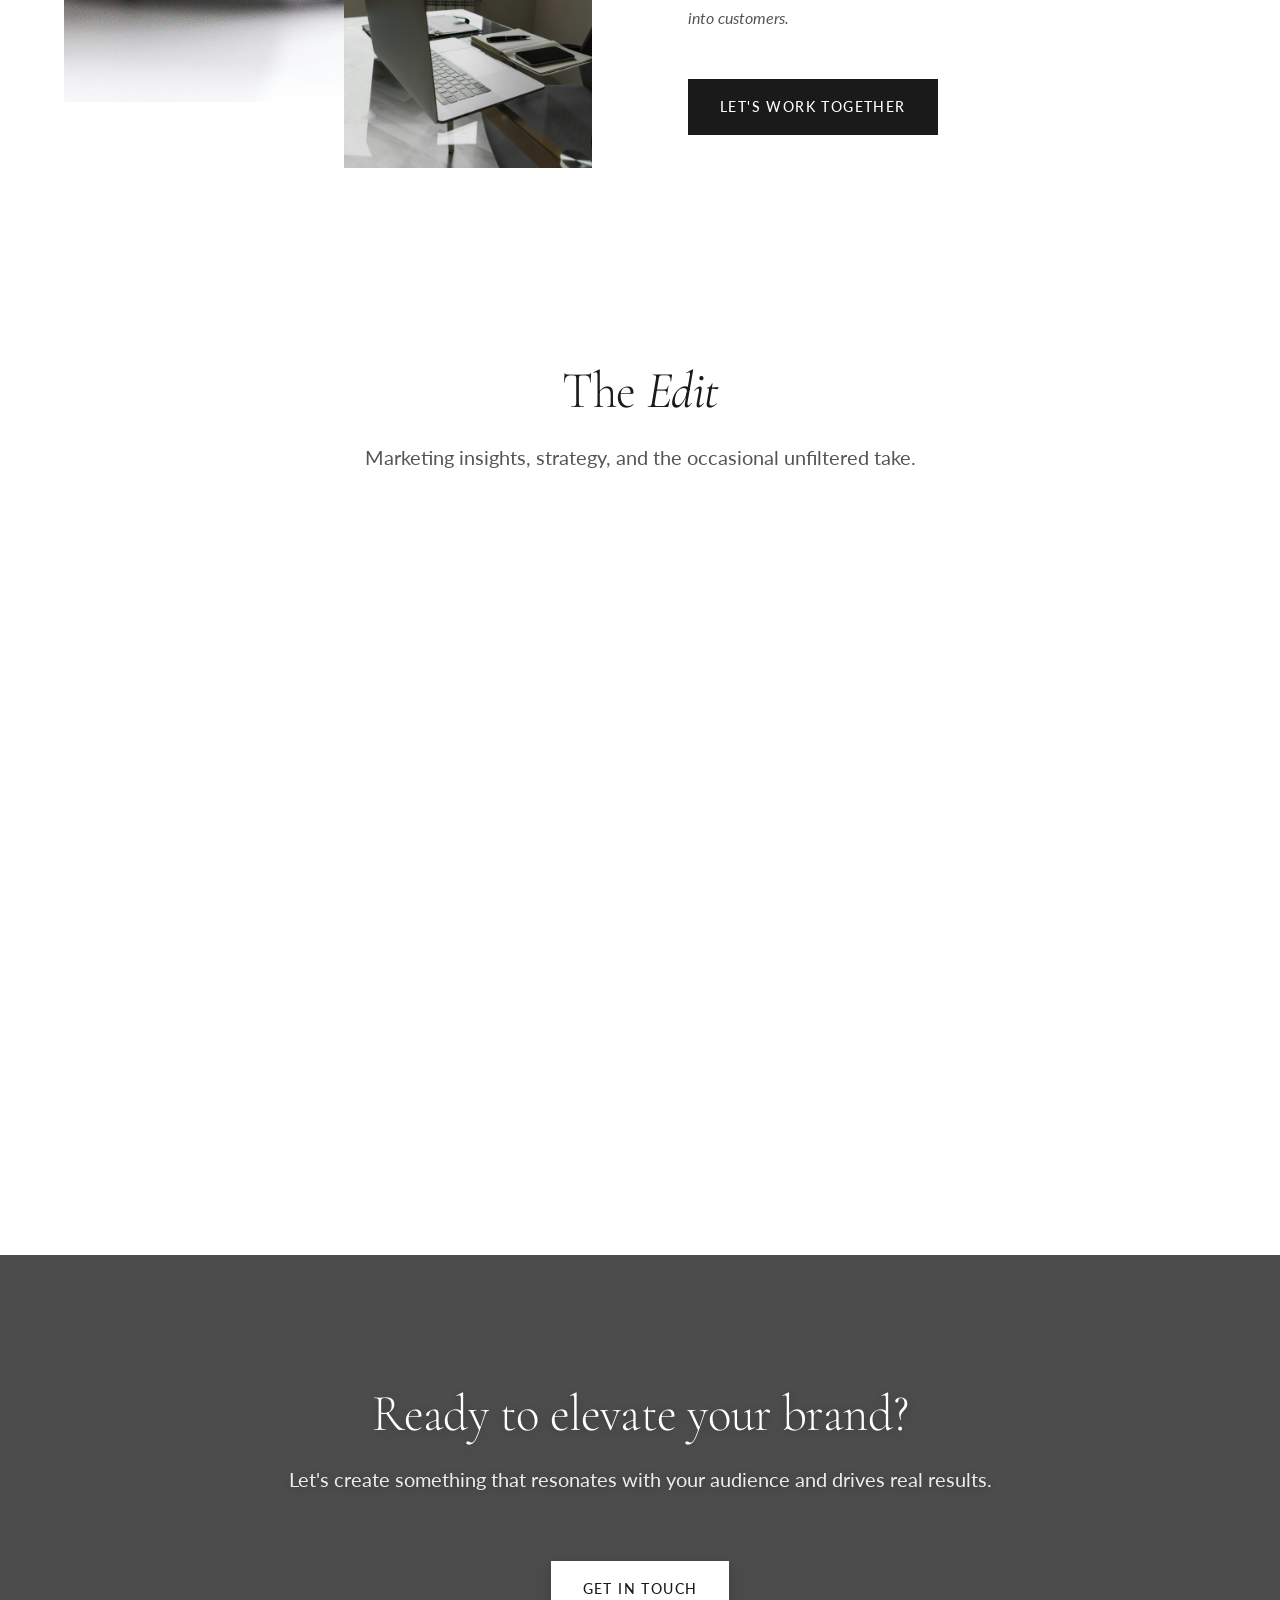
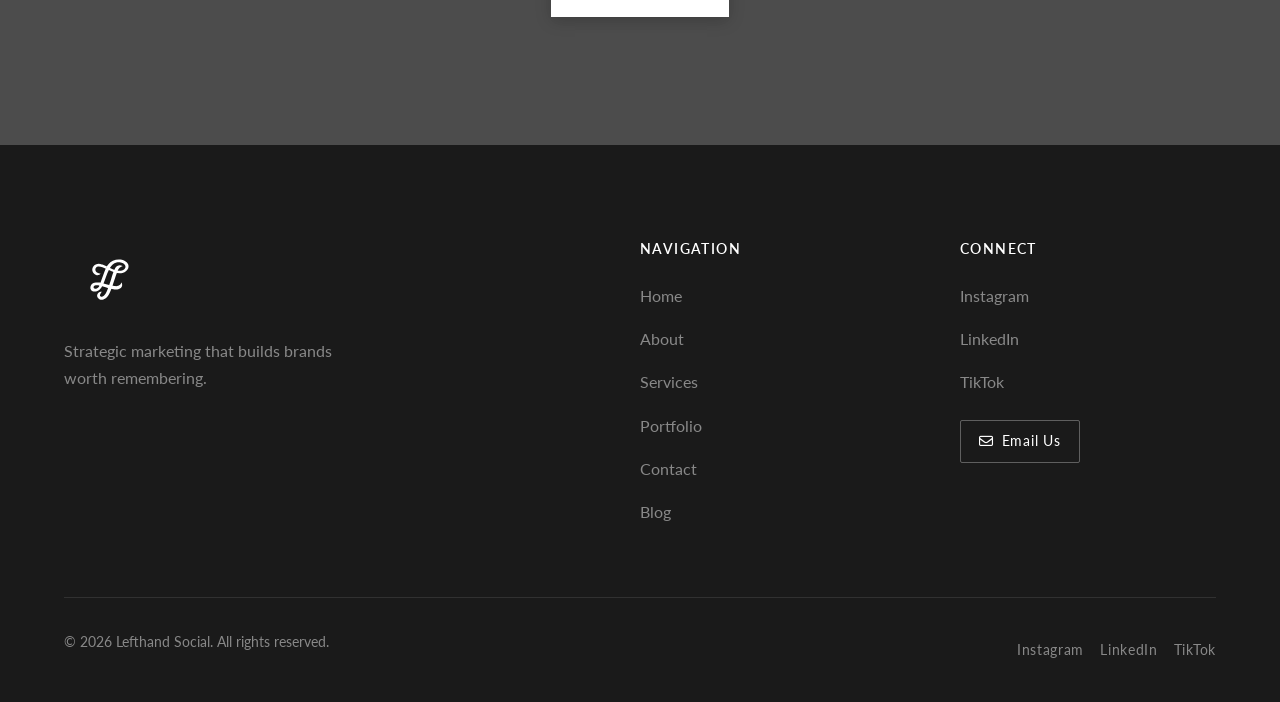
==== commit 1da34502: "Cache-bust link-preview image URL (?v=2) Co-Authored-By: Claude Opus 4.8 <noreply@anthropic.com>" ====
--- a/index.html
+++ b/index.html
@@ -11,13 +11,13 @@
   <meta property="og:title" content="Lefthand Social | Marketing That Moves People">
   <meta property="og:description" content="Strategic social media, email marketing, and content that builds brands worth remembering.">
   <meta property="og:url" content="https://lefthandsocial.com/">
-  <meta property="og:image" content="https://lefthandsocial.com/images/laptop-window-light-og.jpg">
+  <meta property="og:image" content="https://lefthandsocial.com/images/laptop-window-light-og.jpg?v=2">
   <meta property="og:image:width" content="1200">
   <meta property="og:image:height" content="630">
   <meta name="twitter:card" content="summary_large_image">
   <meta name="twitter:title" content="Lefthand Social | Marketing That Moves People">
   <meta name="twitter:description" content="Strategic social media, email marketing, and content that builds brands worth remembering.">
-  <meta name="twitter:image" content="https://lefthandsocial.com/images/laptop-window-light-og.jpg">
+  <meta name="twitter:image" content="https://lefthandsocial.com/images/laptop-window-light-og.jpg?v=2">
 
   <!-- Favicon -->
   <link rel="icon" type="image/png" sizes="32x32" href="images/favicon.png">
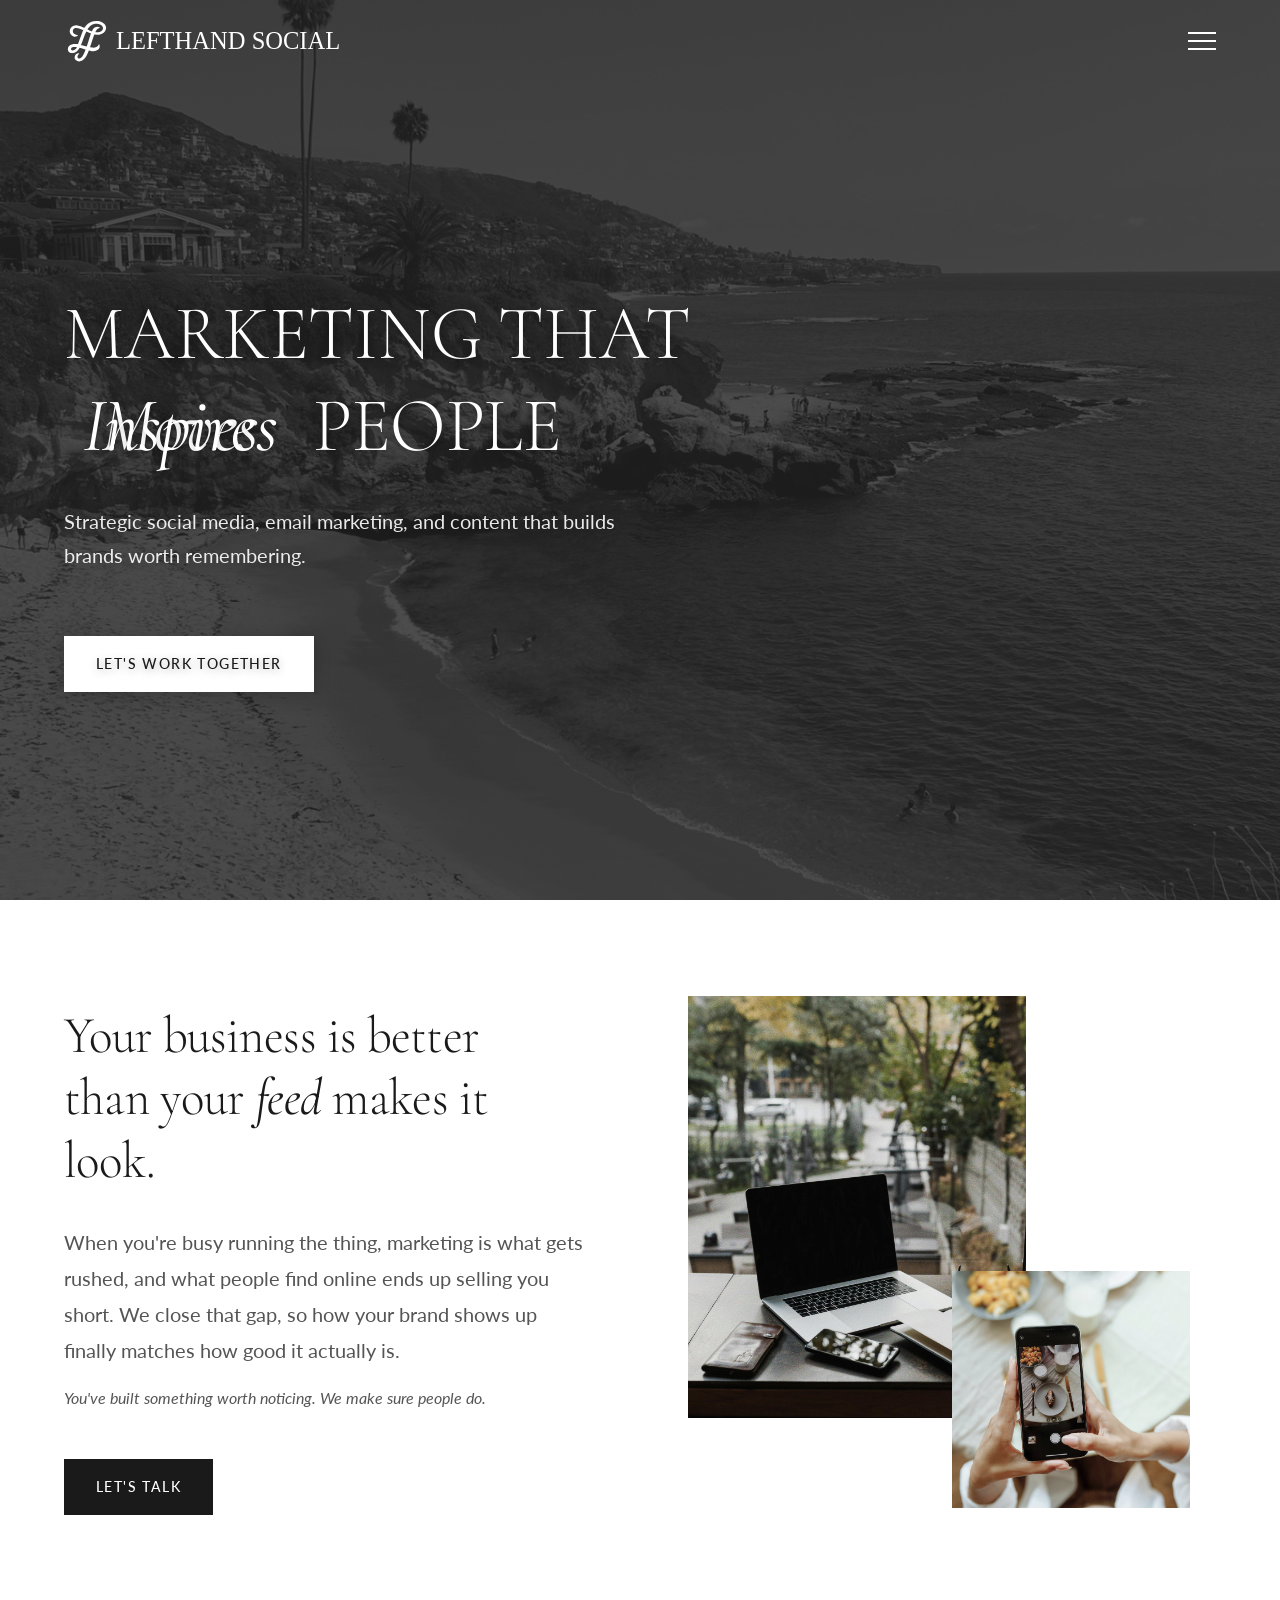
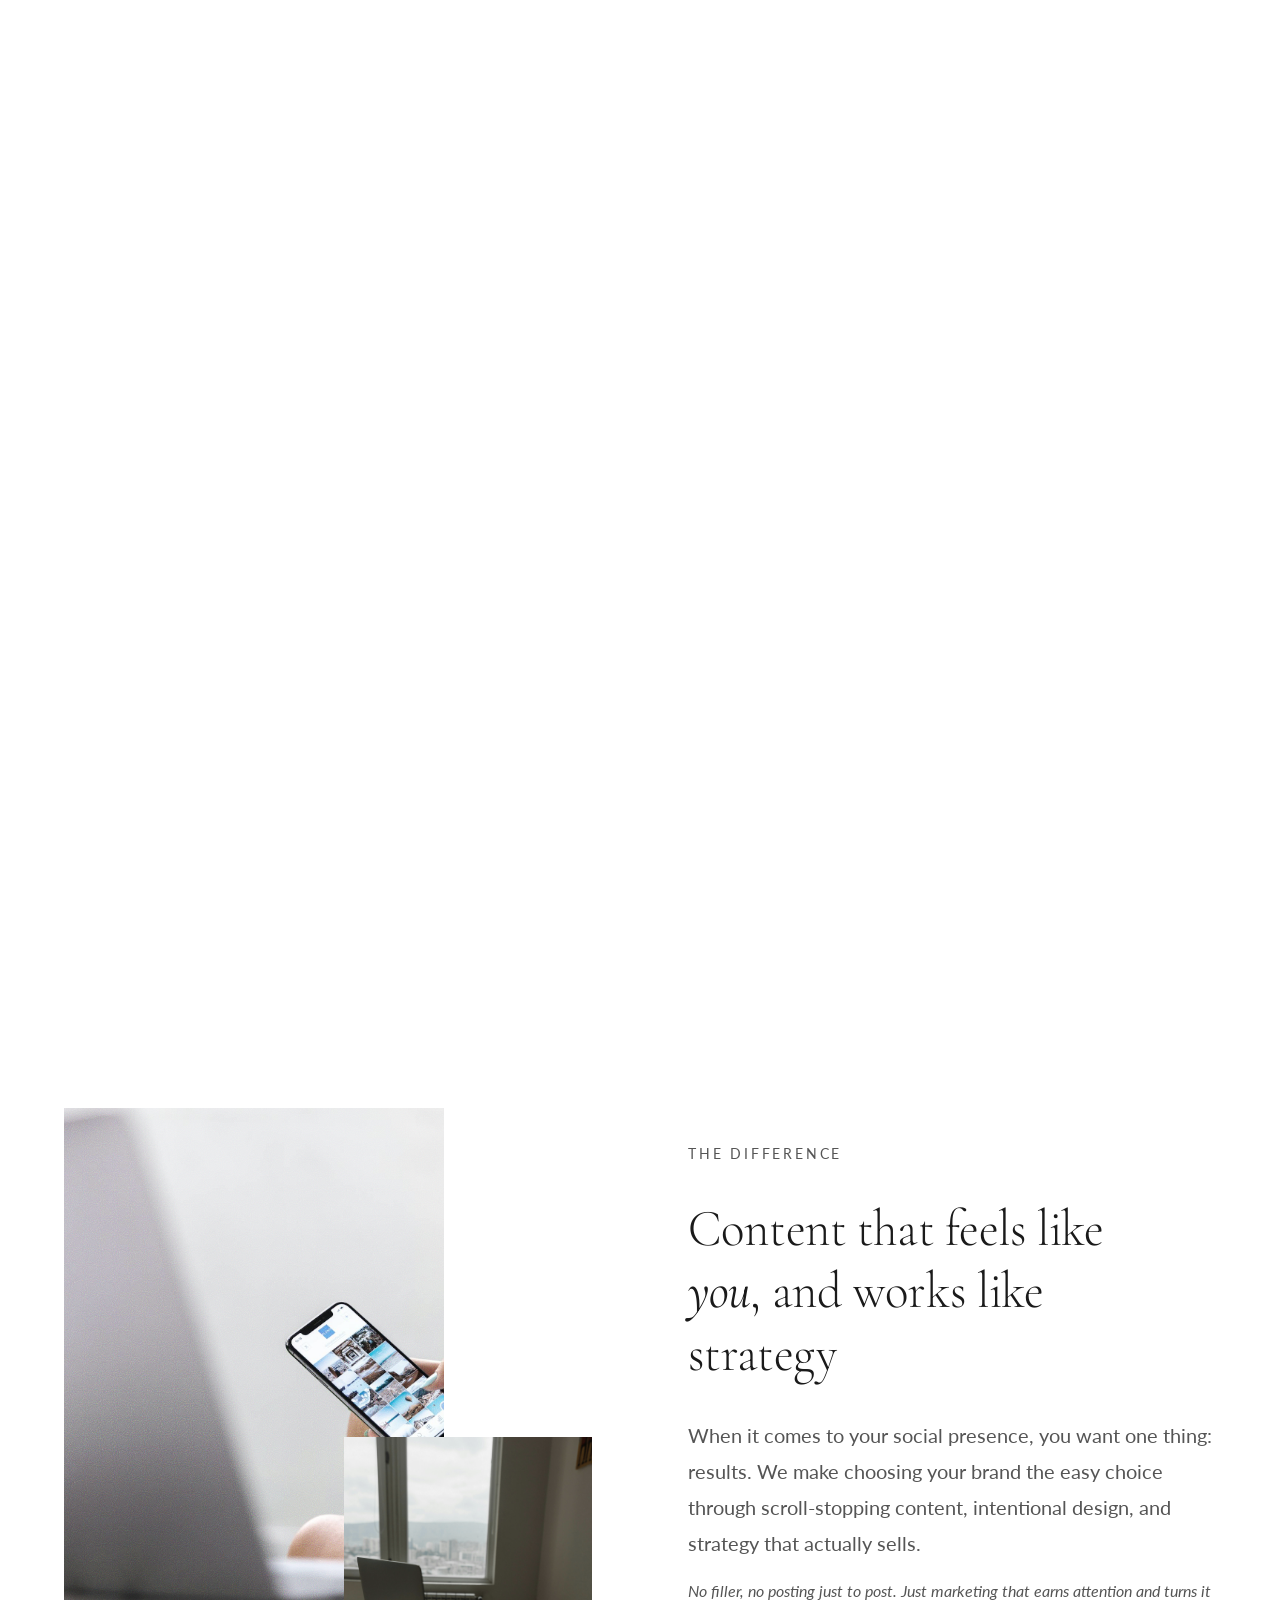
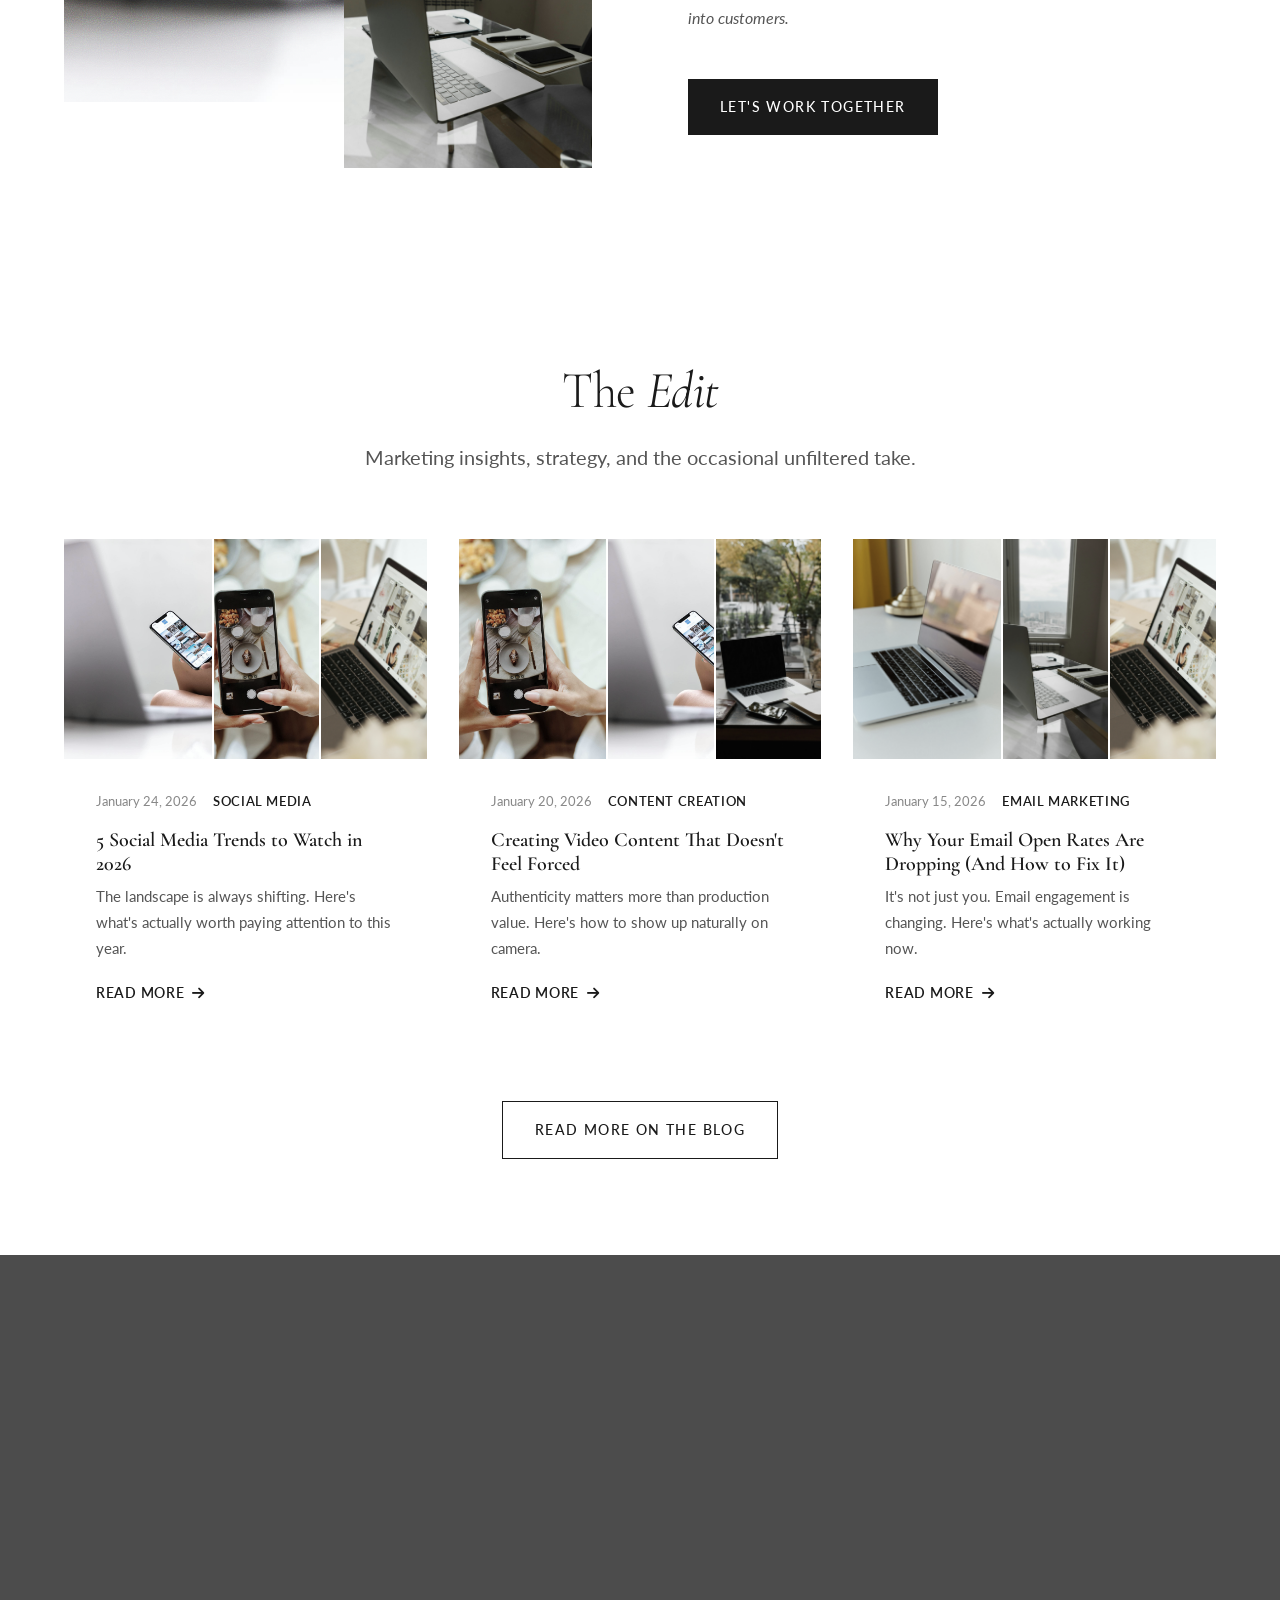
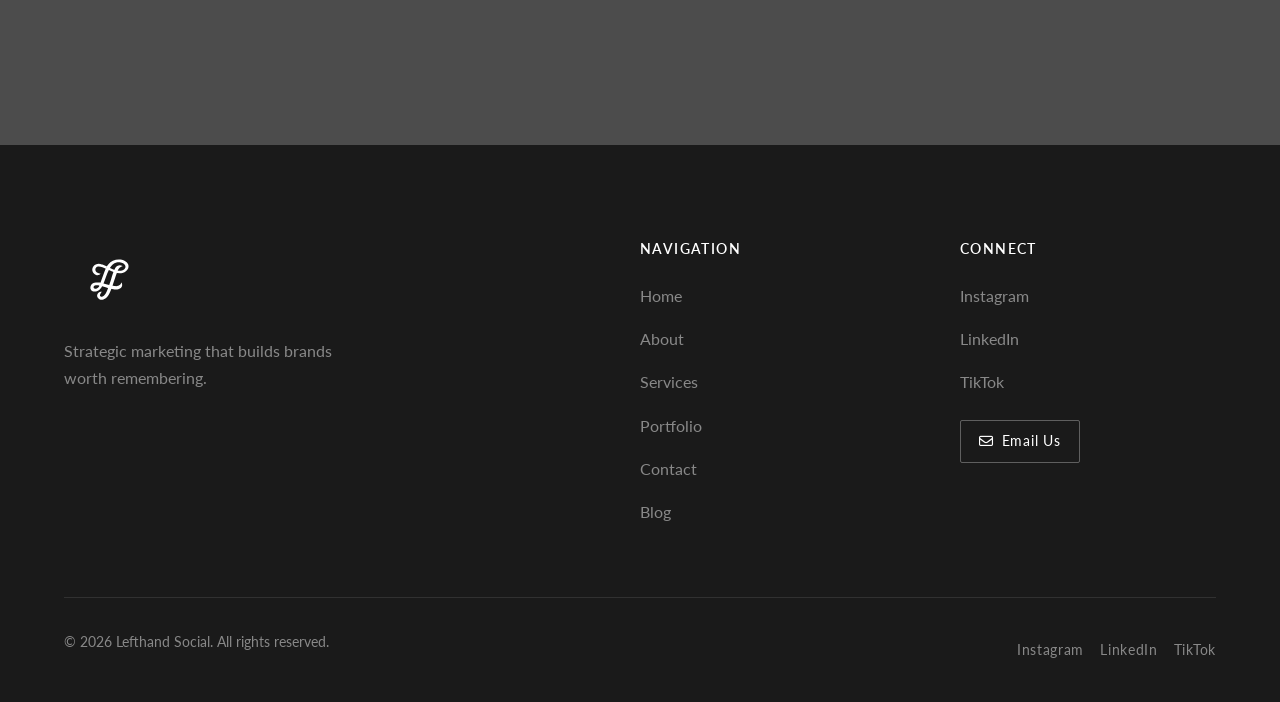
==== commit f5009a5d: "Swap link-preview image to social flat-lay (laptop + phone) Co-Authored-By: Claude Opus 4.8 <noreply" ====
--- a/index.html
+++ b/index.html
@@ -11,13 +11,13 @@
   <meta property="og:title" content="Lefthand Social | Marketing That Moves People">
   <meta property="og:description" content="Strategic social media, email marketing, and content that builds brands worth remembering.">
   <meta property="og:url" content="https://lefthandsocial.com/">
-  <meta property="og:image" content="https://lefthandsocial.com/images/laptop-window-light-og.jpg?v=2">
+  <meta property="og:image" content="https://lefthandsocial.com/images/social-flatlay-og.jpg">
   <meta property="og:image:width" content="1200">
   <meta property="og:image:height" content="630">
   <meta name="twitter:card" content="summary_large_image">
   <meta name="twitter:title" content="Lefthand Social | Marketing That Moves People">
   <meta name="twitter:description" content="Strategic social media, email marketing, and content that builds brands worth remembering.">
-  <meta name="twitter:image" content="https://lefthandsocial.com/images/laptop-window-light-og.jpg?v=2">
+  <meta name="twitter:image" content="https://lefthandsocial.com/images/social-flatlay-og.jpg">
 
   <!-- Favicon -->
   <link rel="icon" type="image/png" sizes="32x32" href="images/favicon.png">
